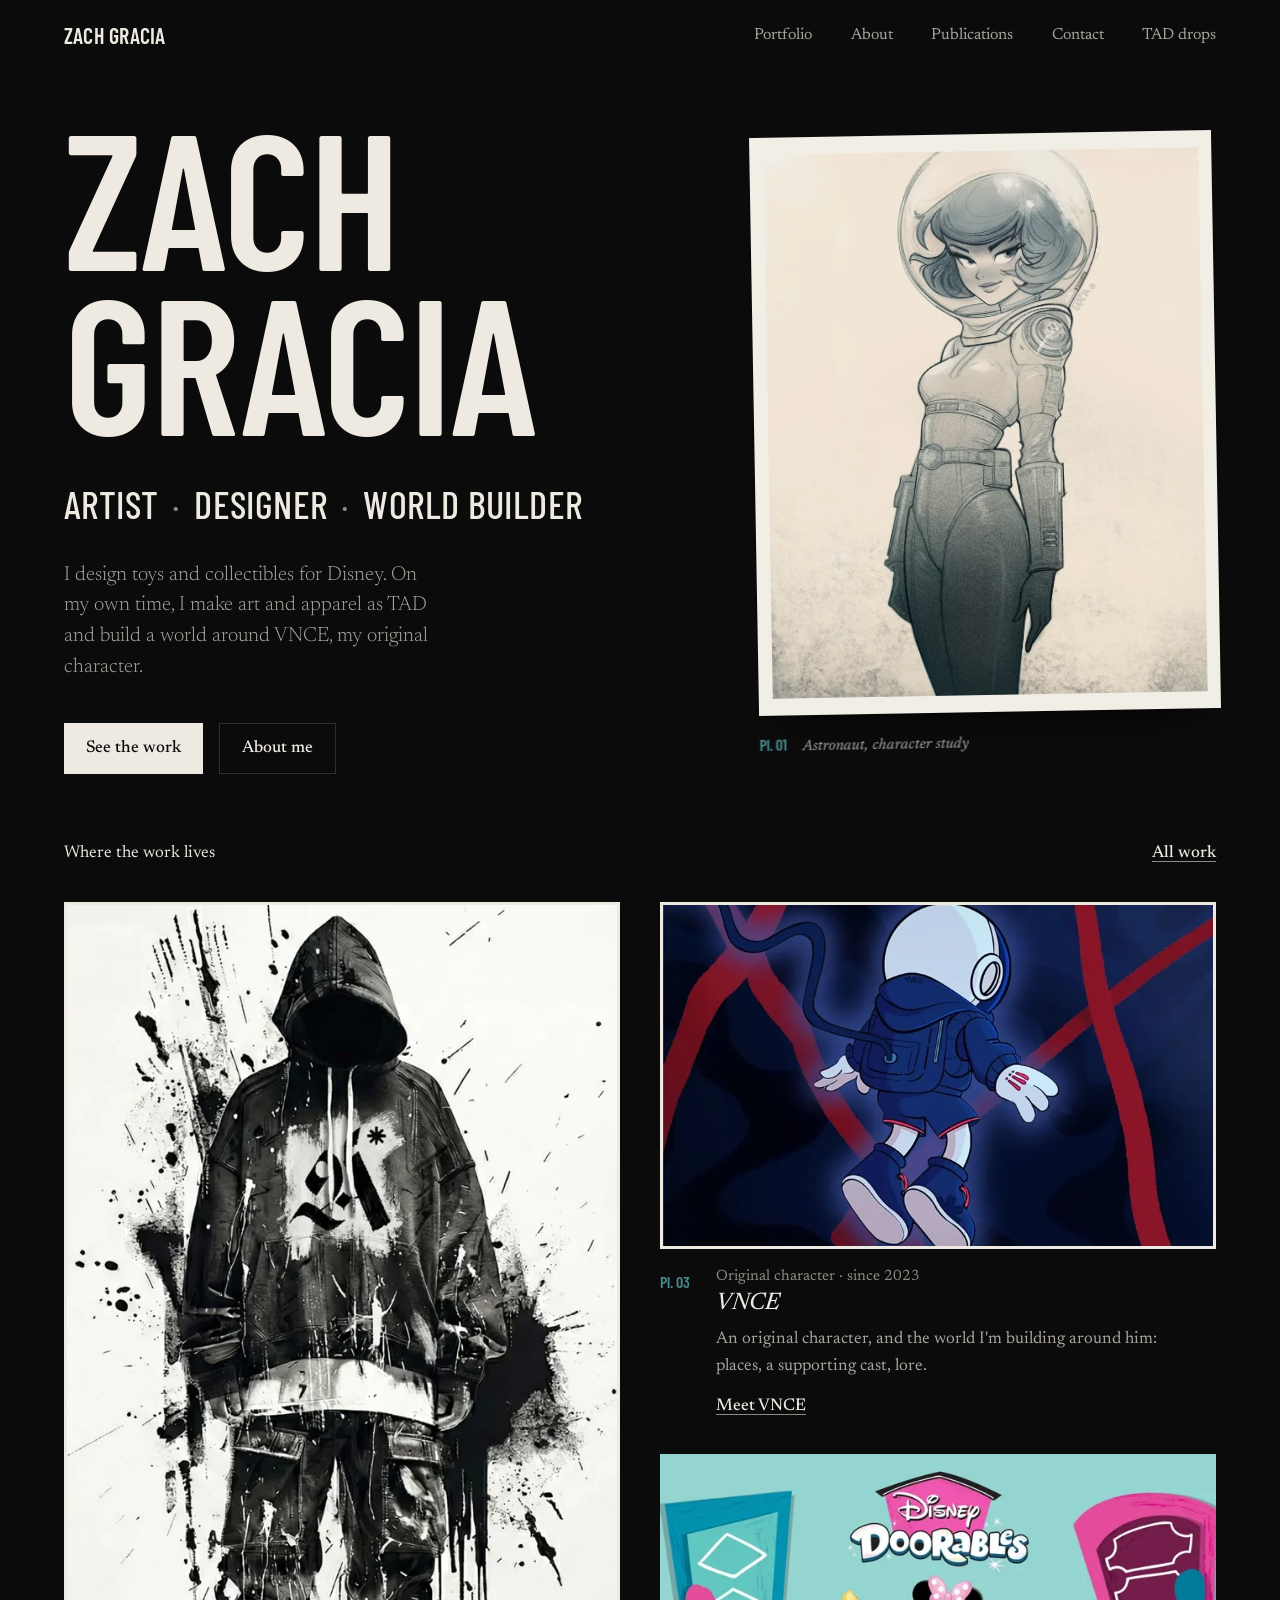
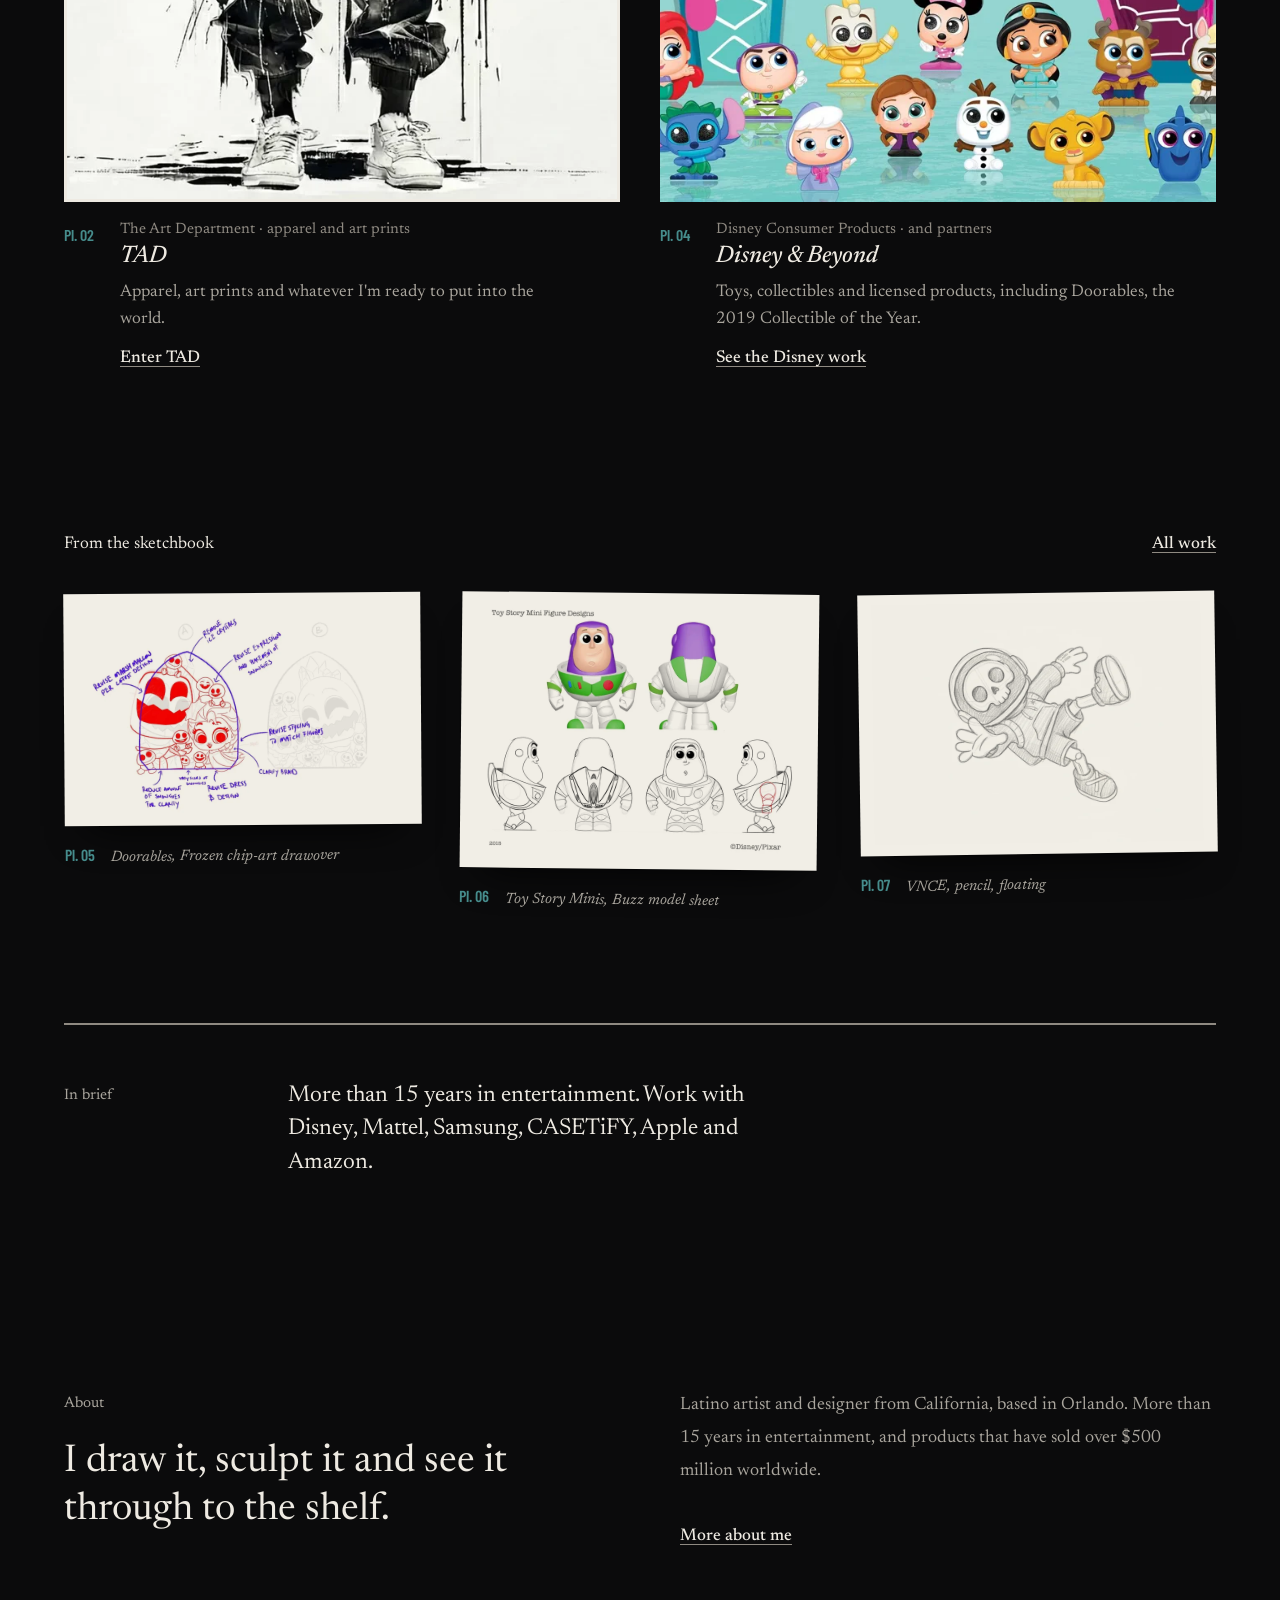
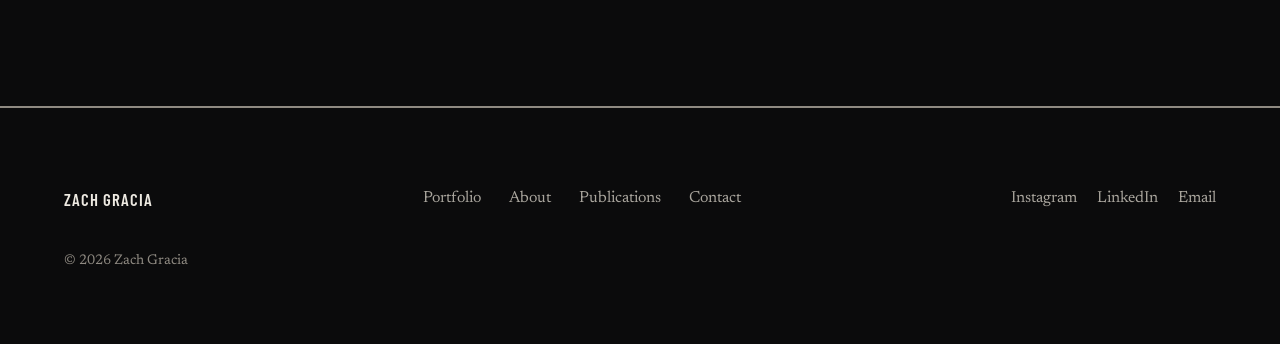
==== index.html @ fa84ffd8 "Preview: link-preview image and tags on every page; 800px image variants Co-Authored-By: Claude Opus" ====
<!DOCTYPE html>
<html lang="en">
<head>
  <meta charset="UTF-8">
  <meta name="viewport" content="width=device-width, initial-scale=1.0">
  <title>Zach Gracia — Artist, Designer, World Builder</title>
  <meta name="description" content="Zach Gracia is an artist, designer and world builder: creator of TAD and VNCE, and a creative leader in Disney consumer products.">
  <meta property="og:type" content="website">
  <meta property="og:title" content="Zach Gracia — Artist, Designer, World Builder">
  <meta property="og:description" content="Zach Gracia is an artist, designer and world builder: creator of TAD and VNCE, and a creative leader in Disney consumer products.">
  <meta property="og:image" content="images/og/og-home.jpg">
  <meta name="twitter:card" content="summary_large_image">
  <link rel="icon" href="favicon.svg" type="image/svg+xml">
  <link rel="stylesheet" href="css/styles.css">
  <link rel="stylesheet" href="css/catalogue.css">
</head>
<body>

  <a class="skip-link" href="#main">Skip to content</a>

  <nav class="nav" id="nav">
    <div class="nav-inner">
      <a href="index.html" class="nav-logo">Zach Gracia</a>
      <div class="nav-links">
        <a href="portfolio.html" class="nav-link">Portfolio</a>
        <a href="about.html" class="nav-link">About</a>
        <a href="publications.html" class="nav-link">Publications</a>
        <a href="contact.html" class="nav-link">Contact</a>
        <a href="cart.html" class="nav-cart">TAD drops</a>
      </div>
      <button class="nav-hamburger" aria-label="Open menu" aria-expanded="false" aria-controls="mobile-menu">
        <span></span><span></span><span></span>
      </button>
    </div>
  </nav>

  <div class="nav-mobile-overlay" id="mobile-menu">
    <a href="portfolio.html" class="nav-mobile-link">Portfolio</a>
    <a href="about.html" class="nav-mobile-link">About</a>
    <a href="publications.html" class="nav-mobile-link">Publications</a>
    <a href="contact.html" class="nav-mobile-link">Contact</a>
    <a href="cart.html" class="nav-mobile-link">Shop</a>
  </div>

  <main id="main">

  <!-- HERO -->
  <section class="hero">
    <div class="hero-bg-text" aria-hidden="true">ZG</div>
    <div class="hero-accent-line" aria-hidden="true"></div>
    <div class="hero-content">
      <div class="hero-text">
        <h1 class="hero-title">ZACH<br>GRACIA</h1>
      <div class="hero-roles">
        <span class="hero-role">Artist</span>
        <span class="hero-role-sep" aria-hidden="true">·</span>
        <span class="hero-role">Designer</span>
        <span class="hero-role-sep" aria-hidden="true">·</span>
        <span class="hero-role">World Builder</span>
      </div>
      <p class="hero-statement">
        I design toys and collectibles for Disney. On my own time, I make art and apparel as TAD and build a world around VNCE, my original character.
      </p>
      <div class="hero-actions">
        <a href="portfolio.html" class="btn-primary">See the work</a>
        <a href="about.html" class="btn-secondary">About me</a>
      </div>
      </div>
      <figure class="hero-plate">
        <div class="ph has-img mount-paper">
          <img src="images/work/female-astronaut-character-bubble-helmet-1118.webp" srcset="images/work/female-astronaut-character-bubble-helmet-1118-800w.webp 800w, images/work/female-astronaut-character-bubble-helmet-1118.webp 1118w" sizes="(max-width: 768px) 100vw, 50vw" alt="Painted character study of a woman astronaut in a bubble helmet" width="1118" height="1600" loading="eager" fetchpriority="high">
          <span class="ph-label">Astronaut, character study</span>
        </div>
      </figure>
    </div>
    <div class="hero-scroll" aria-hidden="true">
      <div class="hero-scroll-line"></div>
      <span class="hero-scroll-label">Scroll</span>
    </div>
  </section>

  <!-- FEATURED WORK -->
  <section class="featured-work">
    <div class="featured-work-header">
      <span class="label">Where the work lives</span>
      <a href="portfolio.html" class="btn-ghost">All work</a>
    </div>
    <div class="featured-work-grid">

      <a href="projects/tad.html" class="featured-card">
        <div class="featured-card-image">
          <div class="ph ph-3-4 has-img mount-keyline">
            <img src="images/work/tad-jpg-1000.webp" srcset="images/work/tad-jpg-1000-800w.webp 800w, images/work/tad-jpg-1000.webp 1000w" sizes="(max-width: 768px) 100vw, 50vw" alt="TAD brand image: a hooded figure in ink splatter" width="1000" height="1333" loading="lazy">
            <span class="ph-label">TAD, brand image</span>
          </div>
        </div>
        <div class="featured-card-overlay"></div>
        <div class="featured-card-content">
          <p class="featured-card-brand">The Art Department · apparel and art prints</p>
          <h2 class="featured-card-title">TAD</h2>
          <p class="featured-card-desc">Apparel, art prints and whatever I'm ready to put into the world.</p>
          <span class="featured-card-cta">Enter TAD</span>
        </div>
      </a>

      <a href="projects/vnce.html" class="featured-card">
        <div class="featured-card-image">
          <div class="ph ph-16-9 has-img mount-keyline">
            <img src="images/work/vnce-jpg-1000.webp" srcset="images/work/vnce-jpg-1000-800w.webp 800w, images/work/vnce-jpg-1000.webp 1000w" sizes="(max-width: 768px) 100vw, 50vw" alt="VNCE, the original character" width="1000" height="1333" loading="lazy">
            <span class="ph-label">VNCE</span>
          </div>
        </div>
        <div class="featured-card-overlay"></div>
        <div class="featured-card-content">
          <p class="featured-card-brand">Original character · since 2023</p>
          <h2 class="featured-card-title">VNCE</h2>
          <p class="featured-card-desc">An original character, and the world I'm building around him: places, a supporting cast, lore.</p>
          <span class="featured-card-cta">Meet VNCE</span>
        </div>
      </a>

      <a href="projects/disney.html" class="featured-card">
        <div class="featured-card-image">
          <div class="ph ph-16-9 has-img mount-bare">
            <img src="images/work/disney-doorables-lineup-front-signature-doors-1600.webp" srcset="images/work/disney-doorables-lineup-front-signature-doors-1600-800w.webp 800w, images/work/disney-doorables-lineup-front-signature-doors-1600.webp 1600w" sizes="(max-width: 768px) 100vw, 50vw" alt="Disney Doorables figures lined up in front of their signature doors" width="1600" height="856" loading="lazy">
            <span class="ph-label">Doorables</span>
          </div>
        </div>
        <div class="featured-card-overlay"></div>
        <div class="featured-card-content">
          <p class="featured-card-brand">Disney Consumer Products · and partners</p>
          <h2 class="featured-card-title">Disney & Beyond</h2>
          <p class="featured-card-desc">Toys, collectibles and licensed products, including Doorables, the 2019 Collectible of the Year.</p>
          <span class="featured-card-cta">See the Disney work</span>
        </div>
      </a>

    </div>
  </section>

  <!-- FROM THE SKETCHBOOK -->
  <section class="sketchbook">
    <div class="featured-work-header">
      <span class="label">From the sketchbook</span>
      <a href="portfolio.html" class="btn-ghost">All work</a>
    </div>
    <div class="sketchbook-row">
      <a href="projects/disney.html#doorables" class="sketch-link">
        <div class="ph has-img mount-paper" style="aspect-ratio: 1600 / 1039; --r: 1600 / 1039"><img src="images/work/doorables-frozen-chip-art-drawover-red-blue-1600.webp" srcset="images/work/doorables-frozen-chip-art-drawover-red-blue-1600-800w.webp 800w, images/work/doorables-frozen-chip-art-drawover-red-blue-1600.webp 1600w" sizes="(max-width: 768px) 100vw, 50vw" alt="Frozen Doorables chip art with red and blue revision drawovers" width="1600" height="1039" loading="lazy"><span class="ph-label">Doorables, Frozen chip-art drawover</span></div>
      </a>
      <a href="projects/disney.html#toy-story-minis" class="sketch-link">
        <div class="ph has-img mount-paper" style="aspect-ratio: 1600 / 1236; --r: 1600 / 1236"><img src="images/work/toy-story-minis-buzz-lightyear-model-sheet-1600.webp" srcset="images/work/toy-story-minis-buzz-lightyear-model-sheet-1600-800w.webp 800w, images/work/toy-story-minis-buzz-lightyear-model-sheet-1600.webp 1600w" sizes="(max-width: 768px) 100vw, 50vw" alt="Toy Story Minis Buzz Lightyear model sheet" width="1600" height="1236" loading="lazy"><span class="ph-label">Toy Story Minis, Buzz model sheet</span></div>
      </a>
      <a href="projects/vnce.html" class="sketch-link">
        <div class="ph has-img mount-paper" style="aspect-ratio: 1184 / 864; --r: 1184 / 864"><img src="images/work/vnce-pencil-floating.webp" srcset="images/work/vnce-pencil-floating-800w.webp 800w, images/work/vnce-pencil-floating.webp 1184w" sizes="(max-width: 768px) 100vw, 50vw" alt="Pencil drawing of VNCE floating" width="1184" height="864" loading="lazy"><span class="ph-label">VNCE, pencil, floating</span></div>
      </a>
    </div>
  </section>

  <!-- INDEX -->
  <dl class="index-line">
    <dt>In brief</dt>
    <dd>More than 15 years in entertainment. Work with Disney, Mattel, Samsung, CASETiFY, Apple and Amazon.</dd>
  </dl>

  <!-- ABOUT TEASER -->
  <section class="about-teaser">
    <div class="about-teaser-inner">
      <div>
        <span class="label">About</span>
        <h2 class="about-teaser-quote">
          I draw it, sculpt it and see it through to the shelf.
        </h2>
      </div>
      <div>
        <p class="about-teaser-body">
          Latino artist and designer from California, based in Orlando. More than 15 years in entertainment, and products that have sold over $500 million worldwide.
        </p>
        <a href="about.html" class="btn-ghost">More about me</a>
      </div>
    </div>
  </section>

  </main>

  <!-- FOOTER -->
  <footer class="footer">
    <div class="footer-inner">
      <a href="index.html" class="footer-logo">Zach Gracia</a>
      <nav class="footer-links">
        <a href="portfolio.html" class="footer-link">Portfolio</a>
        <a href="about.html" class="footer-link">About</a>
        <a href="publications.html" class="footer-link">Publications</a>
        <a href="contact.html" class="footer-link">Contact</a>
      </nav>
      <div class="footer-social">
        <a href="https://www.instagram.com/zach_gracia/" class="footer-link" target="_blank" rel="noopener">Instagram<span class="visually-hidden"> (opens in a new tab)</span></a>
        <a href="https://www.linkedin.com/in/zacharygracia" class="footer-link" target="_blank" rel="noopener">LinkedIn<span class="visually-hidden"> (opens in a new tab)</span></a>
        <a href="mailto:gracia.zachary@gmail.com" class="footer-link">Email</a>
      </div>
    </div>
    <p class="footer-copy">© 2026 Zach Gracia</p>
  </footer>

  <script src="js/main.js"></script>
</body>
</html>
---- css/styles.css ----
@import url('https://fonts.googleapis.com/css2?family=Barlow+Condensed:wght@400;600;700;800;900&family=Inter:wght@300;400;500&family=Space+Grotesk:wght@400;500;600&display=swap');

/* ========================
   DESIGN TOKENS
   ======================== */
:root {
  --bg: #080808;
  --bg-surface: #111111;
  --bg-elevated: #1a1a1a;

  --text-primary: #f0f0f0;
  --text-secondary: #888888;
  --text-muted: #828282;   /* was #444444 (1.8–2.1:1). Now ≥4.5:1 on bg, surface and elevated */

  --accent: #468C8C;
  --accent-light: #52a5a5;
  --accent-dim: rgba(70, 140, 140, 0.12);
  --accent-border: rgba(70, 140, 140, 0.28);

  --border: rgba(255, 255, 255, 0.07);
  --border-light: rgba(255, 255, 255, 0.13);
  --border-control: #666666; /* form field edges: ≥3:1 against bg and surface (WCAG 1.4.11) */

  --font-display: 'Barlow Condensed', sans-serif;
  --font-ui: 'Space Grotesk', sans-serif;
  --font-body: 'Inter', sans-serif;

  --nav-height: 72px;
  --transition-fast: 0.15s ease;
  --transition: 0.3s cubic-bezier(0.4, 0, 0.2, 1);
  --transition-slow: 0.6s cubic-bezier(0.4, 0, 0.2, 1);

  --gutter: clamp(20px, 5vw, 80px);
  --max-width: 1400px;
}

/* ========================
   RESET
   ======================== */
*, *::before, *::after { box-sizing: border-box; margin: 0; padding: 0; }
html { scroll-behavior: smooth; }
body {
  background-color: var(--bg);
  color: var(--text-primary);
  font-family: var(--font-body);
  font-weight: 300;
  line-height: 1.6;
  overflow-x: hidden;
  -webkit-font-smoothing: antialiased;
  -moz-osx-font-smoothing: grayscale;
}

/* Subtle grain overlay */
body::after {
  content: '';
  position: fixed;
  inset: 0;
  opacity: 0.028;
  pointer-events: none;
  z-index: 9998;
  background-image: url("data:image/svg+xml,%3Csvg xmlns='http://www.w3.org/2000/svg' width='300' height='300'%3E%3Cfilter id='n'%3E%3CfeTurbulence type='fractalNoise' baseFrequency='0.75' numOctaves='4' stitchTiles='stitch'/%3E%3C/filter%3E%3Crect width='300' height='300' filter='url(%23n)'/%3E%3C/svg%3E");
}

img { display: block; max-width: 100%; height: auto; }
a { color: inherit; text-decoration: none; }
ul { list-style: none; }
button { cursor: pointer; border: none; background: none; font: inherit; color: inherit; }

/* ========================
   ACCESSIBILITY
   ======================== */
:focus-visible {
  outline: 2px solid var(--accent);
  outline-offset: 3px;
}
.visually-hidden {
  position: absolute !important;
  width: 1px; height: 1px;
  padding: 0; margin: -1px;
  overflow: hidden;
  clip: rect(0 0 0 0);
  white-space: nowrap;
  border: 0;
}
.skip-link {
  position: fixed;
  top: 12px; left: 12px;
  z-index: 10000;
  padding: 10px 16px;
  background: var(--text-primary);
  color: var(--bg);
  font-family: var(--font-ui);
  font-size: 0.78rem;
  font-weight: 600;
  transform: translateY(-200%);
}
.skip-link:focus { transform: none; }
::placeholder { color: var(--text-secondary); opacity: 1; }

@media (prefers-reduced-motion: reduce) {
  *, *::before, *::after {
    animation-duration: 0.01ms !important;
    animation-iteration-count: 1 !important;
    transition-duration: 0.01ms !important;
    scroll-behavior: auto !important;
  }
}

/* ========================
   TYPOGRAPHY
   ======================== */
.label {
  font-family: var(--font-ui);
  font-size: 0.68rem;
  font-weight: 500;
  letter-spacing: 0.18em;
  text-transform: uppercase;
  color: var(--accent);
}

/* ========================
   LAYOUT
   ======================== */
.container {
  width: 100%;
  max-width: var(--max-width);
  margin: 0 auto;
  padding: 0 var(--gutter);
}

/* ========================
   NAVIGATION
   ======================== */
.nav {
  position: fixed;
  top: 0;
  left: 0;
  right: 0;
  height: var(--nav-height);
  z-index: 100;
  transition: background var(--transition), border-color var(--transition);
}

.nav.scrolled {
  background: rgba(8, 8, 8, 0.96);
  backdrop-filter: blur(20px);
  -webkit-backdrop-filter: blur(20px);
  border-bottom: 1px solid var(--border);
}

.nav-inner {
  display: flex;
  align-items: center;
  justify-content: space-between;
  height: 100%;
  padding: 0 var(--gutter);
  max-width: var(--max-width);
  margin: 0 auto;
}

.nav-logo {
  font-family: var(--font-display);
  font-weight: 900;
  font-size: 1.2rem;
  letter-spacing: 0.06em;
  text-transform: uppercase;
  color: var(--accent);
  transition: opacity var(--transition-fast);
}
.nav-logo:hover { opacity: 0.75; }

.nav-links {
  display: flex;
  align-items: center;
  gap: clamp(20px, 3vw, 44px);
}

.nav-link {
  font-family: var(--font-ui);
  font-size: 0.75rem;
  font-weight: 500;
  letter-spacing: 0.1em;
  text-transform: uppercase;
  color: var(--text-secondary);
  transition: color var(--transition-fast);
  position: relative;
  padding-bottom: 2px;
}
.nav-link::after {
  content: '';
  position: absolute;
  bottom: -3px;
  left: 0; right: 0;
  height: 1px;
  background: var(--accent);
  transform: scaleX(0);
  transform-origin: left;
  transition: transform var(--transition);
}
.nav-link:hover, .nav-link.active { color: var(--text-primary); }
.nav-link:hover::after, .nav-link.active::after { transform: scaleX(1); }

.nav-cart {
  font-family: var(--font-ui);
  font-size: 0.72rem;
  font-weight: 600;
  letter-spacing: 0.1em;
  text-transform: uppercase;
  color: var(--accent);
  border: 1px solid var(--accent-border);
  padding: 7px 16px;
  transition: all var(--transition-fast);
}
.nav-cart:hover { background: var(--accent-dim); color: var(--accent-light); }

.nav-hamburger {
  display: none;
  flex-direction: column;
  gap: 5px;
  padding: 6px;
  background: none;
}
.nav-hamburger span {
  display: block;
  width: 22px;
  height: 1px;
  background: var(--text-primary);
  transition: all var(--transition);
}
.nav-hamburger.open span:nth-child(1) { transform: translateY(6px) rotate(45deg); }
.nav-hamburger.open span:nth-child(2) { opacity: 0; }
.nav-hamburger.open span:nth-child(3) { transform: translateY(-6px) rotate(-45deg); }

/* Mobile overlay */
.nav-mobile-overlay {
  position: fixed;
  inset: 0;
  background: var(--bg);
  z-index: 99;
  display: flex;
  flex-direction: column;
  align-items: center;
  justify-content: center;
  gap: 16px;
  opacity: 0;
  visibility: hidden;
  pointer-events: none;
  transition: opacity var(--transition), visibility 0s linear 0.3s;
}
.nav-mobile-overlay.open { opacity: 1; visibility: visible; pointer-events: all; transition: opacity var(--transition); }
.nav-mobile-link {
  font-family: var(--font-display);
  font-weight: 800;
  font-size: clamp(40px, 9vw, 72px);
  text-transform: uppercase;
  color: var(--text-secondary);
  transition: color var(--transition-fast);
  line-height: 1.1;
}
.nav-mobile-link:hover { color: var(--accent); }

/* ========================
   BUTTONS
   ======================== */
.btn-primary {
  display: inline-flex;
  align-items: center;
  gap: 8px;
  padding: 14px 28px;
  background: var(--accent);
  color: #080808;
  font-family: var(--font-ui);
  font-size: 0.78rem;
  font-weight: 600;
  letter-spacing: 0.1em;
  text-transform: uppercase;
  transition: all var(--transition);
}
.btn-primary:hover { background: var(--accent-light); transform: translateY(-1px); }

.btn-secondary {
  display: inline-flex;
  align-items: center;
  gap: 8px;
  padding: 13px 28px;
  border: 1px solid var(--border-light);
  color: var(--text-secondary);
  font-family: var(--font-ui);
  font-size: 0.78rem;
  font-weight: 500;
  letter-spacing: 0.1em;
  text-transform: uppercase;
  transition: all var(--transition);
}
.btn-secondary:hover { border-color: var(--accent-border); color: var(--accent); }

.btn-ghost {
  display: inline-flex;
  align-items: center;
  gap: 8px;
  color: var(--accent);
  font-family: var(--font-ui);
  font-size: 0.78rem;
  font-weight: 500;
  letter-spacing: 0.1em;
  text-transform: uppercase;
  transition: gap var(--transition-fast);
}
.btn-ghost:hover { gap: 14px; }

/* ========================
   PLACEHOLDER IMAGES
   ======================== */
.ph {
  width: 100%;
  background: var(--bg-elevated);
  border: 1px solid var(--border);
  position: relative;
  display: flex;
  align-items: center;
  justify-content: center;
  overflow: hidden;
}
.ph::before {
  content: '';
  position: absolute;
  inset: 0;
  background-image:
    linear-gradient(var(--border) 1px, transparent 1px),
    linear-gradient(90deg, var(--border) 1px, transparent 1px);
  background-size: 36px 36px;
}
.ph-label {
  position: relative;
  z-index: 1;
  font-family: var(--font-ui);
  font-size: 0.65rem;
  font-weight: 500;
  letter-spacing: 0.14em;
  text-transform: uppercase;
  color: var(--text-muted);
  text-align: center;
  padding: 20px;
}
.ph-label::before { content: '[ ' / ''; }
.ph-label::after  { content: ' ]' / ''; }

.ph-16-9  { aspect-ratio: 16/9; }
.ph-4-3   { aspect-ratio: 4/3; }
.ph-3-4   { aspect-ratio: 3/4; }
.ph-1-1   { aspect-ratio: 1/1; }
.ph-21-9  { aspect-ratio: 21/9; }
.ph-2-3   { aspect-ratio: 2/3; }

/* ========================
   HERO
   ======================== */
.hero {
  min-height: 100vh;
  display: flex;
  flex-direction: column;
  justify-content: flex-end;
  padding: var(--gutter);
  padding-top: calc(var(--nav-height) + 40px);
  position: relative;
  overflow: hidden;
}

.hero-bg-text {
  position: absolute;
  top: 50%;
  left: 50%;
  transform: translate(-50%, -46%);
  font-family: var(--font-display);
  font-weight: 900;
  font-size: clamp(120px, 30vw, 400px);
  line-height: 1;
  text-transform: uppercase;
  color: rgba(255, 255, 255, 0.018);
  letter-spacing: -0.02em;
  white-space: nowrap;
  pointer-events: none;
  user-select: none;
}

.hero-accent-line {
  position: absolute;
  top: 0;
  left: var(--gutter);
  width: 1px;
  height: 100%;
  background: linear-gradient(to bottom, transparent, var(--accent-border) 40%, transparent);
  pointer-events: none;
}

.hero-content {
  position: relative;
  z-index: 1;
  max-width: var(--max-width);
  margin: 0 auto;
  width: 100%;
  padding-bottom: clamp(60px, 10vh, 100px);
}

.hero-eyebrow {
  font-family: var(--font-ui);
  font-size: 0.68rem;
  font-weight: 500;
  letter-spacing: 0.2em;
  text-transform: uppercase;
  color: var(--accent);
  margin-bottom: 20px;
  opacity: 0;
  animation: fadeUp 0.8s ease forwards;
  animation-delay: 0.1s;
}

.hero-title {
  font-family: var(--font-display);
  font-weight: 900;
  font-size: clamp(88px, 19vw, 230px);
  line-height: 0.88;
  letter-spacing: -0.02em;
  text-transform: uppercase;
  color: var(--text-primary);
  margin-bottom: 32px;
  opacity: 0;
  animation: fadeUp 0.8s ease forwards;
  animation-delay: 0.2s;
}

.hero-divider {
  height: 1px;
  width: 0;
  background: var(--accent);
  margin-bottom: 28px;
  animation: expandLine 0.8s ease forwards;
  animation-delay: 0.38s;
}

.hero-roles {
  display: flex;
  align-items: center;
  gap: 14px;
  margin-bottom: 24px;
  flex-wrap: wrap;
  opacity: 0;
  animation: fadeUp 0.8s ease forwards;
  animation-delay: 0.35s;
}
.hero-role {
  font-family: var(--font-ui);
  font-size: clamp(11px, 1.1vw, 14px);
  font-weight: 500;
  letter-spacing: 0.1em;
  text-transform: uppercase;
  color: var(--text-secondary);
}
.hero-role-sep { color: var(--accent); opacity: 0.4; font-size: 0.8rem; }

.hero-statement {
  max-width: 500px;
  font-size: clamp(14px, 1.2vw, 17px);
  font-weight: 300;
  line-height: 1.75;
  color: var(--text-secondary);
  margin-bottom: 44px;
  opacity: 0;
  animation: fadeUp 0.8s ease forwards;
  animation-delay: 0.45s;
}

.hero-actions {
  display: flex;
  align-items: center;
  gap: 16px;
  flex-wrap: wrap;
  opacity: 0;
  animation: fadeUp 0.8s ease forwards;
  animation-delay: 0.55s;
}

.hero-scroll {
  position: absolute;
  bottom: 40px;
  right: var(--gutter);
  display: flex;
  flex-direction: column;
  align-items: center;
  gap: 10px;
  opacity: 0;
  animation: fadeIn 1s ease forwards;
  animation-delay: 1.2s;
}
.hero-scroll-line {
  width: 1px;
  height: 56px;
  background: linear-gradient(to bottom, transparent, var(--accent));
}
.hero-scroll-label {
  font-family: var(--font-ui);
  font-size: 0.58rem;
  letter-spacing: 0.22em;
  text-transform: uppercase;
  color: var(--text-muted);
  writing-mode: vertical-rl;
}

/* ========================
   FEATURED WORK
   ======================== */
.featured-work {
  padding: 0 0 clamp(80px, 12vw, 160px) 0;
}
.featured-work-header {
  padding: 0 var(--gutter) 48px;
  max-width: var(--max-width);
  margin: 0 auto;
  display: flex;
  align-items: center;
  justify-content: space-between;
}
.featured-work-grid {
  display: grid;
  grid-template-columns: 1fr 1fr;
  grid-template-rows: auto auto;
  gap: 3px;
  padding: 0 var(--gutter);
  max-width: var(--max-width);
  margin: 0 auto;
}
.featured-card {
  position: relative;
  overflow: hidden;
  background: var(--bg-surface);
  cursor: pointer;
  display: block;
}
.featured-card:first-child { grid-row: span 2; }
/* image, overlay and text share one grid cell, so the card grows if the text needs more room (WCAG 1.4.12) */
.featured-card { display: grid; }
.featured-card > * { grid-area: 1 / 1; }
.featured-card-content { align-self: end; }
.featured-card-image, .featured-card-image .ph { height: 100%; }

.featured-card-image {
  width: 100%;
  overflow: hidden;
  position: relative;
}
.featured-card:first-child .featured-card-image { height: 100%; }
.featured-card:first-child .featured-card-image .ph { height: 100%; aspect-ratio: unset; min-height: 480px; }
.featured-card:not(:first-child) .ph { aspect-ratio: 16/9; }

.featured-card-image .ph {
  transition: transform var(--transition-slow);
}
.featured-card:hover .featured-card-image .ph { transform: scale(1.04); }

.featured-card-overlay {
  position: absolute;
  inset: 0;
  background: linear-gradient(to top, rgba(8,8,8,0.92) 0%, rgba(8,8,8,0.2) 50%, transparent 100%);
  transition: opacity var(--transition);
}
.featured-card:hover .featured-card-overlay { opacity: 0.85; }

.featured-card-content {
  position: relative;
  padding: 32px;
  transform: translateY(6px);
  transition: transform var(--transition);
}
.featured-card:hover .featured-card-content { transform: translateY(0); }

.featured-card-brand {
  font-family: var(--font-ui);
  font-size: 0.62rem;
  font-weight: 600;
  letter-spacing: 0.2em;
  text-transform: uppercase;
  color: var(--accent);
  margin-bottom: 8px;
}
.featured-card-title {
  font-family: var(--font-display);
  font-weight: 800;
  font-size: clamp(28px, 3.5vw, 48px);
  text-transform: uppercase;
  line-height: 1;
  margin-bottom: 12px;
}
.featured-card-desc {
  font-size: 0.82rem;
  color: var(--text-secondary);
  margin-bottom: 20px;
  line-height: 1.6;
  max-width: 340px;
  opacity: 0;
  transform: translateY(6px);
  transition: all var(--transition);
}
.featured-card:hover .featured-card-desc,
.featured-card:focus-visible .featured-card-desc { opacity: 1; transform: translateY(0); }
.featured-card-cta {
  font-family: var(--font-ui);
  font-size: 0.72rem;
  font-weight: 500;
  letter-spacing: 0.1em;
  text-transform: uppercase;
  color: var(--accent);
  display: flex;
  align-items: center;
  gap: 8px;
  transition: gap var(--transition-fast);
}
.featured-card:hover .featured-card-cta { gap: 14px; }

/* ========================
   STATS
   ======================== */
.stats {
  padding: clamp(48px, 7vw, 88px) var(--gutter);
  border-top: 1px solid var(--border);
  border-bottom: 1px solid var(--border);
}
.stats-inner {
  max-width: var(--max-width);
  margin: 0 auto;
  display: grid;
  grid-template-columns: repeat(4, 1fr);
  gap: 40px;
}
.stat-item { text-align: center; }
.stat-value {
  font-family: var(--font-display);
  font-weight: 900;
  font-size: clamp(36px, 5vw, 64px);
  line-height: 1;
  color: var(--text-primary);
  margin-bottom: 8px;
}
.stat-value span { color: var(--accent); }
.stat-label {
  font-family: var(--font-ui);
  font-size: 0.68rem;
  font-weight: 500;
  letter-spacing: 0.12em;
  text-transform: uppercase;
  color: var(--text-muted);
}

/* ========================
   ABOUT TEASER
   ======================== */
.about-teaser {
  padding: clamp(80px, 12vw, 160px) var(--gutter);
}
.about-teaser-inner {
  max-width: var(--max-width);
  margin: 0 auto;
  display: grid;
  grid-template-columns: 1fr 1fr;
  gap: 80px;
  align-items: center;
}
.about-teaser-quote {
  font-family: var(--font-display);
  font-weight: 700;
  font-size: clamp(28px, 4vw, 52px);
  line-height: 1.15;
  text-transform: uppercase;
  color: var(--text-primary);
  margin-top: 20px;
}
.about-teaser-quote em { font-style: normal; color: var(--accent); }
.about-teaser-body {
  font-size: clamp(14px, 1.2vw, 16px);
  line-height: 1.85;
  color: var(--text-secondary);
  margin-bottom: 32px;
}

/* ========================
   FOOTER
   ======================== */
.footer {
  padding: clamp(40px, 6vw, 72px) var(--gutter);
  border-top: 1px solid var(--border);
}
.footer-inner {
  max-width: var(--max-width);
  margin: 0 auto;
  display: flex;
  align-items: center;
  justify-content: space-between;
  flex-wrap: wrap;
  gap: 20px;
  margin-bottom: 32px;
}
.footer-logo {
  font-family: var(--font-display);
  font-weight: 900;
  font-size: 1.05rem;
  letter-spacing: 0.06em;
  text-transform: uppercase;
  color: var(--accent);
}
.footer-links { display: flex; gap: 28px; flex-wrap: wrap; }
.footer-link {
  font-family: var(--font-ui);
  font-size: 0.72rem;
  letter-spacing: 0.1em;
  text-transform: uppercase;
  color: var(--text-muted);
  transition: color var(--transition-fast);
}
.footer-link:hover { color: var(--text-secondary); }
.footer-social { display: flex; gap: 20px; }
.footer-social a {
  font-family: var(--font-ui);
  font-size: 0.72rem;
  letter-spacing: 0.1em;
  text-transform: uppercase;
  color: var(--text-muted);
  transition: color var(--transition-fast);
}
.footer-social a:hover { color: var(--accent); }
.footer-copy {
  font-size: 0.7rem;
  color: var(--text-muted);
  max-width: var(--max-width);
  margin: 0 auto;
}

/* ========================
   PORTFOLIO PAGE
   ======================== */
.page-header {
  padding: calc(var(--nav-height) + 72px) var(--gutter) 56px;
}
.page-header-inner {
  max-width: var(--max-width);
  margin: 0 auto;
}
.page-header-title {
  font-family: var(--font-display);
  font-weight: 900;
  font-size: clamp(72px, 15vw, 180px);
  line-height: 0.88;
  text-transform: uppercase;
  color: var(--text-primary);
  margin-bottom: 40px;
}

.filter-tabs {
  display: flex;
  gap: 0;
  border: 1px solid var(--border);
  width: fit-content;
}
.filter-tab {
  padding: 10px 24px;
  font-family: var(--font-ui);
  font-size: 0.7rem;
  font-weight: 500;
  letter-spacing: 0.12em;
  text-transform: uppercase;
  color: var(--text-muted);
  border-right: 1px solid var(--border);
  transition: all var(--transition-fast);
}
.filter-tab:last-child { border-right: none; }
.filter-tab.active, .filter-tab:hover { background: var(--accent-dim); color: var(--accent); }

.portfolio-grid {
  padding: 0 var(--gutter) clamp(80px, 12vw, 160px);
  max-width: var(--max-width);
  margin: 0 auto;
  display: grid;
  grid-template-columns: repeat(3, 1fr);
  gap: 3px;
}
.project-card {
  position: relative;
  overflow: hidden;
  background: var(--bg-surface);
  cursor: pointer;
  display: block;
  transition: opacity var(--transition-fast);
}
.project-card.hidden { display: none; }
.project-card.span-2 { grid-column: span 2; }

.project-card-image {
  width: 100%;
  overflow: hidden;
}
.project-card-image .ph { transition: transform var(--transition-slow); }
.project-card:hover .project-card-image .ph { transform: scale(1.04); }

.project-card-info {
  padding: 18px 22px;
  display: flex;
  align-items: center;
  justify-content: space-between;
  border-top: 1px solid var(--border);
}
.project-card-meta { flex: 1; }
.project-card-brand {
  font-family: var(--font-ui);
  font-size: 0.6rem;
  font-weight: 600;
  letter-spacing: 0.2em;
  text-transform: uppercase;
  color: var(--accent);
  margin-bottom: 4px;
}
.project-card-title {
  font-family: var(--font-ui);
  font-size: clamp(13px, 1.4vw, 17px);
  font-weight: 500;
  color: var(--text-primary);
}
.project-card-arrow {
  color: var(--accent);
  font-size: 1.1rem;
  opacity: 0;
  transition: all var(--transition);
}
.project-card:hover .project-card-arrow,
.project-card:focus-visible .project-card-arrow { opacity: 1; transform: translateX(4px); }

/* ========================
   PROJECT / CASE STUDY PAGES
   ======================== */
.project-hero {
  min-height: 82vh;
  display: flex;
  align-items: flex-end;
  padding: var(--gutter);
  padding-top: calc(var(--nav-height) + 40px);
  position: relative;
  overflow: hidden;
}
.project-hero-content {
  position: relative;
  z-index: 1;
  max-width: var(--max-width);
  margin: 0 auto;
  width: 100%;
  padding-bottom: 72px;
}
.project-hero-label {
  font-family: var(--font-ui);
  font-size: 0.68rem;
  font-weight: 600;
  letter-spacing: 0.2em;
  text-transform: uppercase;
  color: var(--accent);
  margin-bottom: 20px;
}
.project-hero-title {
  font-family: var(--font-display);
  font-weight: 900;
  font-size: clamp(72px, 15vw, 180px);
  line-height: 0.88;
  text-transform: uppercase;
  margin-bottom: 20px;
}
.project-hero-tagline {
  font-family: var(--font-display);
  font-weight: 600;
  font-size: clamp(18px, 2.5vw, 30px);
  letter-spacing: 0.04em;
  text-transform: uppercase;
  color: var(--text-secondary);
}

.project-intro {
  padding: clamp(56px, 7vw, 96px) var(--gutter);
  border-bottom: 1px solid var(--border);
}
.project-intro-inner {
  max-width: var(--max-width);
  margin: 0 auto;
  display: grid;
  grid-template-columns: 2fr 1fr;
  gap: 80px;
  align-items: start;
}
.project-intro-text {
  font-size: clamp(15px, 1.3vw, 18px);
  line-height: 1.85;
  color: var(--text-secondary);
}
.project-intro-text p { margin-bottom: 20px; }
.project-intro-text p:last-child { margin-bottom: 0; }

.project-meta { display: flex; flex-direction: column; gap: 24px; }
.project-meta-item {}
.project-meta-label {
  font-family: var(--font-ui);
  font-size: 0.62rem;
  font-weight: 600;
  letter-spacing: 0.18em;
  text-transform: uppercase;
  color: var(--accent);
  margin-bottom: 6px;
}
.project-meta-value {
  font-family: var(--font-ui);
  font-size: 0.85rem;
  color: var(--text-secondary);
}

.project-body {
  padding: clamp(56px, 7vw, 96px) var(--gutter);
}
.project-body-inner { max-width: var(--max-width); margin: 0 auto; }

.project-section { margin-bottom: clamp(72px, 10vw, 130px); }
.project-section-label {
  font-family: var(--font-ui);
  font-size: 0.65rem;
  font-weight: 600;
  letter-spacing: 0.2em;
  text-transform: uppercase;
  color: var(--accent);
  margin-bottom: 20px;
}
.project-section-title {
  font-family: var(--font-display);
  font-weight: 800;
  font-size: clamp(32px, 5vw, 64px);
  text-transform: uppercase;
  line-height: 1;
  margin-bottom: 32px;
}
.project-section-body {
  font-size: clamp(14px, 1.2vw, 16px);
  line-height: 1.85;
  color: var(--text-secondary);
  max-width: 680px;
  margin-bottom: 40px;
}

.gallery-full { width: 100%; margin-bottom: 3px; }
.gallery-2col { display: grid; grid-template-columns: 1fr 1fr; gap: 3px; margin-bottom: 3px; }
.gallery-3col { display: grid; grid-template-columns: repeat(3, 1fr); gap: 3px; }
.gallery-asymm { display: grid; grid-template-columns: 2fr 1fr; gap: 3px; }

/* ========================
   ABOUT PAGE
   ======================== */
.about-hero {
  padding: calc(var(--nav-height) + 72px) var(--gutter) 56px;
  border-bottom: 1px solid var(--border);
}
.about-hero-inner {
  max-width: var(--max-width);
  margin: 0 auto;
  display: grid;
  grid-template-columns: 1fr 1fr;
  gap: 80px;
  align-items: end;
}
.about-hero-title {
  font-family: var(--font-display);
  font-weight: 900;
  font-size: clamp(88px, 18vw, 200px);
  line-height: 0.86;
  text-transform: uppercase;
}
.about-hero-role {
  font-family: var(--font-display);
  font-weight: 600;
  font-size: clamp(20px, 2.5vw, 30px);
  text-transform: uppercase;
  color: var(--accent);
  margin-bottom: 20px;
}
.about-hero-intro {
  font-size: clamp(15px, 1.2vw, 17px);
  line-height: 1.85;
  color: var(--text-secondary);
}

.about-bio {
  padding: clamp(56px, 8vw, 100px) var(--gutter);
  border-bottom: 1px solid var(--border);
}
.about-bio-inner {
  max-width: var(--max-width);
  margin: 0 auto;
  display: grid;
  grid-template-columns: 1.2fr 1fr;
  gap: 80px;
}
.about-bio-text p {
  font-size: clamp(15px, 1.2vw, 17px);
  line-height: 1.9;
  color: var(--text-secondary);
  margin-bottom: 22px;
}
.about-bio-text p:last-child { margin-bottom: 0; }
.about-bio-text strong { color: var(--text-primary); font-weight: 400; }

.about-credentials { display: flex; flex-direction: column; gap: 36px; }
.credential-group-label {
  font-family: var(--font-ui);
  font-size: 0.62rem;
  font-weight: 600;
  letter-spacing: 0.2em;
  text-transform: uppercase;
  color: var(--accent);
  margin-bottom: 12px;
}
.credential-item {
  font-family: var(--font-ui);
  font-size: 0.82rem;
  color: var(--text-secondary);
  padding: 12px 0;
  border-bottom: 1px solid var(--border);
}
.credential-item strong {
  color: var(--text-primary);
  display: block;
  margin-bottom: 2px;
  font-weight: 500;
}

.achievements {
  padding: clamp(56px, 8vw, 100px) var(--gutter);
}
.achievements-inner { max-width: var(--max-width); margin: 0 auto; }
.achievements-title {
  font-family: var(--font-display);
  font-weight: 800;
  font-size: clamp(40px, 7vw, 96px);
  text-transform: uppercase;
  line-height: 1;
  margin-bottom: 56px;
}

.achievement-list { display: flex; flex-direction: column; }
.achievement-item {
  display: grid;
  grid-template-columns: 72px 1fr auto;
  gap: 28px;
  align-items: baseline;
  padding: 18px 0;
  border-bottom: 1px solid var(--border);
  transition: border-color var(--transition-fast);
}
.achievement-item:hover { border-color: var(--accent-border); }
.achievement-year {
  font-family: var(--font-display);
  font-weight: 700;
  font-size: 0.88rem;
  color: var(--accent);
  letter-spacing: 0.04em;
}
.achievement-title {
  font-family: var(--font-ui);
  font-size: 0.88rem;
  font-weight: 400;
  color: var(--text-primary);
}
.achievement-venue {
  font-family: var(--font-ui);
  font-size: 0.75rem;
  color: var(--text-muted);
  text-align: right;
  white-space: nowrap;
}

/* ========================
   CONTACT PAGE
   ======================== */
.contact-section {
  min-height: 100vh;
  display: flex;
  align-items: center;
  padding: calc(var(--nav-height) + 60px) var(--gutter) 80px;
}
.contact-inner {
  max-width: var(--max-width);
  margin: 0 auto;
  width: 100%;
  display: grid;
  grid-template-columns: 1fr 1fr;
  gap: 100px;
  align-items: start;
}
.contact-title {
  font-family: var(--font-display);
  font-weight: 900;
  font-size: clamp(72px, 13vw, 150px);
  line-height: 0.88;
  text-transform: uppercase;
  margin-bottom: 36px;
}
.contact-email {
  font-family: var(--font-display);
  font-weight: 700;
  font-size: clamp(16px, 2vw, 24px);
  text-transform: uppercase;
  color: var(--accent);
  letter-spacing: 0.03em;
  display: block;
  margin-bottom: 36px;
  transition: color var(--transition-fast);
}
.contact-email:hover { color: var(--accent-light); }
.contact-desc {
  font-size: clamp(14px, 1.2vw, 16px);
  line-height: 1.8;
  color: var(--text-secondary);
  margin-bottom: 40px;
}
.contact-social { display: flex; gap: 12px; flex-wrap: wrap; }
.contact-social-link {
  font-family: var(--font-ui);
  font-size: 0.72rem;
  font-weight: 500;
  letter-spacing: 0.12em;
  text-transform: uppercase;
  color: var(--text-muted);
  padding: 11px 20px;
  border: 1px solid var(--border);
  transition: all var(--transition-fast);
}
.contact-social-link:hover { border-color: var(--accent-border); color: var(--accent); }

.contact-form { display: flex; flex-direction: column; gap: 18px; }
.form-group { display: flex; flex-direction: column; gap: 8px; }
.form-label {
  font-family: var(--font-ui);
  font-size: 0.62rem;
  font-weight: 600;
  letter-spacing: 0.2em;
  text-transform: uppercase;
  color: var(--text-muted);
}
.form-input, .form-textarea {
  background: var(--bg-surface);
  border: 1px solid var(--border-control);
  color: var(--text-primary);
  font-family: var(--font-body);
  font-size: 0.88rem;
  font-weight: 300;
  padding: 13px 15px;
  transition: border-color var(--transition-fast);
  resize: none;
  width: 100%;
}
.form-input:focus, .form-textarea:focus { border-color: var(--accent); }
.form-textarea { height: 130px; }

/* ========================
   PUBLICATIONS PAGE
   ======================== */
.publications-grid {
  padding: 0 var(--gutter) clamp(80px, 12vw, 160px);
  max-width: var(--max-width);
  margin: 0 auto;
  display: grid;
  grid-template-columns: repeat(3, 1fr);
  gap: 3px;
}
.pub-card {
  background: var(--bg-surface);
  padding: 36px 30px;
  border: 1px solid var(--border);
  display: flex;
  flex-direction: column;
  gap: 14px;
  transition: border-color var(--transition);
}
.pub-card:hover { border-color: var(--accent-border); }
.pub-card-type {
  font-family: var(--font-ui);
  font-size: 0.6rem;
  font-weight: 600;
  letter-spacing: 0.2em;
  text-transform: uppercase;
  color: var(--accent);
}
.pub-card-title {
  font-family: var(--font-ui);
  font-weight: 600;
  font-size: clamp(15px, 1.4vw, 19px);
  line-height: 1.3;
  color: var(--text-primary);
}
.pub-card-desc {
  font-size: 0.83rem;
  line-height: 1.7;
  color: var(--text-muted);
  flex: 1;
}
.pub-card-meta {
  font-family: var(--font-ui);
  font-size: 0.68rem;
  color: var(--text-muted);
  padding-top: 14px;
  border-top: 1px solid var(--border);
}

/* Newsletter signup (publications) */
.newsletter-cta {
  border: 1px solid var(--border);
  padding: clamp(40px, 6vw, 72px);
  display: grid;
  grid-template-columns: 1fr 1fr;
  gap: 60px;
  align-items: center;
}
.newsletter-form { display: flex; gap: 0; }
.newsletter-input {
  flex: 1;
  min-width: 0;
  background: var(--bg-surface);
  border: 1px solid var(--border-control);
  border-right: none;
  color: var(--text-primary);
  font-family: var(--font-body);
  font-size: 0.85rem;
  padding: 13px 16px;
}
.newsletter-input:focus { border-color: var(--accent); }

/* ========================
   CART / SHOP PAGE
   ======================== */
.cart-hero {
  min-height: 55vh;
  display: flex;
  align-items: center;
  justify-content: center;
  padding: calc(var(--nav-height) + 60px) var(--gutter) 80px;
  text-align: center;
  position: relative;
  border-bottom: 1px solid var(--border);
}
.cart-hero-bg {
  position: absolute;
  inset: 0;
  background: radial-gradient(ellipse at 50% 60%, rgba(70,140,140,0.07) 0%, transparent 65%);
  pointer-events: none;
}
.cart-hero-content { position: relative; z-index: 1; }
.cart-hero-eyebrow {
  font-family: var(--font-ui);
  font-size: 0.68rem;
  font-weight: 600;
  letter-spacing: 0.2em;
  text-transform: uppercase;
  color: var(--accent);
  margin-bottom: 20px;
}
.cart-hero-title {
  font-family: var(--font-display);
  font-weight: 900;
  font-size: clamp(72px, 16vw, 180px);
  line-height: 0.88;
  text-transform: uppercase;
  margin-bottom: 20px;
}
.cart-hero-sub {
  font-family: var(--font-display);
  font-weight: 600;
  font-size: clamp(18px, 2.5vw, 28px);
  text-transform: uppercase;
  color: var(--text-secondary);
  margin-bottom: 48px;
}
.cart-notify {
  display: flex;
  gap: 0;
  max-width: 420px;
  margin: 0 auto;
}
.cart-notify-input {
  flex: 1;
  background: var(--bg-surface);
  border: 1px solid var(--border-control);
  border-right: none;
  color: var(--text-primary);
  font-family: var(--font-body);
  font-size: 0.85rem;
  padding: 13px 16px;
}
.cart-notify-input:focus { border-color: var(--accent); }
.cart-notify-btn {
  padding: 13px 22px;
  background: var(--accent);
  color: #080808;
  font-family: var(--font-ui);
  font-size: 0.72rem;
  font-weight: 600;
  letter-spacing: 0.1em;
  text-transform: uppercase;
  transition: background var(--transition-fast);
}
.cart-notify-btn:hover { background: var(--accent-light); }

.drops-section { padding: clamp(64px, 8vw, 100px) var(--gutter) clamp(80px, 12vw, 160px); }
.drops-inner { max-width: var(--max-width); margin: 0 auto; }
.drops-header { margin-bottom: 40px; }
.drops-title {
  font-family: var(--font-display);
  font-weight: 800;
  font-size: clamp(36px, 5vw, 64px);
  text-transform: uppercase;
  margin-top: 12px;
}
.drops-grid { display: grid; grid-template-columns: repeat(3, 1fr); gap: 3px; }
.drop-card { background: var(--bg-surface); }
.drop-card-image { position: relative; overflow: hidden; }
.drop-card-image .ph { transition: transform var(--transition-slow); }
.drop-card:hover .drop-card-image .ph { transform: scale(1.04); }
.drop-badge {
  position: absolute;
  top: 14px; left: 14px;
  padding: 4px 12px;
  font-family: var(--font-ui);
  font-size: 0.58rem;
  font-weight: 600;
  letter-spacing: 0.15em;
  text-transform: uppercase;
  z-index: 1;
}
.drop-badge.sold-out { background: rgba(255,255,255,0.08); color: var(--text-secondary); }
.drop-badge.coming-soon { background: var(--accent-dim); color: var(--accent); border: 1px solid var(--accent-border); }
.drop-card-info { padding: 22px; }
.drop-card-title {
  font-family: var(--font-ui);
  font-weight: 600;
  font-size: 0.95rem;
  margin-bottom: 8px;
  color: var(--text-primary);
}
.drop-card-price {
  font-family: var(--font-display);
  font-weight: 700;
  font-size: 1.05rem;
  color: var(--accent);
}
.drop-card-price.tbd {
  color: var(--text-muted);
  font-size: 0.72rem;
  font-family: var(--font-ui);
  font-weight: 400;
  letter-spacing: 0.1em;
  text-transform: uppercase;
}

/* ========================
   VNCE PAGE SPECIFICS
   ======================== */
.vnce-hero {
  min-height: 90vh;
  display: flex;
  align-items: flex-end;
  padding: var(--gutter);
  padding-top: calc(var(--nav-height) + 40px);
  position: relative;
  overflow: hidden;
}
.vnce-hero-glow {
  position: absolute;
  inset: 0;
  background: radial-gradient(ellipse at 65% 45%, rgba(70,140,140,0.1) 0%, transparent 55%);
  pointer-events: none;
}
.vnce-hero-content {
  position: relative;
  z-index: 1;
  max-width: var(--max-width);
  margin: 0 auto;
  width: 100%;
  padding-bottom: 72px;
  display: grid;
  grid-template-columns: 1fr 1fr;
  gap: 60px;
  align-items: end;
}
.vnce-character-placeholder {
  display: flex;
  justify-content: center;
  align-items: flex-end;
}

/* ========================
   ANIMATIONS
   ======================== */
@keyframes fadeUp {
  from { opacity: 0; transform: translateY(22px); }
  to   { opacity: 1; transform: translateY(0); }
}
@keyframes fadeIn {
  from { opacity: 0; }
  to   { opacity: 1; }
}
@keyframes expandLine {
  from { width: 0; }
  to   { width: clamp(40px, 8%, 80px); }
}

/* ========================
   RESPONSIVE
   ======================== */
@media (max-width: 1024px) {
  .stats-inner { grid-template-columns: repeat(2, 1fr); }
  .about-teaser-inner,
  .about-bio-inner,
  .about-hero-inner,
  .contact-inner,
  .newsletter-cta,
  .project-intro-inner,
  .vnce-hero-content { grid-template-columns: 1fr; gap: 48px; }
  .portfolio-grid { grid-template-columns: repeat(2, 1fr); }
  .featured-work-grid { grid-template-columns: 1fr; }
  .featured-card:first-child { grid-row: span 1; }
  .featured-card:first-child .featured-card-image .ph { aspect-ratio: 16/9; height: auto; min-height: unset; }
  .publications-grid, .drops-grid { grid-template-columns: repeat(2, 1fr); }
}

@media (max-width: 768px) {
  .nav-links { display: none; }
  .nav-hamburger { display: flex; }
  .portfolio-grid { grid-template-columns: 1fr; }
  .project-card.span-2 { grid-column: span 1; }
  .achievement-item { grid-template-columns: 60px 1fr; gap: 16px; }
  .achievement-venue { display: none; }
  .publications-grid, .drops-grid { grid-template-columns: 1fr; }
  .gallery-2col, .gallery-3col, .gallery-asymm { grid-template-columns: 1fr; }
  .stats-inner { grid-template-columns: repeat(2, 1fr); gap: 28px; }
  .cart-notify { flex-direction: column; max-width: 100%; }
  .cart-notify-input, .cart-notify-btn { width: 100%; }
  .cart-notify-input, .newsletter-input { border-right: 1px solid var(--border-control); }
  .newsletter-form { flex-direction: column; }
}

@media (max-width: 480px) {
  /* long single-word titles must fit a 320px screen (WCAG 1.4.10) */
  .page-header-title--long { font-size: clamp(40px, 16.5vw, 72px); }
  .hero-actions { flex-direction: column; align-items: flex-start; }
  .filter-tabs { flex-wrap: wrap; border: none; gap: 2px; }
  .filter-tab { border: 1px solid var(--border); }
  .contact-social { flex-direction: column; }
}
---- css/catalogue.css ----
/* ==========================================================
   CATALOGUE DIRECTION (preview)
   The site as an exhibition catalogue: quiet ink ground, literary
   serif text, condensed display type for names and world titles
   only, and every piece of work shown as a numbered plate with a
   heavy keyline and a wall label beneath it.
   Loaded after styles.css. Folded into it once approved.
   ========================================================== */
@import url('https://fonts.googleapis.com/css2?family=Barlow+Condensed:wght@500;600&family=Newsreader:ital,opsz,wght@0,6..72,400;0,6..72,500;1,6..72,400&display=swap');

:root {
  /* ink ramp: neutral black with a trace of warmth, paper-white type */
  --bg: #0b0b0c;
  --bg-surface: #121214;
  --bg-elevated: #18181b;
  --text-primary: #eeeae2;   /* 16.4:1 on bg */
  --text-secondary: #a9a59d; /* 8.0:1 on bg */
  --text-muted: #8f8a82;     /* 5.7:1 on bg, 5.2:1 on raised */
  --keyline: #8f8a82;        /* plate outline, 5.7:1 */
  --border: rgba(238, 234, 226, 0.09);
  --border-light: rgba(238, 234, 226, 0.16);
  --border-control: #6b6862;

  /* brand teal stays, used for plate numbers, the current page and focus only */
  --accent: #468C8C;

  --font-display: 'Barlow Condensed', sans-serif;
  --font-ui: 'Newsreader', Georgia, serif;
  --font-body: 'Newsreader', Georgia, serif;

  --ease: cubic-bezier(0.22, 1, 0.36, 1);
  --transition-fast: 150ms var(--ease);
  --transition: 240ms var(--ease);
  --transition-slow: 400ms var(--ease);
}

body {
  font-family: var(--font-body);
  font-size: 18px;
  font-weight: 400;
  line-height: 1.6;
  counter-reset: plate;
}
body::after { display: none; }               /* grain off */
strong { font-weight: 500; }

/* ---------- decoration removed ---------- */
.hero-bg-text, .hero-accent-line, .hero-scroll, .hero-divider,
.tad-hero-bg, .vnce-hero-glow, .cart-hero-bg, .sub-project-number,
.project-hero > div[style*="radial-gradient"] { display: none !important; }

/* ---------- labels: sentence case, no tracking ---------- */
.label, .hero-eyebrow, .featured-card-brand, .project-card-brand,
.project-hero-label, .project-meta-label, .project-section-label,
.credential-group-label, .form-label, .pub-card-type, .cart-hero-eyebrow,
.vnce-stat-cell-label, .stat-label, .filter-tab, .drop-badge,
.tad-back, .vnce-back, .disney-back {
  font-family: var(--font-ui);
  font-size: 15px;
  font-weight: 400;
  letter-spacing: 0;
  text-transform: none;
  color: var(--text-secondary);
}

/* ---------- navigation ---------- */
.nav.scrolled { background: rgba(11, 11, 12, 0.97); backdrop-filter: none; -webkit-backdrop-filter: none; }
.nav-logo {
  font-family: var(--font-display);
  font-weight: 600;
  font-size: 22px;
  letter-spacing: 0.01em;
  color: var(--text-primary);
}
.nav-link, .nav-cart {
  font-family: var(--font-ui);
  font-size: 16px;
  font-weight: 400;
  letter-spacing: 0;
  text-transform: none;
  color: var(--text-secondary);
  border: 0;
  padding: 8px 0;
}
.nav-link::after { height: 2px; bottom: 2px; }
.nav-cart:hover { background: none; color: var(--text-primary); }
.nav-mobile-link { font-weight: 600; color: var(--text-primary); }

/* ---------- buttons and links ---------- */
.btn-primary, .cart-notify-btn {
  background: var(--text-primary);
  color: var(--bg);
  font-family: var(--font-ui);
  font-size: 17px;
  font-weight: 500;
  letter-spacing: 0;
  text-transform: none;
  padding: 12px 22px;
  min-height: 48px;
}
.btn-primary:hover, .cart-notify-btn:hover { background: #ffffff; transform: none; }
.btn-secondary {
  font-family: var(--font-ui);
  font-size: 17px;
  letter-spacing: 0;
  text-transform: none;
  color: var(--text-primary);
  border-color: var(--border-light);
  min-height: 48px;
  padding: 11px 22px;
}
.btn-ghost, .featured-card-cta {
  font-family: var(--font-ui);
  font-size: 17px;
  letter-spacing: 0;
  text-transform: none;
  color: var(--text-primary);
  text-decoration: underline;
  text-decoration-color: var(--keyline);
  text-underline-offset: 4px;
  min-height: 32px;
}
.btn-ghost:hover { gap: 8px; text-decoration-color: var(--text-primary); }

/* ---------- the plate: signature detail ----------
   Every piece of work sits in a heavy keyline frame, numbered
   in teal, with its wall label set beneath the frame.        */
.ph {
  background: var(--bg-elevated);
  border: 2px solid var(--keyline);
  overflow: visible;
  counter-increment: plate;
  margin-bottom: 52px;
}
.ph::before { display: none; }
.ph-label {
  position: absolute;
  top: 100%;
  left: 0;
  right: 0;
  padding: 12px 0 0;
  text-align: left;
  font-family: var(--font-ui);
  font-size: 15px;
  font-weight: 400;
  font-style: italic;
  letter-spacing: 0;
  text-transform: none;
  color: var(--text-secondary);
  line-height: 1.4;
}
.ph-label::before {
  content: 'Pl. ' counter(plate, decimal-leading-zero) '\2003' / '';
  font-family: var(--font-display);
  font-style: normal;
  font-weight: 600;
  font-size: 16px;
  color: var(--accent);
}
.ph-label::after { content: none; }
.gallery-2col, .gallery-3col, .gallery-asymm { column-gap: 24px; margin-bottom: 0; }
.gallery-2col { grid-template-columns: minmax(0, 1fr) minmax(0, 1fr); }
.gallery-3col { grid-template-columns: repeat(3, minmax(0, 1fr)); }
.gallery-asymm { grid-template-columns: minmax(0, 2fr) minmax(0, 1fr); }
.gallery-full { margin-bottom: 0 !important; }
.gallery-asymm > div[style] { gap: 0 !important; }

/* no zoom on hover */
.featured-card:hover .featured-card-image .ph,
.project-card:hover .project-card-image .ph,
.drop-card:hover .drop-card-image .ph { transform: none; }

/* ---------- one left edge for every section ---------- */
.nav-inner, .featured-work-header, .featured-work-grid, .portfolio-grid,
.publications-grid, .index-line { max-width: calc(var(--max-width) + 2 * var(--gutter)); }

/* page-specific inline styles that still force the old label look */
html body .vnce-back, html body .tad-back, html body .disney-back,
html body .vnce-stat-cell-label {
  font-family: var(--font-ui); font-size: 15px; letter-spacing: 0;
  text-transform: none; color: var(--text-secondary); font-weight: 400;
}

/* ---------- hero ---------- */
.hero { min-height: 92vh; justify-content: center; }
.hero-content {
  padding-bottom: 0;
  display: grid;
  grid-template-columns: minmax(0, 1.15fr) minmax(0, 0.85fr);
  gap: 64px;
  align-items: center;
}
.hero-plate .ph { aspect-ratio: 4 / 5; margin-bottom: 0; }
.hero-plate .ph-label { position: static; padding: 12px 0 0; }
.hero-plate { margin: 0 0 40px; }
.hero-eyebrow { margin-bottom: 24px; }
.hero-title {
  font-weight: 600;
  font-size: clamp(84px, 15vw, 216px);
  line-height: 0.86;
  letter-spacing: -0.01em;
  margin-bottom: 32px;
}
.hero-roles { gap: 0; margin-bottom: 24px; }
.hero-role {
  font-family: var(--font-display);
  font-size: clamp(26px, 3vw, 40px);
  font-weight: 500;
  letter-spacing: 0.01em;
  color: var(--text-primary);
}
.hero-role-sep { color: var(--text-muted); opacity: 1; font-size: clamp(26px, 3vw, 40px); margin: 0 14px; font-family: var(--font-display); }
.hero-statement { font-size: clamp(19px, 1.6vw, 22px); line-height: 1.5; max-width: 34ch; color: var(--text-secondary); margin-bottom: 40px; }
.hero-eyebrow, .hero-title, .hero-roles, .hero-statement, .hero-actions { animation-duration: 0.5s; }

/* ---------- home: three worlds as plates ---------- */
.featured-work-header { padding-bottom: 32px; align-items: baseline; }
.featured-work-header .label { font-size: 17px; color: var(--text-primary); }
.featured-work-grid { gap: 32px 40px; }
.featured-card { background: none; overflow: visible; display: flex; flex-direction: column; }
.featured-card > * { grid-area: auto; }
.featured-card-overlay { display: none; }
.featured-work-grid { grid-template-rows: auto auto; }
.featured-card { min-width: 0; }
.featured-card-image, .featured-card-image .ph { height: auto; overflow: visible; }
.featured-card:not(:first-child) .ph { aspect-ratio: 16 / 10; }
.featured-card:first-child .featured-card-image { flex: 1; display: flex; }
.featured-card:first-child .featured-card-image .ph { min-height: 520px; height: auto; flex: 1; aspect-ratio: auto; }
.featured-card .ph { margin-bottom: 0; }
.featured-card .ph-label { position: static; padding: 0; text-align: center; color: var(--text-muted); }
.featured-card .ph-label::before { content: none; }
.featured-card-content {
  position: relative;
  transform: none;
  padding: 14px 0 0 56px;
  align-self: stretch;
}
.featured-card-content::before {
  content: 'Pl. ' counter(plate, decimal-leading-zero);
  position: absolute;
  left: 0;
  top: 20px;
  font-family: var(--font-display);
  font-weight: 600;
  font-size: 16px;
  color: var(--accent);
}
.featured-card { counter-increment: plate; }
.featured-card .ph { counter-increment: none; }
.featured-card-title {
  font-family: var(--font-ui);
  font-size: 24px;
  font-weight: 500;
  font-style: italic;
  text-transform: none;
  line-height: 1.2;
  margin: 0;
}
.featured-card-brand { margin: 2px 0 0; color: var(--text-muted); }
.featured-card-desc {
  opacity: 1;
  transform: none;
  font-size: 17px;
  color: var(--text-secondary);
  max-width: 46ch;
  margin: 8px 0 10px;
}
.featured-card-cta { display: inline-flex; }

/* ---------- home: index line replaces the stats strip ---------- */
.index-line {
  margin: 0 auto;
  padding: 56px var(--gutter);
  background-image: linear-gradient(var(--keyline), var(--keyline));
  background-size: calc(100% - 2 * var(--gutter)) 2px;
  background-position: top center;
  background-repeat: no-repeat;
  display: grid;
  grid-template-columns: minmax(120px, 200px) 1fr;
  gap: 24px;
  font-size: clamp(20px, 1.8vw, 26px);
  line-height: 1.45;
}
.index-line dt { font-size: 15px; color: var(--text-secondary); padding-top: 6px; }
.index-line dd { margin: 0; max-width: 40ch; }

/* ---------- about teaser ---------- */
.about-teaser-quote {
  font-family: var(--font-ui);
  font-weight: 400;
  text-transform: none;
  font-size: clamp(28px, 3vw, 40px);
  line-height: 1.25;
}
.about-teaser-quote em { color: var(--text-primary); font-style: italic; }
.about-teaser-body { font-size: 18px; color: var(--text-secondary); }
.about-teaser-inner { align-items: start; }

/* ---------- page and project titles ---------- */
.page-header-title, .project-hero-title, .about-hero-title, .contact-title, .cart-hero-title {
  font-weight: 600;
  letter-spacing: -0.01em;
}
.project-hero-tagline, .cart-hero-sub {
  font-family: var(--font-ui);
  font-weight: 400;
  font-style: italic;
  font-size: clamp(22px, 2.4vw, 30px);
  text-transform: none;
  letter-spacing: 0;
  color: var(--text-secondary);
  line-height: 1.3;
}
.project-section-title, .achievements-title, .drops-title {
  font-family: var(--font-ui);
  font-weight: 400;
  text-transform: none;
  font-size: clamp(32px, 3.6vw, 48px);
  line-height: 1.15;
  margin-bottom: 20px;
}
.project-section-label { margin-bottom: 8px; color: var(--text-muted); }
.project-section-body, .project-intro-text, .about-bio-text p, .about-hero-intro, .contact-desc {
  font-size: 18px;
  line-height: 1.65;
  color: var(--text-secondary);
}
.project-section-body { max-width: 62ch; }
.project-intro { border-bottom: 2px solid var(--keyline); }
.project-meta-label { font-size: 14px; color: var(--text-muted); margin-bottom: 2px; }
.project-meta-value { font-family: var(--font-ui); font-size: 17px; color: var(--text-primary); }
.about-hero-role {
  font-family: var(--font-display);
  font-weight: 500;
  font-size: clamp(26px, 3vw, 40px);
  text-transform: none;
  color: var(--text-primary);
}
.about-bio-text strong { color: var(--text-primary); font-weight: 400; }
.credential-item { font-family: var(--font-ui); font-size: 16px; }
.credential-item strong { font-weight: 500; }

/* exhibitions become the catalogue index */
.achievements { border-top: 2px solid var(--keyline); }
.achievement-year { font-family: var(--font-display); font-weight: 600; font-size: 18px; color: var(--text-primary); }
.achievement-title { font-family: var(--font-ui); font-size: 18px; }
.achievement-venue { font-family: var(--font-ui); font-size: 16px; color: var(--text-secondary); font-style: italic; }

/* VNCE spec table, catalogue style */
.vnce-stat-row { border: 0; border-top: 2px solid var(--keyline); border-bottom: 1px solid var(--border); }
.vnce-stat-cell { padding: 20px 24px 20px 0; border-right: 0; }
.vnce-stat-cell-value { font-family: var(--font-ui); font-size: 17px; }

/* project-to-project nav */
.project-body + div[style*="justify-content"] { border-top: 2px solid var(--keyline) !important; }

/* footer */
.footer { border-top: 2px solid var(--keyline); }
.footer-logo { font-weight: 600; color: var(--text-primary); }
.footer-link, .footer-social a {
  font-family: var(--font-ui);
  font-size: 16px;
  letter-spacing: 0;
  text-transform: none;
  color: var(--text-secondary);
  padding: 6px 0;
}
.footer-copy { font-size: 14px; color: var(--text-muted); }

@media (max-width: 1024px) {
  .featured-work-grid { grid-template-rows: none; }
  .featured-card:first-child .featured-card-image .ph { min-height: 0; aspect-ratio: 4 / 3; }
  .hero-content { grid-template-columns: 1fr; gap: 40px; }
  .hero-plate { max-width: 420px; }
}
@media (max-width: 768px) {
  body { font-size: 17px; }
  .index-line { grid-template-columns: 1fr; gap: 8px; padding: 40px var(--gutter); }
  .achievement-item { grid-template-columns: 56px 1fr; }
  .achievement-venue { display: block; grid-column: 2; text-align: left; white-space: normal; margin-top: -12px; }
  .hero-role-sep { margin: 0 8px; }
  .gallery-2col, .gallery-3col, .gallery-asymm { grid-template-columns: minmax(0, 1fr); row-gap: 0; }
}

/* full-width plates keep the page gutter so their wall label lines up */
main > .gallery-full {
  padding: 0 var(--gutter);
  max-width: calc(var(--max-width) + 2 * var(--gutter));
  margin: 0 auto !important;
}

/* ---------- real artwork inside plates ---------- */
.ph.has-img { background: var(--bg); }
.ph.has-img > img {
  position: absolute;
  inset: 0;
  width: 100%;
  height: 100%;
  object-fit: cover;
  display: block;
}
.featured-card .ph.has-img .ph-label,
.project-card .ph.has-img .ph-label { display: none; }
.hero-plate .ph-label { position: absolute; top: 100%; padding: 12px 0 0; }

/* TAD statement on the shop page */
.tad-statement {
  border-top: 2px solid var(--keyline);
  padding-top: 56px;
  display: grid;
  grid-template-columns: 1fr 1fr;
  gap: 64px;
}
@media (max-width: 768px) { .tad-statement { grid-template-columns: 1fr; gap: 24px; } }

/* uncropped plates never get taller than most of the screen */
.ph.has-img[style*="--r"] {
  max-width: min(100%, calc(78vh * var(--r)));
  margin-left: auto;
  margin-right: auto;
}
.gallery-2col > .ph.has-img, .gallery-3col > .ph.has-img, .gallery-asymm .ph.has-img { margin-left: 0; }

/* ---------- Work page: cards become plates too ---------- */
.portfolio-grid { gap: 48px 32px; }
.project-card { background: none; overflow: visible; counter-increment: plate; }
.project-card .ph { margin-bottom: 0; counter-increment: none; }
.project-card .ph-label { display: none; }
.project-card-info {
  position: relative;
  border-top: 0;
  padding: 14px 0 0 56px;
  align-items: flex-start;
}
.project-card-info::before {
  content: 'Pl. ' counter(plate, decimal-leading-zero);
  position: absolute;
  left: 0;
  top: 20px;
  font-family: var(--font-display);
  font-weight: 600;
  font-size: 16px;
  color: var(--accent);
}
.project-card-brand { margin-bottom: 2px; color: var(--text-muted); }
.project-card-title { font-family: var(--font-ui); font-size: 22px; font-weight: 400; font-style: italic; }
.project-card-arrow { display: none; }
.ph.has-img > img[src*="tad-jpg"] { object-position: 50% 18%; }

/* filters: plain text toggles, the current one underlined */
.filter-tabs { border: 0; gap: 24px; }
.filter-tab {
  border: 0 !important;
  padding: 8px 0;
  font-size: 17px;
  color: var(--text-secondary);
  background: none !important;
  text-decoration: underline;
  text-decoration-color: transparent;
  text-underline-offset: 6px;
  text-decoration-thickness: 2px;
}
.filter-tab:hover { color: var(--text-primary); }
.filter-tab.active { color: var(--text-primary); text-decoration-color: var(--accent); }

/* ---------- shop cards ---------- */
.drop-card { background: none; }
.drop-card .ph { margin-bottom: 0; }
.drop-card .ph-label { display: none; }
.drop-card-info { padding: 14px 0 0; }
.drop-card-title { font-family: var(--font-ui); font-size: 22px; font-weight: 400; font-style: italic; margin-bottom: 2px; }
.drop-card-price.tbd {
  font-family: var(--font-ui);
  font-size: 15px;
  letter-spacing: 0;
  text-transform: none;
  color: var(--text-secondary);
}
.drops-grid { gap: 32px; grid-template-columns: repeat(3, minmax(0, 1fr)); }

/* ---------- Publications: entries read like a catalogue's bibliography ---------- */
.pub-intro {
  padding: 0 var(--gutter) 56px;
  max-width: calc(var(--max-width) + 2 * var(--gutter));
  margin: 0 auto;
}
.pub-intro p { font-size: clamp(19px, 1.6vw, 22px); line-height: 1.5; color: var(--text-secondary); max-width: 40ch; }
.publications-grid {
  grid-template-columns: repeat(2, minmax(0, 1fr));
  gap: 0 48px;
  background-image: linear-gradient(var(--keyline), var(--keyline));
  background-size: calc(100% - 2 * var(--gutter)) 2px;
  background-position: top center;
  background-repeat: no-repeat;
}
.pub-card {
  background: none;
  border: 0;
  border-bottom: 1px solid var(--border);
  padding: 32px 0;
  gap: 8px;
}
.pub-card:hover { border-color: var(--border); }
.pub-card-type { color: var(--text-muted); }
.pub-card-title { font-family: var(--font-ui); font-weight: 400; font-style: italic; font-size: clamp(22px, 2vw, 26px); line-height: 1.25; }
.pub-card-desc { font-size: 17px; line-height: 1.6; color: var(--text-secondary); }
.pub-card-meta { font-family: var(--font-ui); font-size: 15px; color: var(--text-muted); border-top: 0; padding-top: 4px; }

/* newsletter: a quiet line, not a banner */
.newsletter-wrap {
  padding: 64px var(--gutter) clamp(80px, 12vw, 160px);
  max-width: calc(var(--max-width) + 2 * var(--gutter));
  margin: 0 auto;
}
.newsletter-cta { border: 0; border-top: 2px solid var(--keyline); padding: 48px 0 0; gap: 48px; align-items: end; }
.newsletter-title { font-family: var(--font-ui); font-weight: 400; font-size: clamp(32px, 3.6vw, 48px); line-height: 1.15; margin-bottom: 12px; }
.newsletter-desc { font-size: 18px; line-height: 1.6; color: var(--text-secondary); max-width: 40ch; }
.newsletter-btn {
  background: var(--text-primary);
  color: var(--bg);
  font-family: var(--font-ui);
  font-size: 17px;
  font-weight: 500;
  padding: 12px 22px;
  min-height: 48px;
  white-space: nowrap;
  transition: background var(--transition-fast);
}
.newsletter-btn:hover { background: #ffffff; }
.newsletter-input { font-family: var(--font-ui); font-size: 17px; min-height: 48px; }

/* ---------- Contact: plain, direct ---------- */
.contact-title { font-size: clamp(72px, 11vw, 140px); }
.contact-email {
  font-family: var(--font-ui);
  font-weight: 400;
  font-size: clamp(22px, 2.2vw, 28px);
  text-transform: none;
  letter-spacing: 0;
  color: var(--text-primary);
  text-decoration: underline;
  text-decoration-color: var(--keyline);
  text-underline-offset: 6px;
}
.contact-email:hover { color: var(--text-primary); text-decoration-color: var(--text-primary); }
.contact-desc { max-width: 40ch; }
.contact-social { gap: 24px; }
.contact-social-link {
  font-family: var(--font-ui);
  font-size: 17px;
  letter-spacing: 0;
  text-transform: none;
  color: var(--text-primary);
  border: 0;
  padding: 6px 0;
  text-decoration: underline;
  text-decoration-color: var(--keyline);
  text-underline-offset: 4px;
}
.contact-social-link:hover { color: var(--text-primary); text-decoration-color: var(--text-primary); }
.form-label { font-size: 15px; color: var(--text-secondary); }
.form-input, .form-textarea { font-family: var(--font-ui); font-size: 17px; background: var(--bg-surface); }

@media (max-width: 768px) {
  .publications-grid { grid-template-columns: minmax(0, 1fr); }
  .newsletter-cta { align-items: start; }
}
.contact-section { min-height: 0; align-items: flex-start; padding-top: calc(var(--nav-height) + 72px); }

/* ---------- visual depth on text pages: the work shows up here too ---------- */
.page-header--with-plate {
  display: grid;
  grid-template-columns: minmax(0, 1fr) minmax(0, 420px);
  gap: 48px;
  align-items: end;
  max-width: calc(var(--max-width) + 2 * var(--gutter));
  margin: 0 auto;
}
.page-header--with-plate .page-header-inner { margin: 0; }
.header-plate, .pub-plate, .contact-plate { margin: 0; }
.header-plate .ph { margin-bottom: 40px; }

.pub-card.has-plate {
  display: grid;
  grid-template-columns: 168px minmax(0, 1fr);
  column-gap: 28px;
  align-items: start;
}
.pub-plate .ph { margin-bottom: 0; }
.pub-plate .ph-label { display: none; }
.pub-text { display: flex; flex-direction: column; gap: 8px; }

.contact-head {
  display: grid;
  grid-template-columns: minmax(0, 1fr) 200px;
  gap: 32px;
  align-items: end;
  margin-bottom: 24px;
}
.contact-head .contact-title { margin-bottom: 0; }
.contact-plate .ph { margin-bottom: 40px; }

@media (max-width: 1024px) {
  .page-header--with-plate { grid-template-columns: 1fr; }
  .header-plate { max-width: 420px; padding: 0 var(--gutter); }
}
@media (max-width: 768px) {
  .pub-card.has-plate { grid-template-columns: 112px minmax(0, 1fr); column-gap: 20px; }
  .contact-head { grid-template-columns: minmax(0, 1fr) 120px; gap: 20px; }
  .contact-plate .ph-label { display: none; }
  .contact-plate .ph { margin-bottom: 0; }
}
.page-header--with-plate { grid-template-columns: minmax(0, 1fr) minmax(0, 340px); gap: 64px; }
.page-header--with-plate .page-header-title { font-size: clamp(64px, 10vw, 150px); }
.pub-plate .ph.has-img > img[src*="snow-white"] { object-position: 50% 20%; }
.pub-plate .ph.has-img > img[src*="vnce-pencil"] { object-fit: contain; background: #fff; }

/* ==========================================================
   MOUNTS: the frame follows the medium
   paper    sketches and line work sit on a sheet of paper
   bare     product photography sits straight on the ground
   keyline  finished art keeps a heavy outline
   ========================================================== */
.ph.mount-paper {
  background: #f1eee6;
  border: 0;
  box-shadow: 0 24px 40px -24px rgba(0, 0, 0, 0.9), 0 1px 2px rgba(0, 0, 0, 0.35);
  transform: rotate(-0.4deg);
}
.ph.mount-paper > img { inset: 4%; width: 92%; height: 92%; object-fit: contain; mix-blend-mode: multiply; }
.gallery-2col > .ph.mount-paper:nth-child(even), .gallery-3col > .ph.mount-paper:nth-child(even) { transform: rotate(0.5deg); }
.ph.mount-bare { border: 0; background: none; }
.ph.mount-keyline { border: 3px solid var(--text-primary); }
/* thumbnails on Home and Work: paper sheets crop less, product shots fill */
.featured-card .ph.mount-paper > img, .project-card .ph.mount-paper > img { inset: 6%; width: 88%; height: 88%; }
@media (prefers-reduced-motion: reduce) { .ph.mount-paper { transform: none !important; } }

/* ---------- Contact: the animation sheet ---------- */
.contact-inner--sheet {
  grid-template-columns: minmax(0, 0.9fr) minmax(0, 1.1fr);
  grid-template-areas: "text sheet" "form form";
  gap: 56px 64px;
  align-items: start;
}
.contact-inner--sheet > div:first-child { grid-area: text; position: relative; z-index: 2; }
.contact-sheet { grid-area: sheet; margin: 0 0 0 -120px; padding-top: 40px; position: relative; z-index: 1; }
.contact-sheet animation-sheets { display: block; width: 100%; }
.contact-inner--sheet .contact-form {
  grid-area: form;
  display: grid;
  grid-template-columns: 1fr 1fr;
  gap: 20px 24px;
  max-width: 880px;
  border-top: 2px solid var(--keyline);
  padding-top: 40px;
}
.contact-inner--sheet .contact-form > .form-group:nth-of-type(n+3),
.contact-inner--sheet .contact-form > button { grid-column: 1 / -1; }
/* the title crosses onto the paper and inverts where it does */
.contact-inner--sheet .contact-title {
  font-size: clamp(96px, 13vw, 200px);
  line-height: 0.84;
  mix-blend-mode: difference;
  margin-right: -160px;
}
.sheet-label { margin-top: 20px; font-size: 15px; color: var(--text-secondary); }
.sheet-label .pl { font-family: var(--font-display); font-weight: 600; font-size: 16px; color: var(--accent); margin-right: 14px; }
.contact-head { display: block; margin-bottom: 28px; }
@media (max-width: 1024px) {
  .contact-inner--sheet { grid-template-columns: 1fr; grid-template-areas: "text" "sheet" "form"; }
  .contact-sheet { margin: 0; padding-top: 0; max-width: 560px; }
  .contact-inner--sheet .contact-title { margin-right: 0; mix-blend-mode: normal; }
}
@media (max-width: 600px) {
  .contact-inner--sheet .contact-form { grid-template-columns: 1fr; }
}

/* ---------- Publications: one plate that turns as you read ---------- */
.page-header--with-plate { grid-template-columns: minmax(0, 0.8fr) minmax(0, 1.2fr); gap: 0; align-items: end; }
.page-header--with-plate .page-header-inner { position: relative; z-index: 2; }
.page-header--with-plate .page-header-title {
  font-size: clamp(80px, 11vw, 168px);
  mix-blend-mode: difference;
  margin-right: -40%;
  margin-bottom: 72px;
}
.pub-stage { position: relative; z-index: 1; }
.pub-stage .ph { margin-bottom: 44px; }
.pub-stage .ph > img { object-fit: contain; transition: opacity 160ms var(--ease); }
.pub-stage.is-turning .ph > img, .pub-stage.is-turning .ph-label { opacity: 0; }
.pub-stage .ph-label { transition: opacity 160ms var(--ease); }
.pub-card { cursor: default; outline-offset: 8px; transition: background-color 150ms var(--ease); padding-left: 16px; padding-right: 16px; margin: 0 -16px; }
.pub-card:hover, .pub-card:focus-visible { background: var(--bg-surface); }
.pub-card.has-plate { display: flex; }
.pub-inline { display: none; }
@media (max-width: 1024px) {
  .page-header--with-plate { grid-template-columns: 1fr; }
  .page-header--with-plate .page-header-title { margin-right: 0; margin-bottom: 24px; mix-blend-mode: normal; }
  .pub-stage { max-width: 520px; padding: 0 var(--gutter); }
}
@media (max-width: 768px) {
  .pub-stage { display: none; }
  .pub-inline { display: block; width: 96px; height: 96px; object-fit: cover; background: #f1eee6; margin-bottom: 8px; }
}
@media (prefers-reduced-motion: reduce) {
  .pub-stage .ph > img, .pub-stage .ph-label { transition: none; }
}

/* Publications v2: sticky stage beside a single-column list */
.pub-layout {
  max-width: calc(var(--max-width) + 2 * var(--gutter));
  margin: 0 auto;
  padding: 0 var(--gutter) 24px;
  display: grid;
  grid-template-columns: minmax(0, 1fr) minmax(0, 0.9fr);
  gap: 64px;
  align-items: start;
}
.pub-layout .publications-grid {
  grid-template-columns: minmax(0, 1fr);
  padding: 0;
  max-width: none;
  margin: 0;
  background-size: 100% 2px;
}
.pub-layout .pub-stage {
  position: sticky;
  top: calc(var(--nav-height) + 24px);
  margin: 0;
  max-width: none;
  padding: 0;
  display: block;
}
.pub-layout .pub-stage .ph { margin-bottom: 44px; }
@media (max-width: 1024px) {
  .pub-layout { grid-template-columns: minmax(0, 1fr); }
  .pub-layout .pub-stage { display: none; }
  .pub-inline { display: block; width: 112px; height: 112px; object-fit: cover; background: #f1eee6; margin-bottom: 8px; }
}

/* case studies: stacked plates and slim "images to come" slots */
.stack { display: flex; flex-direction: column; }
.gallery-full.waiting .ph { aspect-ratio: 21 / 5; }
.gallery-full.waiting .ph-label { position: static; text-align: center; padding: 0; color: var(--text-muted); }
.gallery-full.waiting .ph-label::before { content: none; }
.gallery-full.waiting .ph { counter-increment: none; margin-bottom: 0; border-style: dashed; border-width: 1px; }

/* ==========================================================
   TYPE MOMENTS: the title and the work share one layer.
   The title crosses onto the plate and inverts where it does.
   ========================================================== */
.vnce-hero--cross .vnce-hero-content { grid-template-columns: minmax(0, 1fr) minmax(0, 1fr); gap: 0; align-items: center; }
.vnce-hero--cross .vnce-hero-content > div:first-child { position: relative; z-index: 2; }
.vnce-hero--cross .project-hero-title {
  font-size: clamp(140px, 19vw, 300px);
  line-height: 0.82;
  mix-blend-mode: difference;
  margin-right: -45%;
  margin-bottom: 24px;
}
.vnce-hero--cross .vnce-character-placeholder { justify-content: flex-start; position: relative; z-index: 1; }
.vnce-hero--cross .vnce-character-placeholder .ph { max-width: 500px !important; }
.vnce-hero--cross .ph { margin-bottom: 40px; }

/* VNCE: the plate is laid over the end of the title, like a print pinned over a poster */
.vnce-hero--cross .project-hero-title { margin-right: 0; mix-blend-mode: normal; }
.vnce-hero--cross .vnce-hero-content > div:first-child { z-index: 1; }
.vnce-hero--cross .vnce-character-placeholder { margin-left: -32.5vw; z-index: 3; }
.vnce-hero--cross .project-hero-tagline { max-width: 13ch; }

.hero--cross .hero-content { grid-template-columns: minmax(0, 1.1fr) minmax(0, 0.9fr); gap: 0; }
.hero--cross .hero-content > .hero-text { position: relative; z-index: 2; }
.hero--cross .hero-title, .hero--cross .hero-roles { mix-blend-mode: difference; }
.hero--cross .hero-title { font-size: clamp(96px, 15.5vw, 250px); }
.hero--cross .hero-plate { position: relative; z-index: 1; width: 100%; max-width: 560px; justify-self: end; left: -18vw; }

@media (max-width: 1024px) {
  .vnce-hero--cross .vnce-hero-content { grid-template-columns: 1fr; gap: 32px; }
  .vnce-hero--cross .project-hero-title, .hero--cross .hero-title, .hero--cross .hero-roles { margin-right: 0; mix-blend-mode: normal; }
  .vnce-hero--cross .vnce-character-placeholder, .hero--cross .hero-plate { margin-left: 0; left: 0; }
  .hero--cross .hero-plate { justify-self: start; }
  .hero--cross .hero-content { grid-template-columns: 1fr; gap: 40px; }
  .vnce-hero--cross .project-hero-title { font-size: clamp(96px, 26vw, 180px); }
}

/* Home: from the sketchbook, three process pieces on paper */
.sketchbook { padding: 0 0 clamp(64px, 8vw, 112px); }
.sketchbook-row {
  max-width: calc(var(--max-width) + 2 * var(--gutter));
  margin: 0 auto;
  padding: 0 var(--gutter);
  display: grid;
  grid-template-columns: repeat(3, minmax(0, 1fr));
  gap: 40px;
  align-items: start;
}
.sketch-link { display: block; }
.sketch-link .ph.mount-paper { transition: transform var(--transition); }
.sketch-link:hover .ph.mount-paper, .sketch-link:focus-visible .ph.mount-paper { transform: rotate(0deg) translateY(-4px); }
.sketch-link:nth-child(2) .ph.mount-paper { transform: rotate(0.6deg); }
.sketch-link:nth-child(3) .ph.mount-paper { transform: rotate(-0.8deg); }
@media (max-width: 768px) { .sketchbook-row { grid-template-columns: minmax(0, 1fr); gap: 8px; } }
.hero-plate .ph.mount-paper { transform: rotate(-1deg); }
.hero-plate .ph.mount-paper > img { inset: 3%; width: 94%; height: 94%; object-fit: cover; }

/* TAD logo wall: small square plates on a tight grid */
.logo-wall { gap: 24px; }
.logo-wall .ph { margin-bottom: 44px; }

/* captions under tilted paper sit clear of the sheet's lowered corner */
.ph.mount-paper .ph-label { padding-top: 18px; }
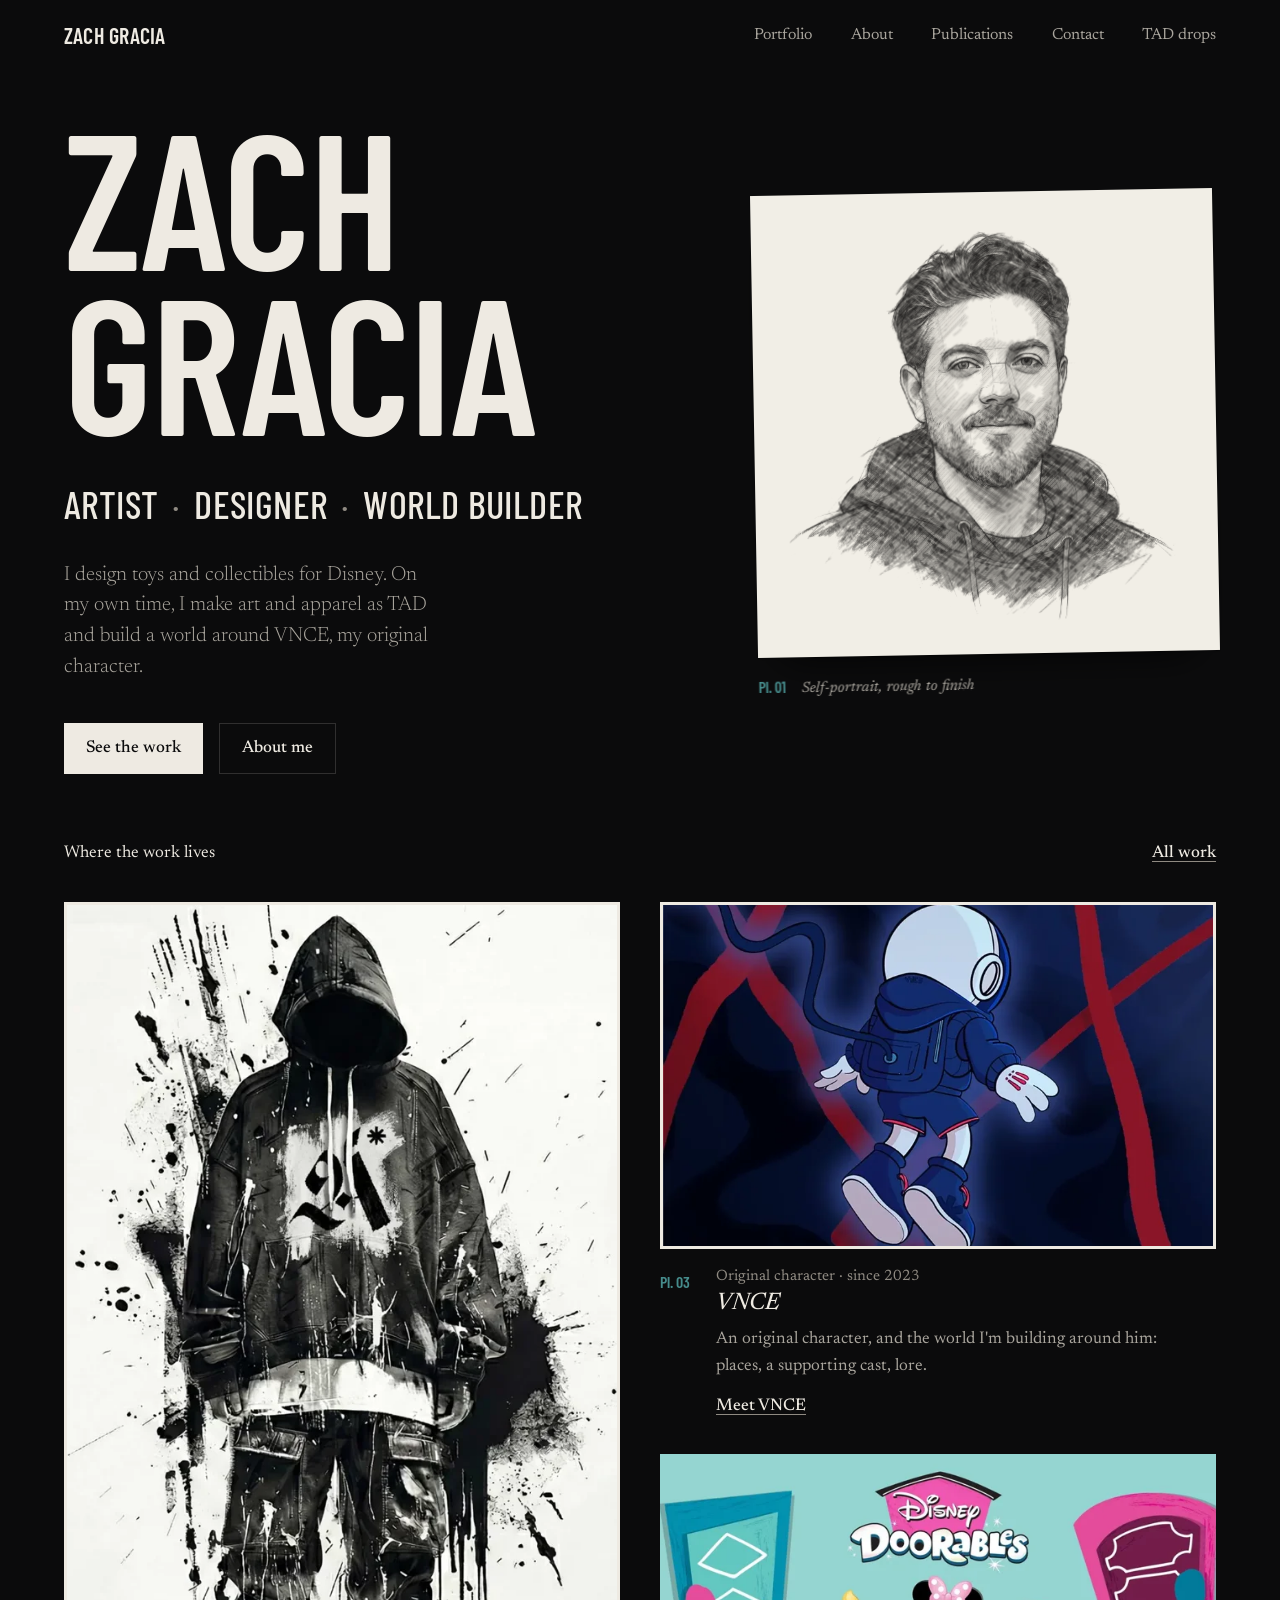
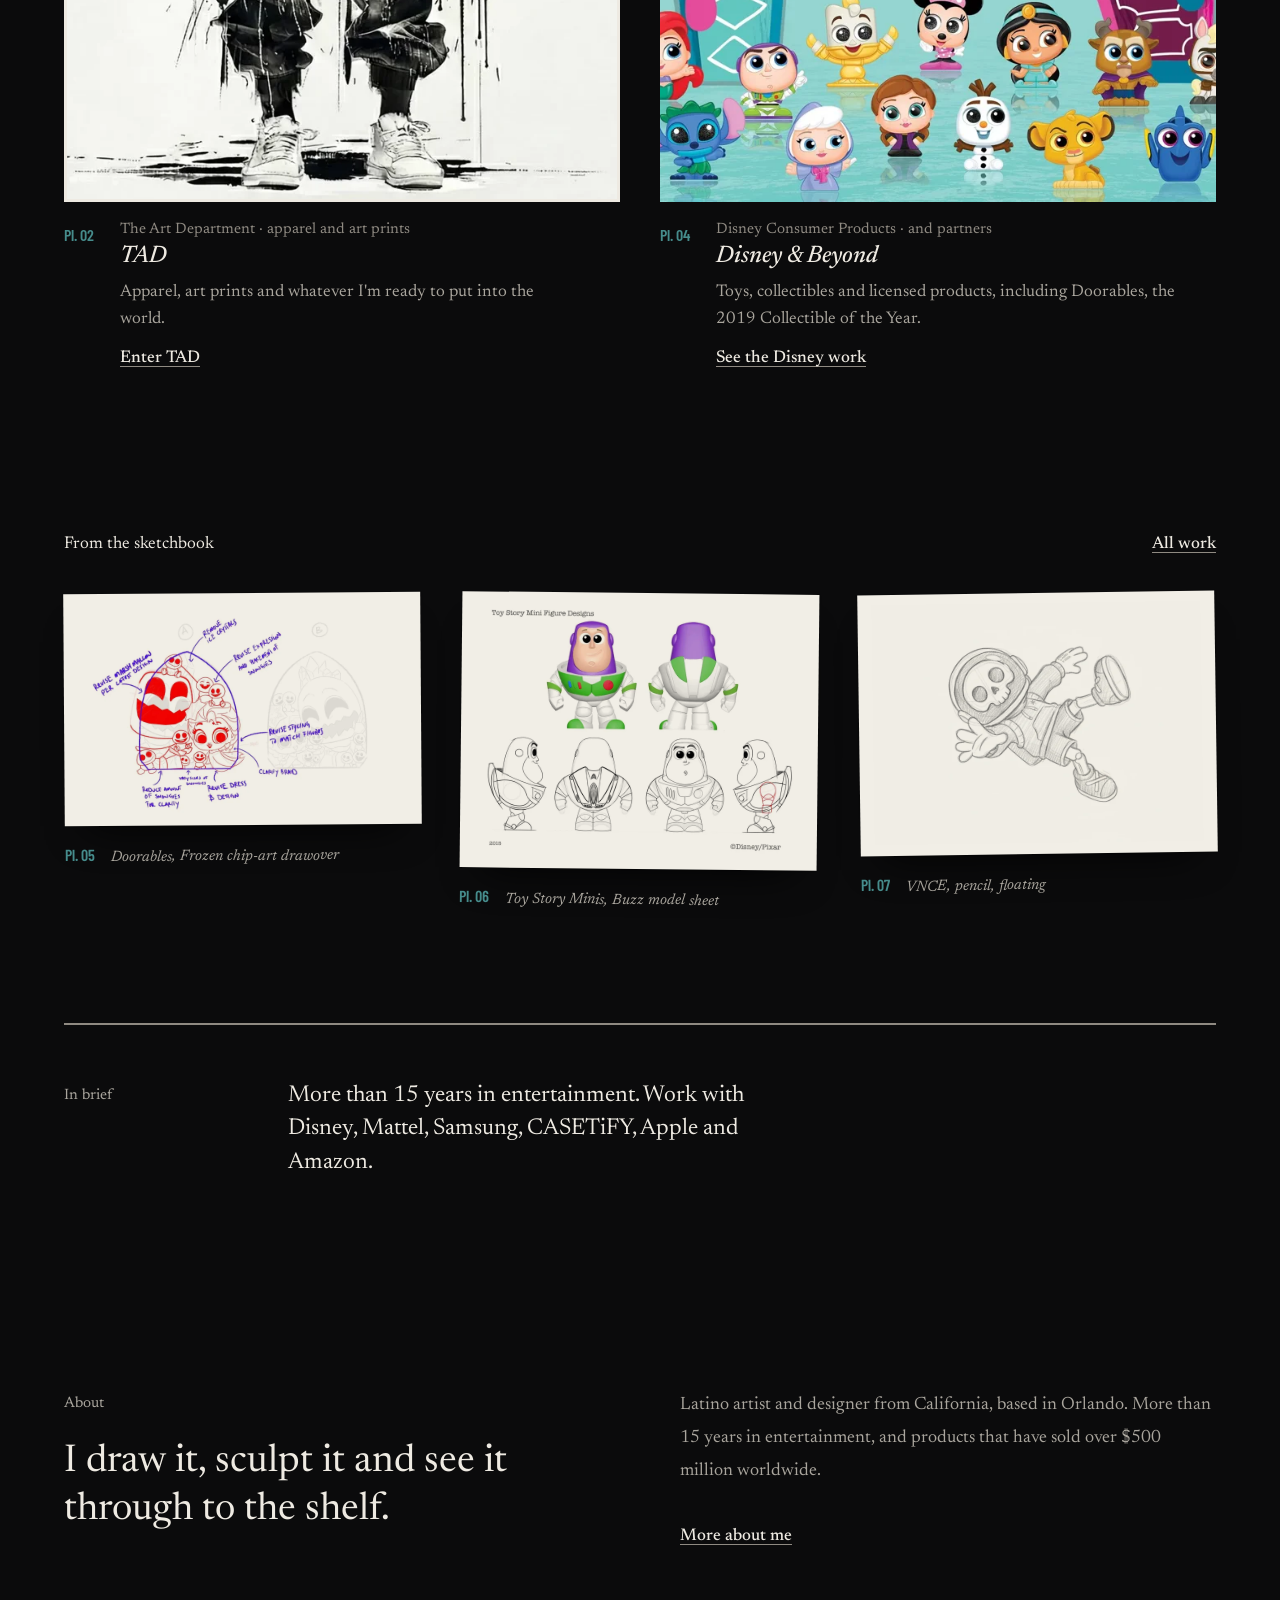
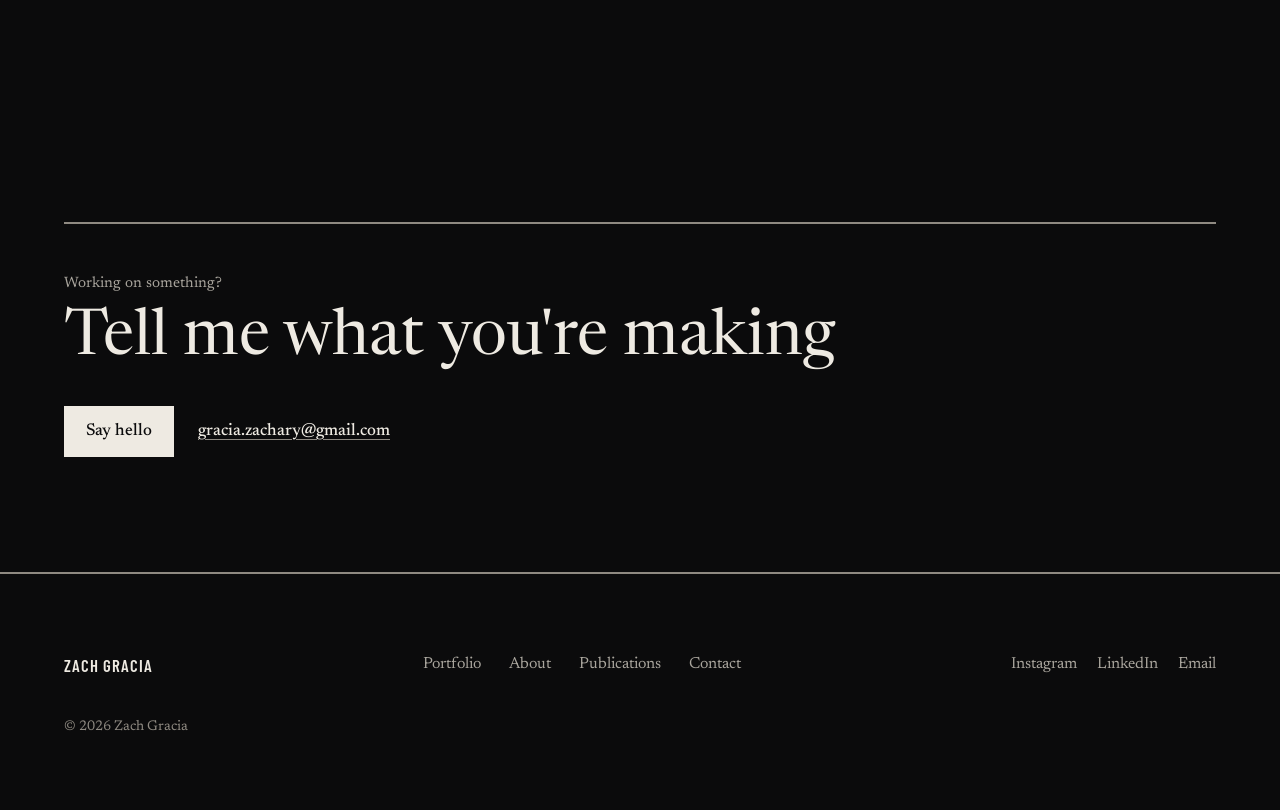
==== commit 52959191: "Preview: home hero draws Zach's self-portrait; entrance, reveals, contact band; shop as Next drop + " ====
--- a/index.html
+++ b/index.html
@@ -13,8 +13,9 @@
   <link rel="icon" href="favicon.svg" type="image/svg+xml">
   <link rel="stylesheet" href="css/styles.css">
   <link rel="stylesheet" href="css/catalogue.css">
+  <script src="portrait/sketch-portrait.js"></script>
 </head>
-<body>
+<body class="has-motion">
 
   <a class="skip-link" href="#main">Skip to content</a>
 
@@ -67,9 +68,10 @@
       </div>
       </div>
       <figure class="hero-plate">
-        <div class="ph has-img mount-paper">
-          <img src="images/work/female-astronaut-character-bubble-helmet-1118.webp" srcset="images/work/female-astronaut-character-bubble-helmet-1118-800w.webp 800w, images/work/female-astronaut-character-bubble-helmet-1118.webp 1118w" sizes="(max-width: 768px) 100vw, 50vw" alt="Painted character study of a woman astronaut in a bubble helmet" width="1118" height="1600" loading="eager" fetchpriority="high">
-          <span class="ph-label">Astronaut, character study</span>
+        <div class="ph has-img mount-paper hero-draw" style="aspect-ratio: 1 / 1">
+          <img class="hero-final" src="portrait/assets/zg-portrait.webp" srcset="portrait/assets/zg-portrait-800w.webp 800w, portrait/assets/zg-portrait.webp 2048w" sizes="(max-width: 1024px) 90vw, 560px" alt="Pencil self-portrait of Zach Gracia" width="2048" height="2048" loading="eager" fetchpriority="high">
+          <sketch-portrait class="hero-sketch" src="portrait/assets/zg-portrait-800w.webp" stages="portrait/assets/zg-stage1-thumbnail.webp,portrait/assets/zg-stage2-gestural.webp,portrait/assets/zg-stage3-line.webp" variant="disciplined" duration="4" trigger="load" hover="off" alt="" aria-hidden="true"></sketch-portrait>
+          <span class="ph-label">Self-portrait, rough to finish</span>
         </div>
       </figure>
     </div>
@@ -177,6 +179,18 @@
           Latino artist and designer from California, based in Orlando. More than 15 years in entertainment, and products that have sold over $500 million worldwide.
         </p>
         <a href="about.html" class="btn-ghost">More about me</a>
+      </div>
+    </div>
+  </section>
+
+  <!-- CONTACT BAND -->
+  <section class="close-band">
+    <div class="close-band-inner">
+      <p class="label">Working on something?</p>
+      <h2 class="close-band-title">Tell me what you're making</h2>
+      <div class="close-band-actions">
+        <a href="contact.html" class="btn-primary">Say hello</a>
+        <a href="mailto:gracia.zachary@gmail.com" class="btn-ghost">gracia.zachary@gmail.com</a>
       </div>
     </div>
   </section>
@@ -203,5 +217,6 @@
   </footer>
 
   <script src="js/main.js"></script>
+  <script src="js/motion.js"></script>
 </body>
 </html>
--- a/css/catalogue.css
+++ b/css/catalogue.css
@@ -809,3 +809,48 @@
 
 /* captions under tilted paper sit clear of the sheet's lowered corner */
 .ph.mount-paper .ph-label { padding-top: 18px; }
+
+/* Shop: next drop + archive */
+.cart-hero .cart-hero-sub { max-width: 34ch; margin-left: auto; margin-right: auto; font-size: clamp(19px, 1.8vw, 24px); }
+.drops-intro { margin-top: 12px; font-size: 18px; color: var(--text-secondary); max-width: 52ch; }
+.drops-grid--archive { grid-template-columns: repeat(2, minmax(0, 1fr)); gap: 40px 32px; }
+.drops-grid--archive .drop-card-price.tbd { color: var(--text-muted); }
+@media (max-width: 768px) { .drops-grid--archive { grid-template-columns: minmax(0, 1fr); } }
+
+/* ==========================================================
+   HOME MOTION (one curve, a few durations, nothing loops)
+   ========================================================== */
+/* hero entrance: name rises line by line, the sheet lands on the desk */
+.has-motion .hero-title, .has-motion .hero-roles, .has-motion .hero-statement, .has-motion .hero-actions {
+  animation: rise 640ms var(--ease) both;
+}
+.has-motion .hero-roles { animation-delay: 120ms; }
+.has-motion .hero-statement { animation-delay: 200ms; }
+.has-motion .hero-actions { animation-delay: 280ms; }
+.has-motion .hero-plate .ph.mount-paper { animation: land 900ms var(--ease) 150ms both; }
+@keyframes rise { from { opacity: 0; transform: translateY(14px); } to { opacity: 1; transform: none; } }
+@keyframes land { from { opacity: 0; transform: translateY(28px) rotate(3deg); } to { opacity: 1; transform: rotate(-1deg); } }
+
+/* the drawing and the finished art share one square sheet */
+.hero-draw .hero-final { opacity: 0; transition: opacity 700ms var(--ease); }
+.hero-draw .hero-sketch { position: absolute; inset: 4%; width: 92%; height: 92%; aspect-ratio: auto; transition: opacity 700ms var(--ease); }
+.hero-draw.drawn .hero-final { opacity: 1; }
+.hero-draw.drawn .hero-sketch { opacity: 0; pointer-events: none; }
+.hero-plate .ph.hero-draw > img.hero-final { inset: 4%; width: 92%; height: 92%; object-fit: contain; }
+.hero-plate { max-width: 560px; justify-self: end; width: 100%; }
+
+/* reveals */
+.reveal { opacity: 0; transform: translateY(12px); transition: opacity 500ms var(--ease), transform 500ms var(--ease); }
+.reveal.in { opacity: 1; transform: none; }
+
+/* closing contact band */
+.close-band { padding: clamp(64px, 9vw, 128px) var(--gutter); }
+.close-band-inner {
+  max-width: var(--max-width); margin: 0 auto;
+  border-top: 2px solid var(--keyline); padding-top: 48px;
+}
+.close-band-title { font-family: var(--font-ui); font-weight: 400; font-size: clamp(36px, 5vw, 64px); line-height: 1.1; margin: 8px 0 32px; }
+.close-band-actions { display: flex; gap: 24px; align-items: center; flex-wrap: wrap; }
+
+.motion-off .has-motion *, .motion-off .reveal { animation: none !important; opacity: 1 !important; transform: none !important; }
+@media (prefers-reduced-motion: reduce) { .reveal { opacity: 1; transform: none; } }
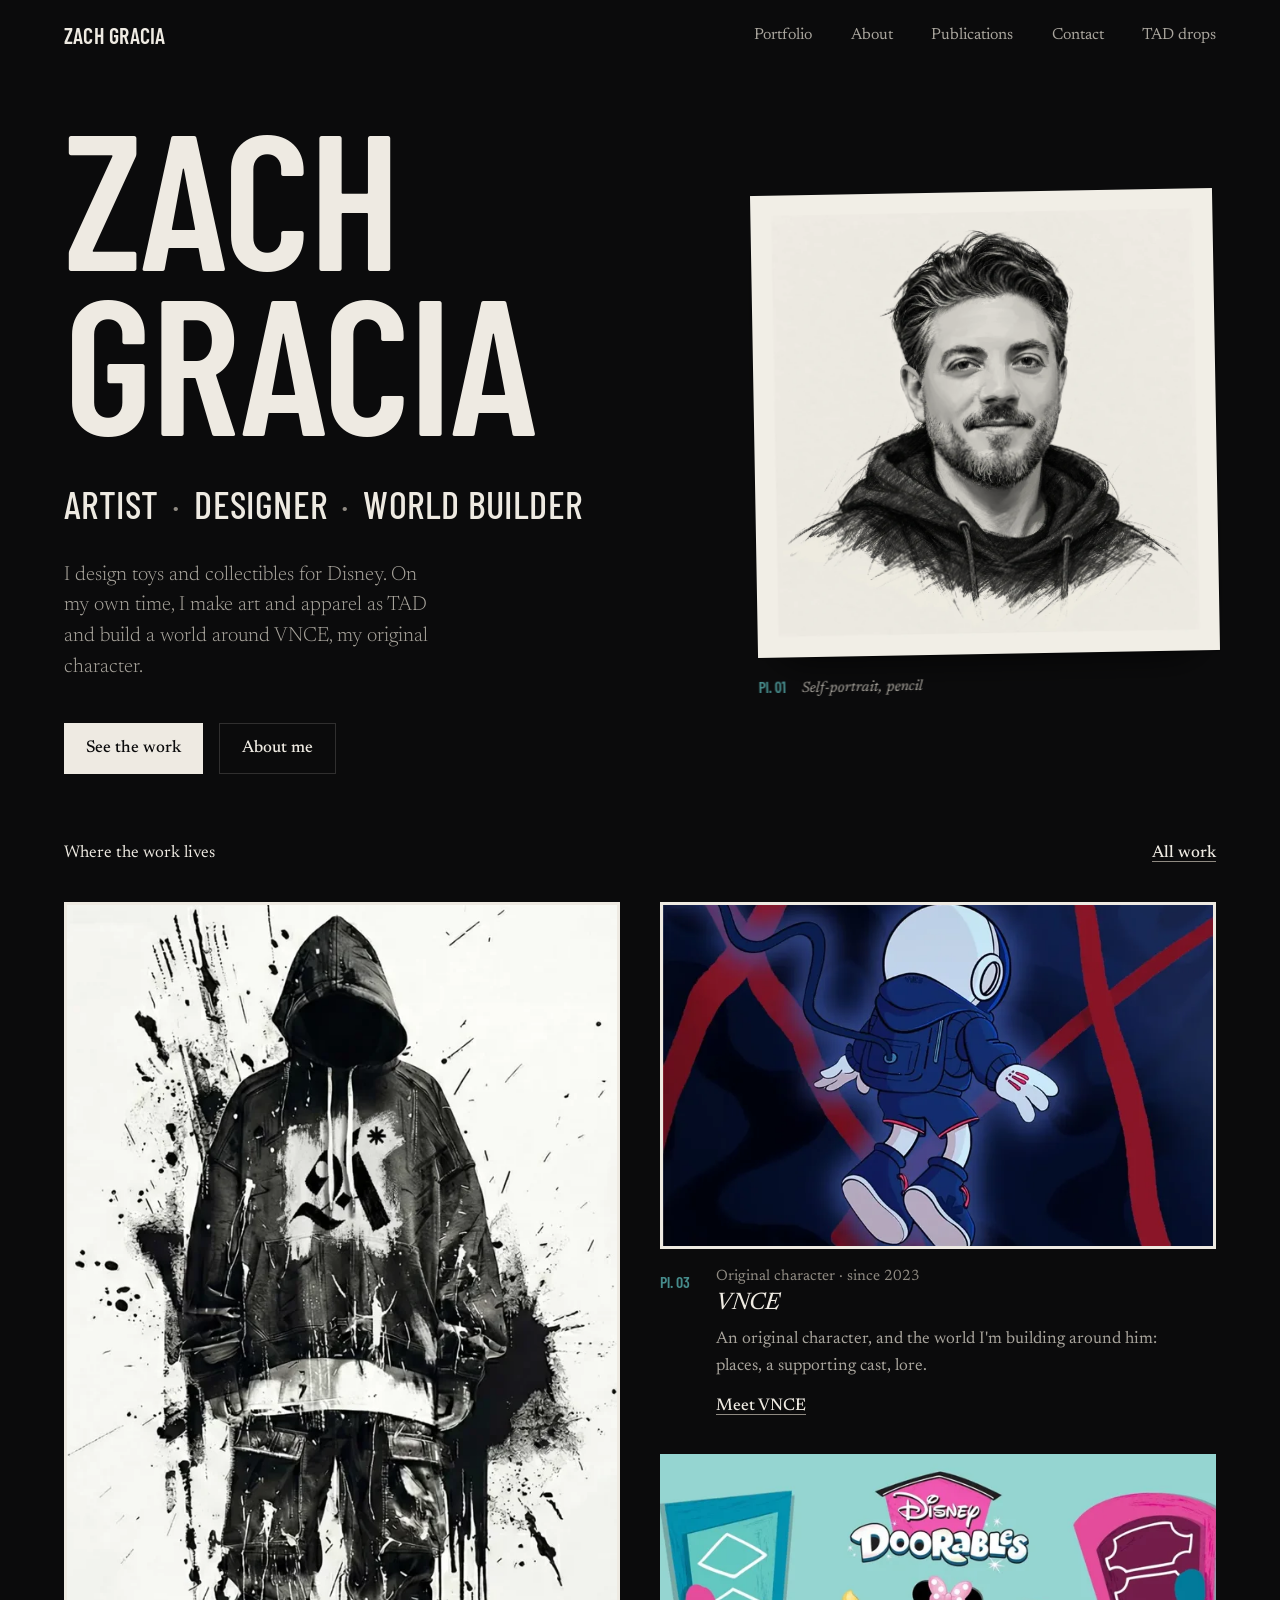
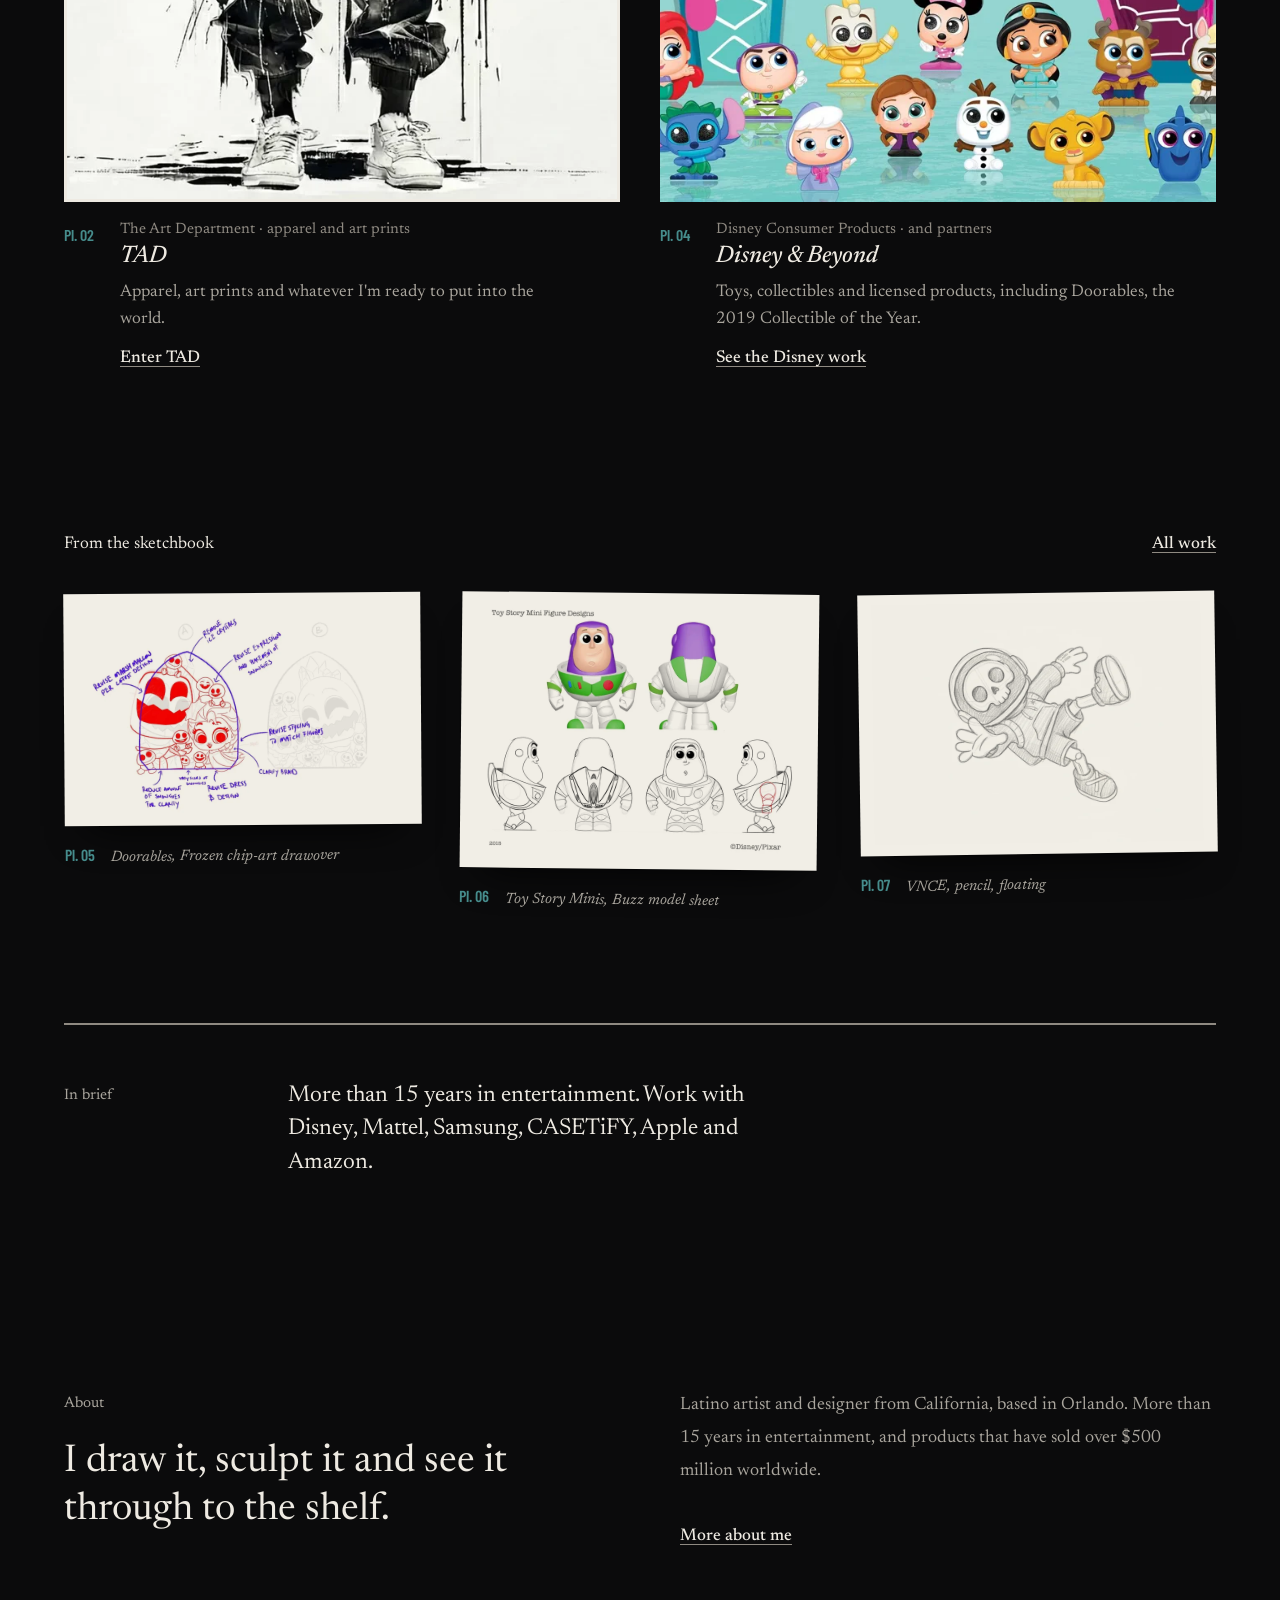
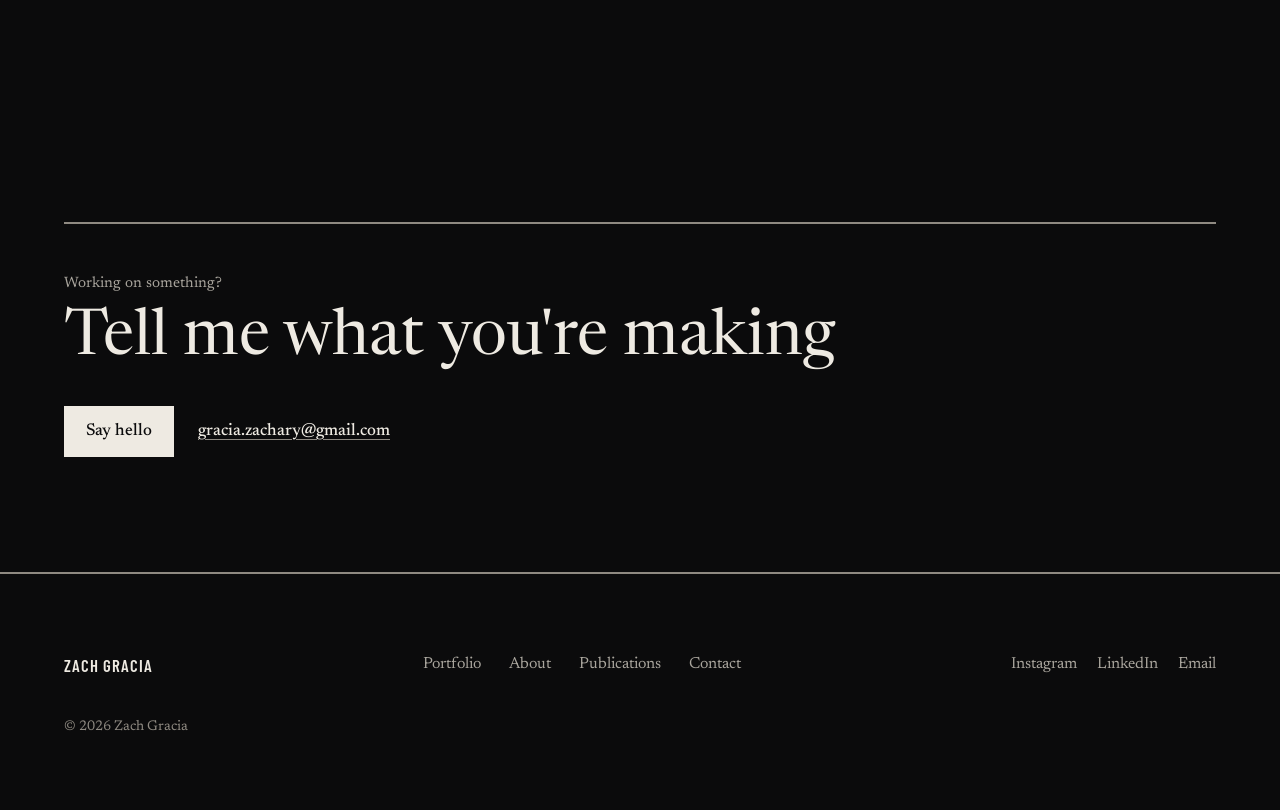
==== commit b366aaae: "Preview: home hero is a static self-portrait; no drawing animation Co-Authored-By: Claude Opus 5.5 <" ====
--- a/index.html
+++ b/index.html
@@ -13,7 +13,6 @@
   <link rel="icon" href="favicon.svg" type="image/svg+xml">
   <link rel="stylesheet" href="css/styles.css">
   <link rel="stylesheet" href="css/catalogue.css">
-  <script src="portrait/sketch-portrait.js"></script>
 </head>
 <body class="has-motion">
 
@@ -68,10 +67,9 @@
       </div>
       </div>
       <figure class="hero-plate">
-        <div class="ph has-img mount-paper hero-draw" style="aspect-ratio: 1 / 1">
-          <img class="hero-final" src="portrait/assets/zg-portrait.webp" srcset="portrait/assets/zg-portrait-800w.webp 800w, portrait/assets/zg-portrait.webp 2048w" sizes="(max-width: 1024px) 90vw, 560px" alt="Pencil self-portrait of Zach Gracia" width="2048" height="2048" loading="eager" fetchpriority="high">
-          <sketch-portrait class="hero-sketch" src="portrait/assets/zg-portrait-800w.webp" stages="portrait/assets/zg-stage1-thumbnail.webp,portrait/assets/zg-stage2-gestural.webp,portrait/assets/zg-stage3-line.webp" variant="disciplined" duration="4" trigger="load" hover="off" alt="" aria-hidden="true"></sketch-portrait>
-          <span class="ph-label">Self-portrait, rough to finish</span>
+        <div class="ph has-img mount-paper" style="aspect-ratio: 1 / 1">
+          <img src="portrait/assets/zg-portrait.webp" srcset="portrait/assets/zg-portrait-800w.webp 800w, portrait/assets/zg-portrait.webp 2048w" sizes="(max-width: 1024px) 90vw, 560px" alt="Pencil self-portrait of Zach Gracia" width="2048" height="2048" loading="eager" fetchpriority="high">
+          <span class="ph-label">Self-portrait, pencil</span>
         </div>
       </figure>
     </div>
--- a/css/catalogue.css
+++ b/css/catalogue.css
@@ -854,3 +854,7 @@
 
 .motion-off .has-motion *, .motion-off .reveal { animation: none !important; opacity: 1 !important; transform: none !important; }
 @media (prefers-reduced-motion: reduce) { .reveal { opacity: 1; transform: none; } }
+
+/* home hero: the portrait is a still, no entrance on the sheet */
+.has-motion .hero-plate .ph.mount-paper { animation: none; }
+.hero-plate .ph.mount-paper > img { inset: 4%; width: 92%; height: 92%; object-fit: contain; }
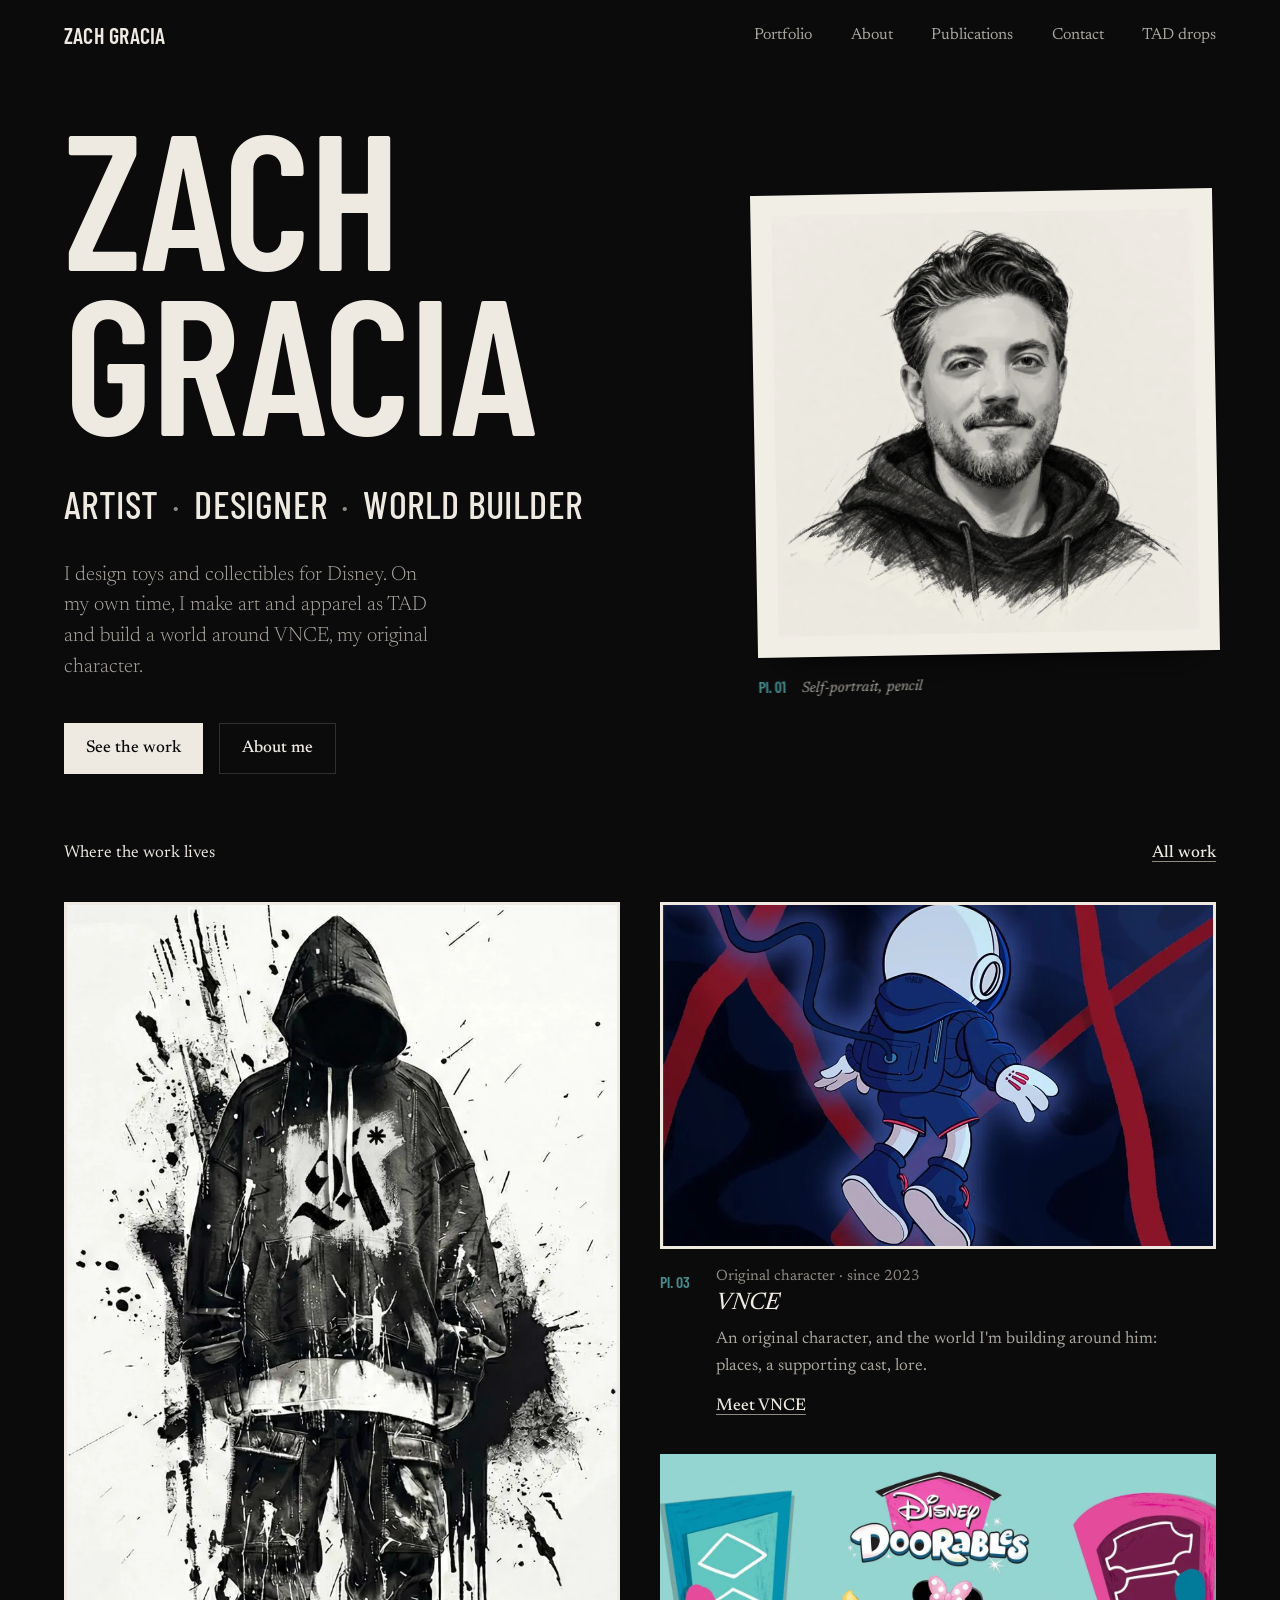
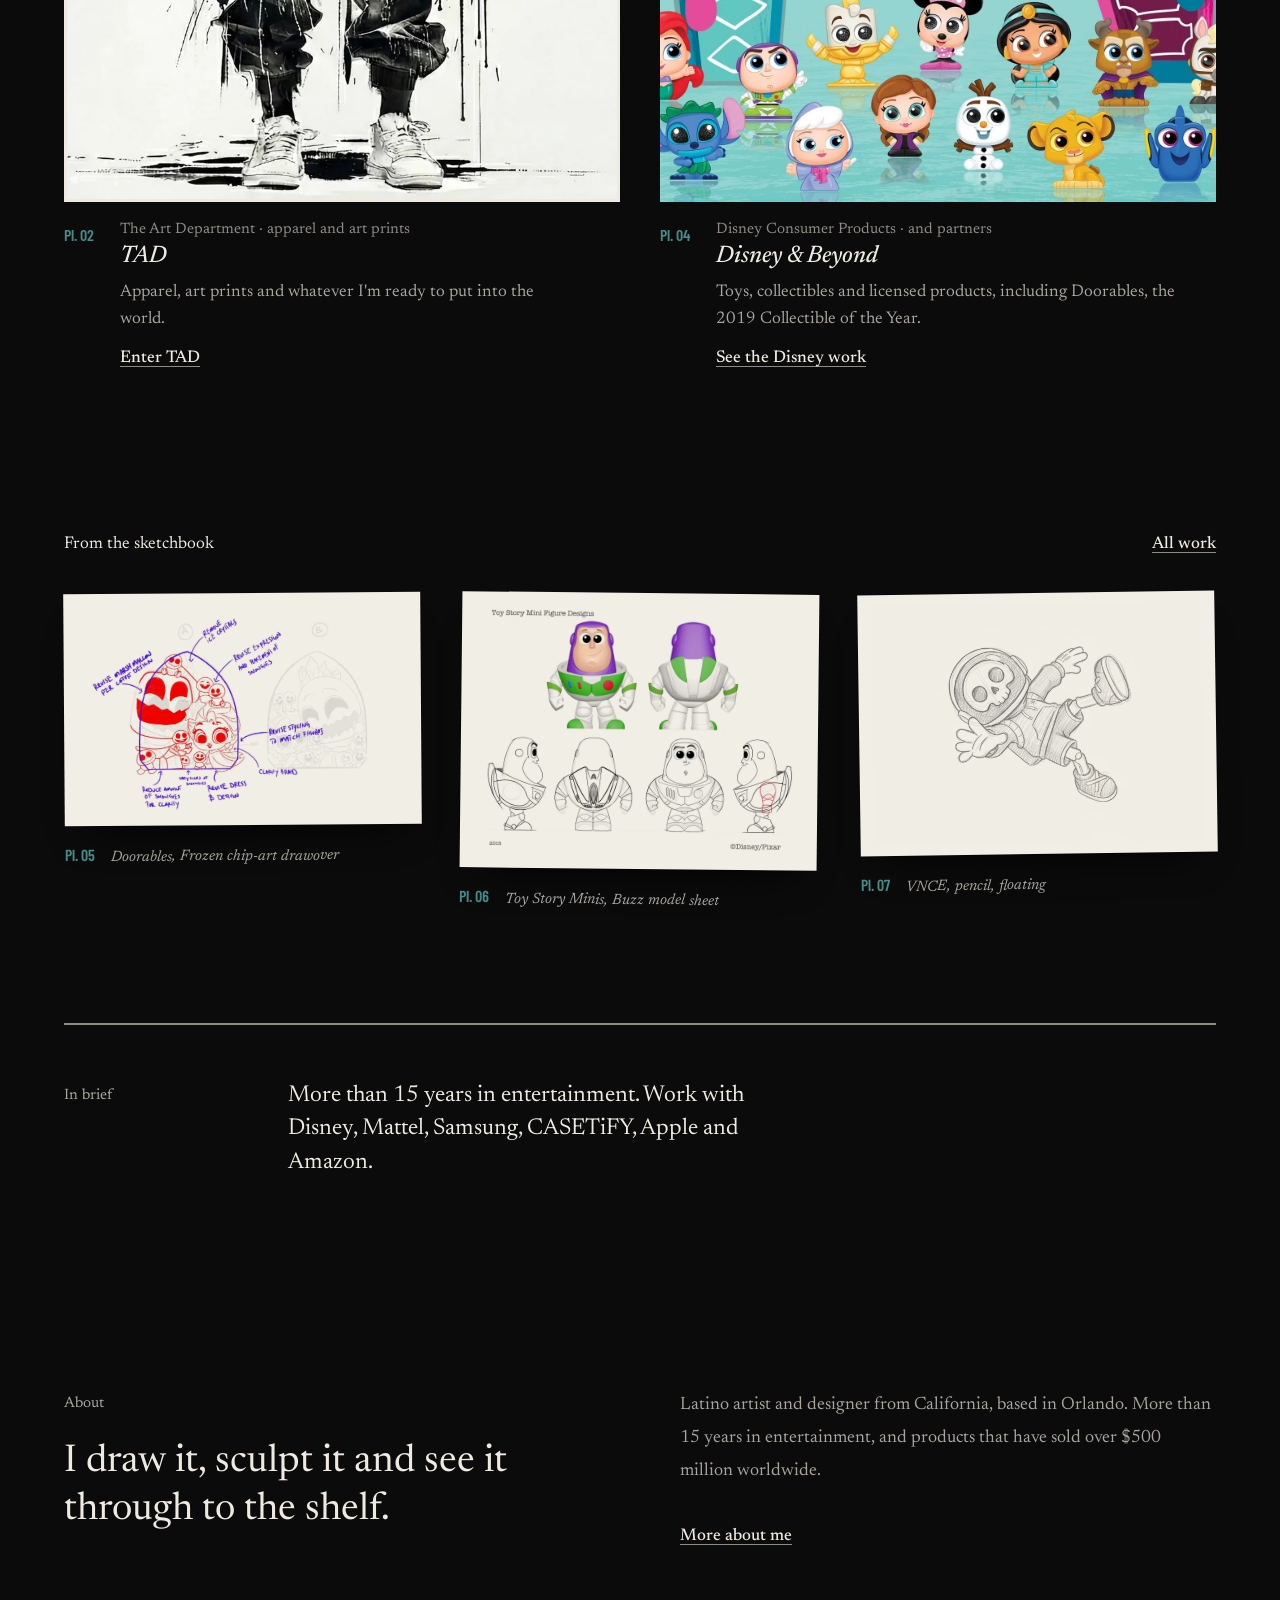
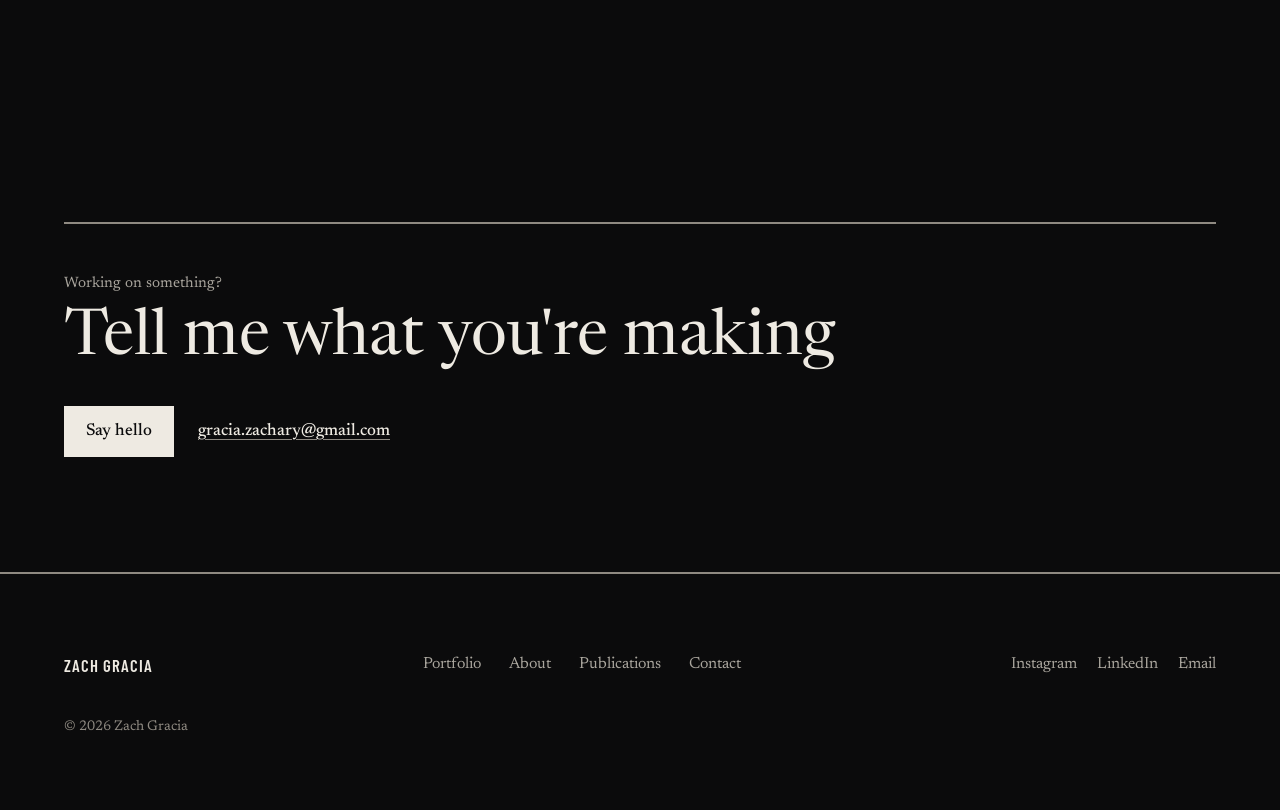
==== commit a1f0958d: "Preview: sharper images on 2x screens, 1500px TAD logos, hide Disney sections still waiting for file" ====
--- a/index.html
+++ b/index.html
@@ -90,7 +90,7 @@
       <a href="projects/tad.html" class="featured-card">
         <div class="featured-card-image">
           <div class="ph ph-3-4 has-img mount-keyline">
-            <img src="images/work/tad-jpg-1000.webp" srcset="images/work/tad-jpg-1000-800w.webp 800w, images/work/tad-jpg-1000.webp 1000w" sizes="(max-width: 768px) 100vw, 50vw" alt="TAD brand image: a hooded figure in ink splatter" width="1000" height="1333" loading="lazy">
+            <img src="images/work/tad-jpg-1000.webp" srcset="images/work/tad-jpg-1000-800w.webp 800w, images/work/tad-jpg-1000.webp 1000w" sizes="(max-width: 768px) 100vw, 1200px" alt="TAD brand image: a hooded figure in ink splatter" width="1000" height="1333" loading="lazy">
             <span class="ph-label">TAD, brand image</span>
           </div>
         </div>
@@ -106,7 +106,7 @@
       <a href="projects/vnce.html" class="featured-card">
         <div class="featured-card-image">
           <div class="ph ph-16-9 has-img mount-keyline">
-            <img src="images/work/vnce-jpg-1000.webp" srcset="images/work/vnce-jpg-1000-800w.webp 800w, images/work/vnce-jpg-1000.webp 1000w" sizes="(max-width: 768px) 100vw, 50vw" alt="VNCE, the original character" width="1000" height="1333" loading="lazy">
+            <img src="images/work/vnce-jpg-1000.webp" srcset="images/work/vnce-jpg-1000-800w.webp 800w, images/work/vnce-jpg-1000.webp 1000w" sizes="(max-width: 768px) 100vw, 1200px" alt="VNCE, the original character" width="1000" height="1333" loading="lazy">
             <span class="ph-label">VNCE</span>
           </div>
         </div>
@@ -122,7 +122,7 @@
       <a href="projects/disney.html" class="featured-card">
         <div class="featured-card-image">
           <div class="ph ph-16-9 has-img mount-bare">
-            <img src="images/work/disney-doorables-lineup-front-signature-doors-1600.webp" srcset="images/work/disney-doorables-lineup-front-signature-doors-1600-800w.webp 800w, images/work/disney-doorables-lineup-front-signature-doors-1600.webp 1600w" sizes="(max-width: 768px) 100vw, 50vw" alt="Disney Doorables figures lined up in front of their signature doors" width="1600" height="856" loading="lazy">
+            <img src="images/work/disney-doorables-lineup-front-signature-doors-1600.webp" srcset="images/work/disney-doorables-lineup-front-signature-doors-1600-800w.webp 800w, images/work/disney-doorables-lineup-front-signature-doors-1600.webp 1600w" sizes="(max-width: 768px) 100vw, 1200px" alt="Disney Doorables figures lined up in front of their signature doors" width="1600" height="856" loading="lazy">
             <span class="ph-label">Doorables</span>
           </div>
         </div>
@@ -146,13 +146,13 @@
     </div>
     <div class="sketchbook-row">
       <a href="projects/disney.html#doorables" class="sketch-link">
-        <div class="ph has-img mount-paper" style="aspect-ratio: 1600 / 1039; --r: 1600 / 1039"><img src="images/work/doorables-frozen-chip-art-drawover-red-blue-1600.webp" srcset="images/work/doorables-frozen-chip-art-drawover-red-blue-1600-800w.webp 800w, images/work/doorables-frozen-chip-art-drawover-red-blue-1600.webp 1600w" sizes="(max-width: 768px) 100vw, 50vw" alt="Frozen Doorables chip art with red and blue revision drawovers" width="1600" height="1039" loading="lazy"><span class="ph-label">Doorables, Frozen chip-art drawover</span></div>
+        <div class="ph has-img mount-paper" style="aspect-ratio: 1600 / 1039; --r: 1600 / 1039"><img src="images/work/doorables-frozen-chip-art-drawover-red-blue-1600.webp" srcset="images/work/doorables-frozen-chip-art-drawover-red-blue-1600-800w.webp 800w, images/work/doorables-frozen-chip-art-drawover-red-blue-1600.webp 1600w" sizes="(max-width: 768px) 100vw, 1200px" alt="Frozen Doorables chip art with red and blue revision drawovers" width="1600" height="1039" loading="lazy"><span class="ph-label">Doorables, Frozen chip-art drawover</span></div>
       </a>
       <a href="projects/disney.html#toy-story-minis" class="sketch-link">
-        <div class="ph has-img mount-paper" style="aspect-ratio: 1600 / 1236; --r: 1600 / 1236"><img src="images/work/toy-story-minis-buzz-lightyear-model-sheet-1600.webp" srcset="images/work/toy-story-minis-buzz-lightyear-model-sheet-1600-800w.webp 800w, images/work/toy-story-minis-buzz-lightyear-model-sheet-1600.webp 1600w" sizes="(max-width: 768px) 100vw, 50vw" alt="Toy Story Minis Buzz Lightyear model sheet" width="1600" height="1236" loading="lazy"><span class="ph-label">Toy Story Minis, Buzz model sheet</span></div>
+        <div class="ph has-img mount-paper" style="aspect-ratio: 1600 / 1236; --r: 1600 / 1236"><img src="images/work/toy-story-minis-buzz-lightyear-model-sheet-1600.webp" srcset="images/work/toy-story-minis-buzz-lightyear-model-sheet-1600-800w.webp 800w, images/work/toy-story-minis-buzz-lightyear-model-sheet-1600.webp 1600w" sizes="(max-width: 768px) 100vw, 1200px" alt="Toy Story Minis Buzz Lightyear model sheet" width="1600" height="1236" loading="lazy"><span class="ph-label">Toy Story Minis, Buzz model sheet</span></div>
       </a>
       <a href="projects/vnce.html" class="sketch-link">
-        <div class="ph has-img mount-paper" style="aspect-ratio: 1184 / 864; --r: 1184 / 864"><img src="images/work/vnce-pencil-floating.webp" srcset="images/work/vnce-pencil-floating-800w.webp 800w, images/work/vnce-pencil-floating.webp 1184w" sizes="(max-width: 768px) 100vw, 50vw" alt="Pencil drawing of VNCE floating" width="1184" height="864" loading="lazy"><span class="ph-label">VNCE, pencil, floating</span></div>
+        <div class="ph has-img mount-paper" style="aspect-ratio: 1184 / 864; --r: 1184 / 864"><img src="images/work/vnce-pencil-floating.webp" srcset="images/work/vnce-pencil-floating-800w.webp 800w, images/work/vnce-pencil-floating.webp 1184w" sizes="(max-width: 768px) 100vw, 1200px" alt="Pencil drawing of VNCE floating" width="1184" height="864" loading="lazy"><span class="ph-label">VNCE, pencil, floating</span></div>
       </a>
     </div>
   </section>
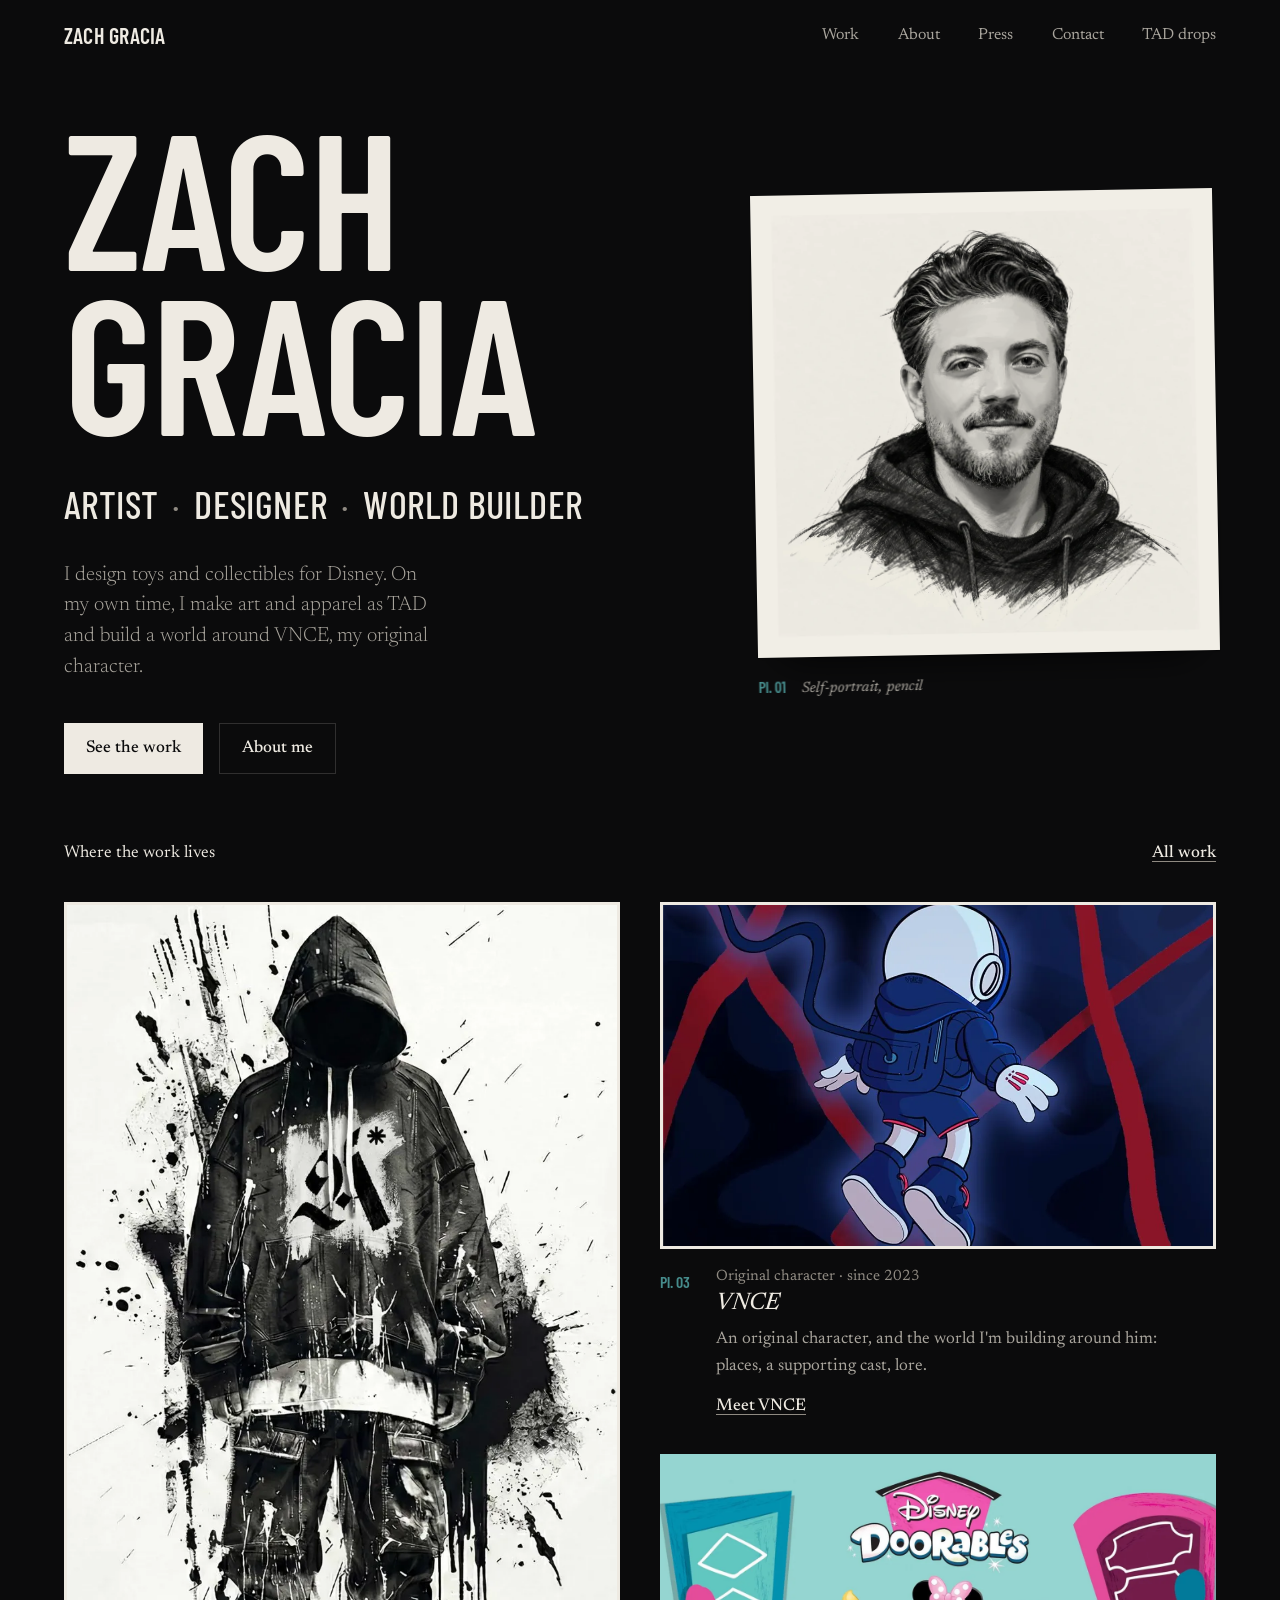
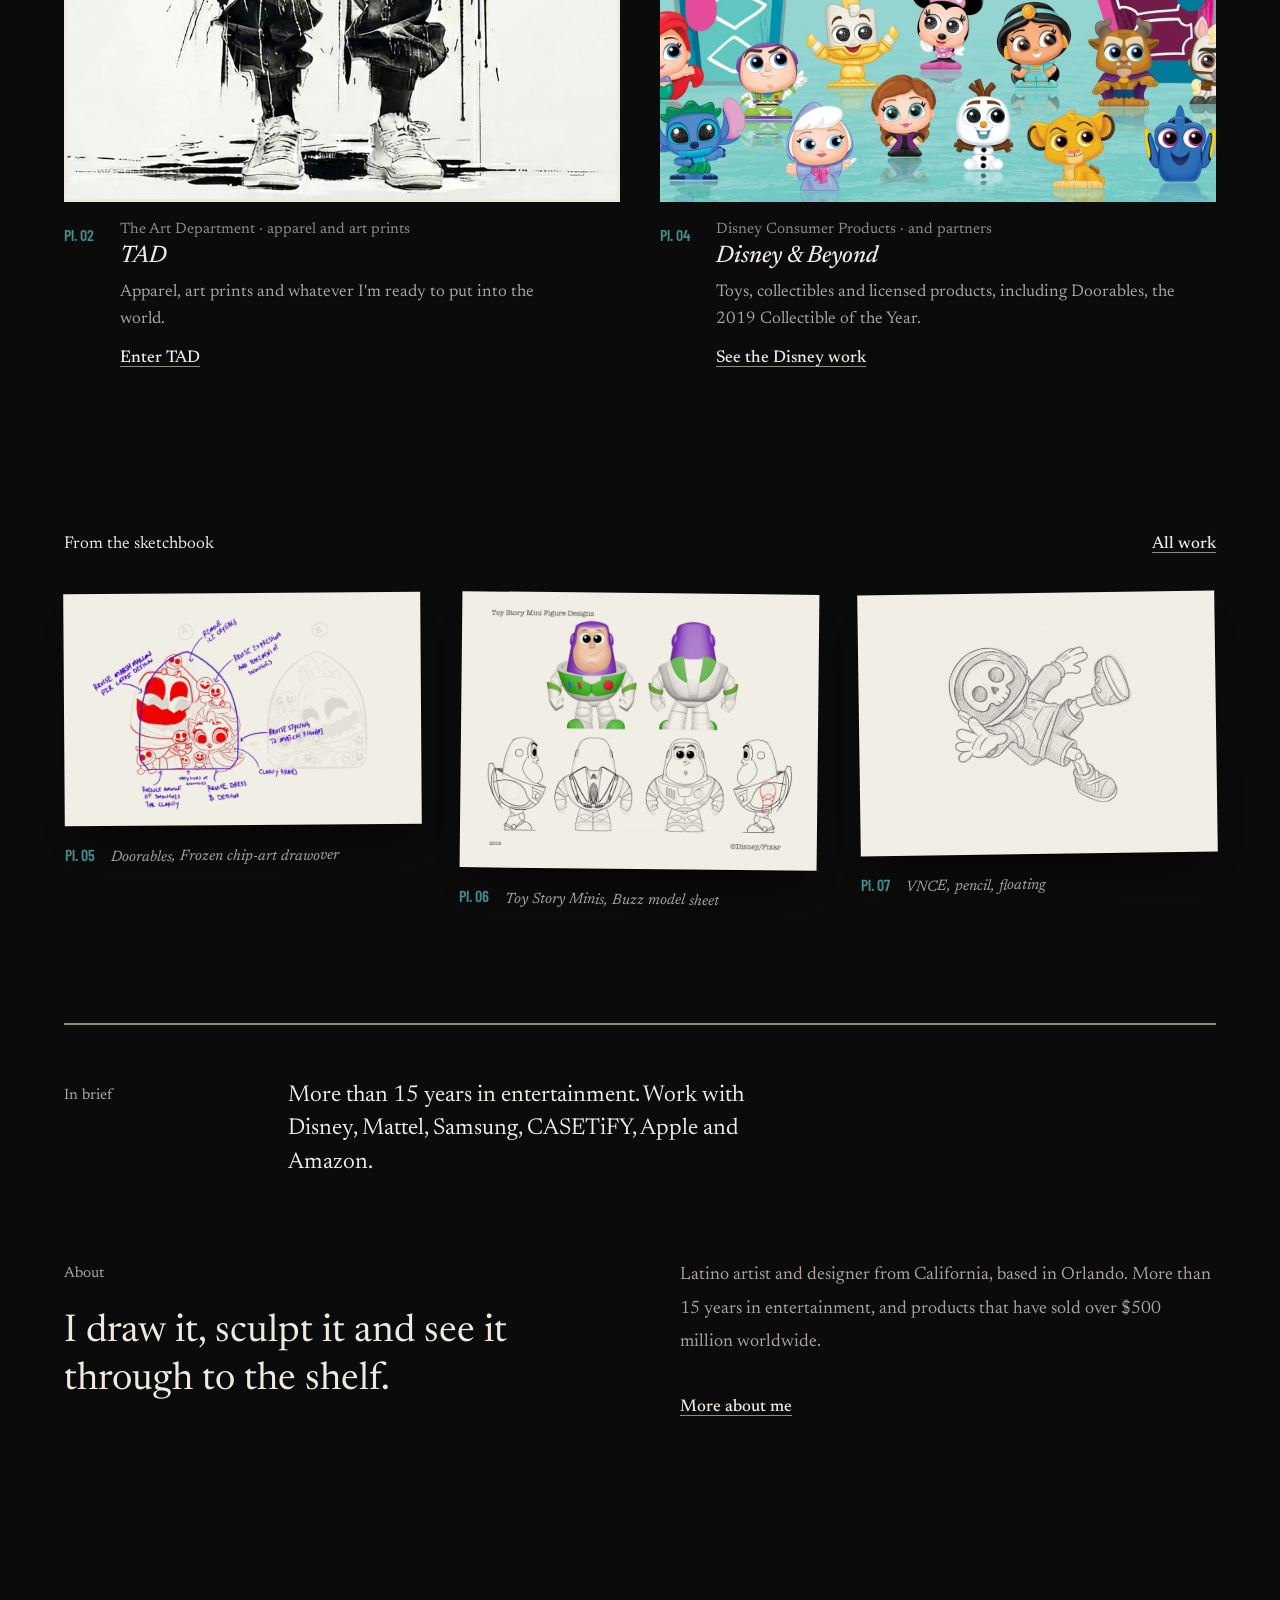
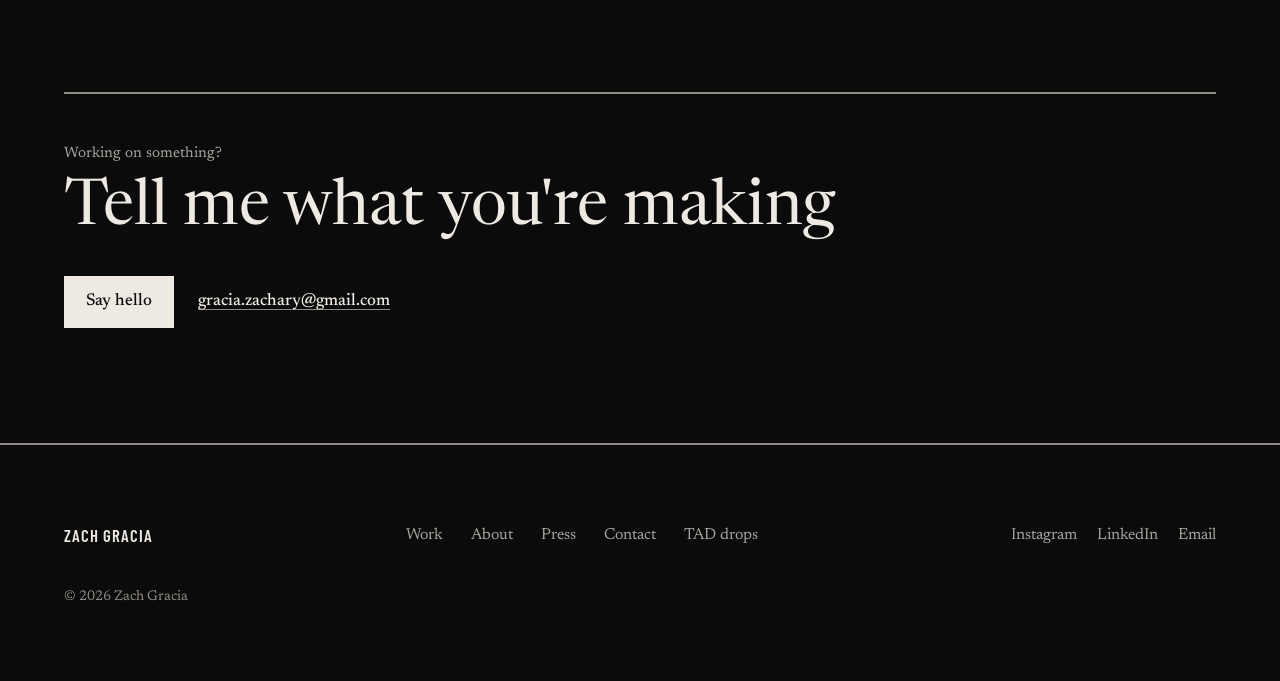
==== commit eb99742b: "Preview: Disney project index, Work/Press/TAD drops naming, VNCE ending, Home rhythm; Press keeps pu" ====
--- a/index.html
+++ b/index.html
@@ -22,9 +22,9 @@
     <div class="nav-inner">
       <a href="index.html" class="nav-logo">Zach Gracia</a>
       <div class="nav-links">
-        <a href="portfolio.html" class="nav-link">Portfolio</a>
+        <a href="portfolio.html" class="nav-link">Work</a>
         <a href="about.html" class="nav-link">About</a>
-        <a href="publications.html" class="nav-link">Publications</a>
+        <a href="publications.html" class="nav-link">Press</a>
         <a href="contact.html" class="nav-link">Contact</a>
         <a href="cart.html" class="nav-cart">TAD drops</a>
       </div>
@@ -35,11 +35,11 @@
   </nav>
 
   <div class="nav-mobile-overlay" id="mobile-menu">
-    <a href="portfolio.html" class="nav-mobile-link">Portfolio</a>
+    <a href="portfolio.html" class="nav-mobile-link">Work</a>
     <a href="about.html" class="nav-mobile-link">About</a>
-    <a href="publications.html" class="nav-mobile-link">Publications</a>
+    <a href="publications.html" class="nav-mobile-link">Press</a>
     <a href="contact.html" class="nav-mobile-link">Contact</a>
-    <a href="cart.html" class="nav-mobile-link">Shop</a>
+    <a href="cart.html" class="nav-mobile-link">TAD drops</a>
   </div>
 
   <main id="main">
@@ -200,10 +200,11 @@
     <div class="footer-inner">
       <a href="index.html" class="footer-logo">Zach Gracia</a>
       <nav class="footer-links">
-        <a href="portfolio.html" class="footer-link">Portfolio</a>
+        <a href="portfolio.html" class="footer-link">Work</a>
         <a href="about.html" class="footer-link">About</a>
-        <a href="publications.html" class="footer-link">Publications</a>
+        <a href="publications.html" class="footer-link">Press</a>
         <a href="contact.html" class="footer-link">Contact</a>
+        <a href="cart.html" class="footer-link">TAD drops</a>
       </nav>
       <div class="footer-social">
         <a href="https://www.instagram.com/zach_gracia/" class="footer-link" target="_blank" rel="noopener">Instagram<span class="visually-hidden"> (opens in a new tab)</span></a>
--- a/css/catalogue.css
+++ b/css/catalogue.css
@@ -858,3 +858,42 @@
 /* home hero: the portrait is a still, no entrance on the sheet */
 .has-motion .hero-plate .ph.mount-paper { animation: none; }
 .hero-plate .ph.mount-paper > img { inset: 4%; width: 92%; height: 92%; object-fit: contain; }
+
+/* ---------- Disney: project index ---------- */
+.project-index {
+  max-width: calc(var(--max-width) + 2 * var(--gutter));
+  margin: 0 auto;
+  padding: 48px var(--gutter) 8px;
+}
+.project-index ol { list-style: none; margin: 16px 0 0; padding: 0; border-top: 2px solid var(--keyline); }
+.project-index li { border-bottom: 1px solid var(--border); }
+.project-index a {
+  display: grid;
+  grid-template-columns: 48px minmax(0, 1fr) auto;
+  gap: 16px;
+  align-items: baseline;
+  padding: 14px 0;
+  min-height: 44px;
+  transition: background-color var(--transition-fast);
+}
+.project-index a:hover, .project-index a:focus-visible { background: var(--bg-surface); }
+.pidx-n { font-family: var(--font-display); font-weight: 600; font-size: 16px; color: var(--accent); }
+.pidx-t { font-family: var(--font-ui); font-size: 22px; font-style: italic; color: var(--text-primary); }
+.pidx-l { font-size: 15px; color: var(--text-muted); text-align: right; }
+.sub-project { scroll-margin-top: calc(var(--nav-height) + 24px); }
+@media (max-width: 768px) { .pidx-l { display: none; } .project-index a { grid-template-columns: 40px 1fr; } }
+
+/* ---------- case studies: a real "next" at the end ---------- */
+.project-body + div[style*="justify-content"] { align-items: flex-end !important; padding-top: 56px !important; padding-bottom: 72px !important; }
+.project-body + div[style*="justify-content"] .btn-ghost:last-child {
+  display: inline-flex; flex-direction: column; align-items: flex-end; gap: 6px;
+  font-family: var(--font-ui); font-size: clamp(28px, 3.4vw, 44px); line-height: 1.1; text-decoration: none;
+}
+.project-body + div[style*="justify-content"] .btn-ghost:last-child::before {
+  content: 'Next'; font-size: 15px; color: var(--text-muted); font-style: normal;
+}
+.project-body + div[style*="justify-content"] .btn-ghost:last-child:hover { color: var(--text-primary); }
+
+/* ---------- Home: tighter rhythm between "In brief" and About ---------- */
+.index-line + .about-teaser { padding-top: 40px; }
+.index-line { padding-bottom: 40px; }
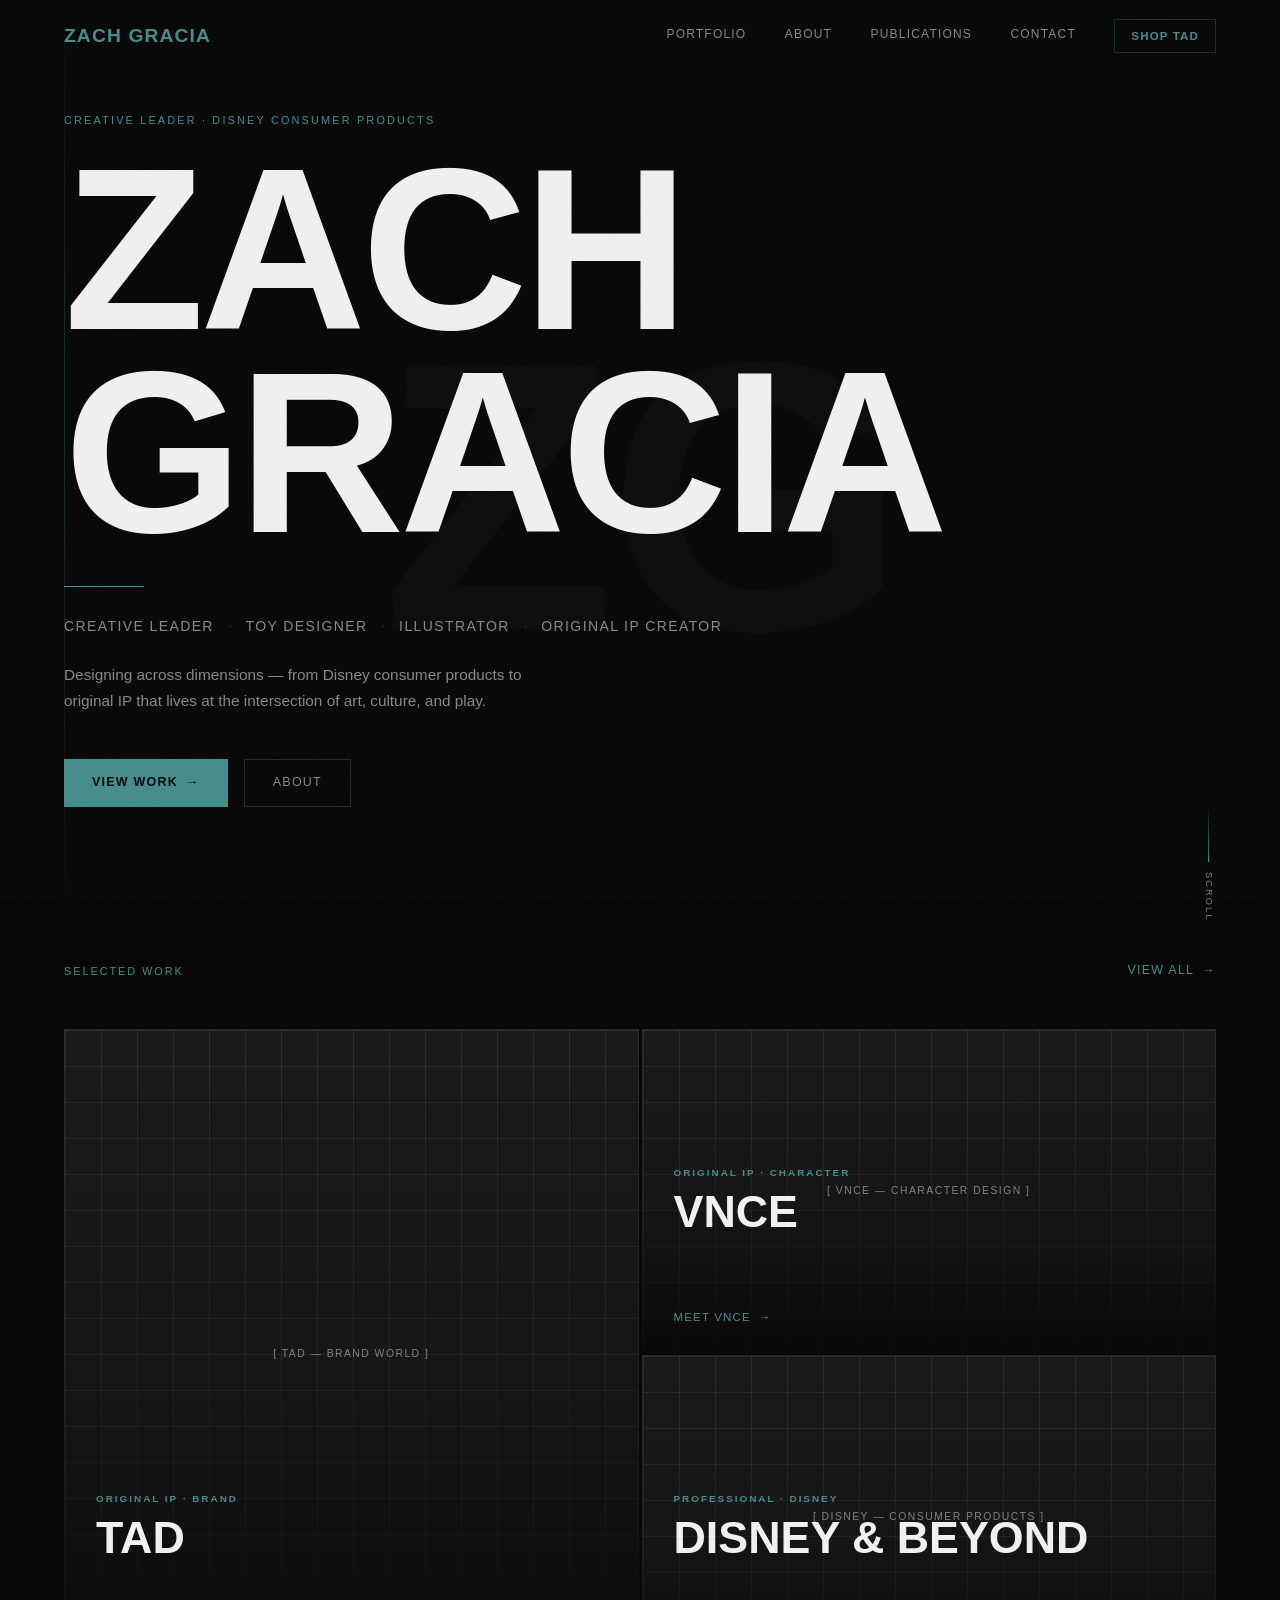
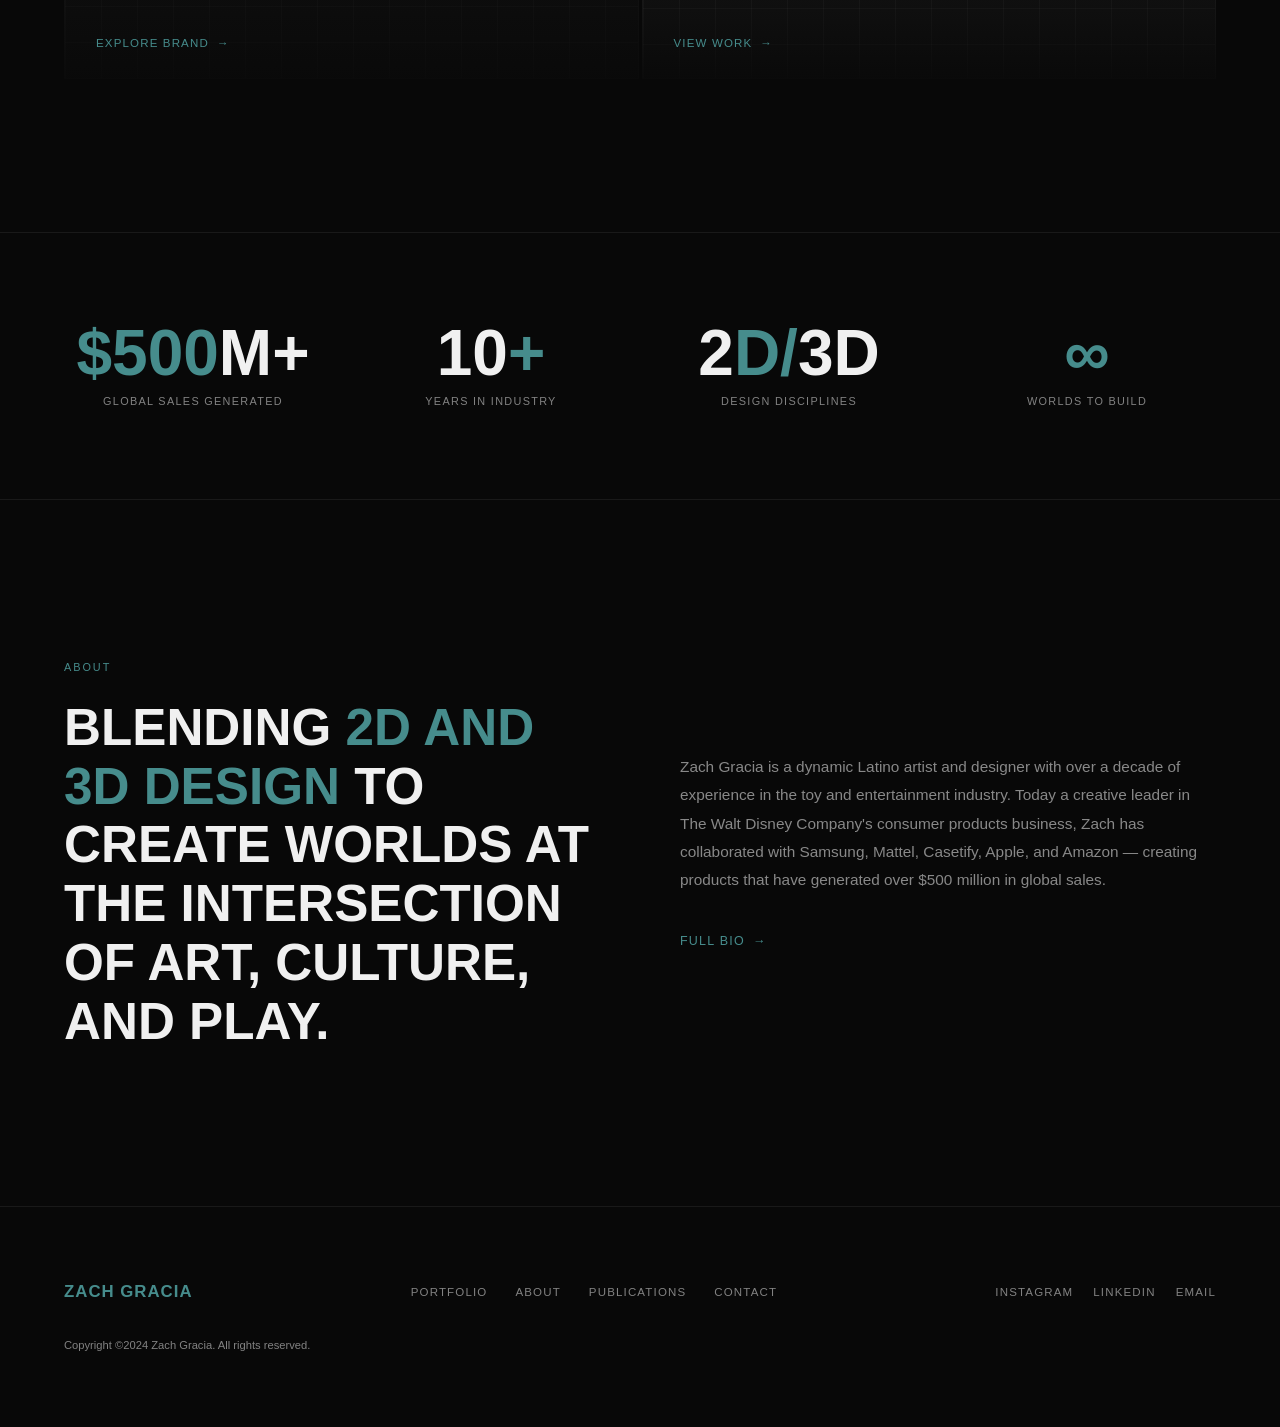
==== commit 2dad9068: "Merge 54593145edcdc48d3dc68d863344e46d05383e46 into ef6f4e36a7fd4344add04e83bd844ecc3d921456" ====
--- a/index.html
+++ b/index.html
@@ -4,17 +4,10 @@
   <meta charset="UTF-8">
   <meta name="viewport" content="width=device-width, initial-scale=1.0">
   <title>Zach Gracia — Artist, Designer, World Builder</title>
-  <meta name="description" content="Zach Gracia is an artist, designer and world builder: creator of TAD and VNCE, and a creative leader in Disney consumer products.">
-  <meta property="og:type" content="website">
-  <meta property="og:title" content="Zach Gracia — Artist, Designer, World Builder">
-  <meta property="og:description" content="Zach Gracia is an artist, designer and world builder: creator of TAD and VNCE, and a creative leader in Disney consumer products.">
-  <meta property="og:image" content="images/og/og-home.jpg">
-  <meta name="twitter:card" content="summary_large_image">
-  <link rel="icon" href="favicon.svg" type="image/svg+xml">
+  <meta name="description" content="Zach Gracia: artist, designer and world builder, and a creative leader in Disney consumer products.">
   <link rel="stylesheet" href="css/styles.css">
-  <link rel="stylesheet" href="css/catalogue.css">
 </head>
-<body class="has-motion">
+<body>
 
   <a class="skip-link" href="#main">Skip to content</a>
 
@@ -22,11 +15,11 @@
     <div class="nav-inner">
       <a href="index.html" class="nav-logo">Zach Gracia</a>
       <div class="nav-links">
-        <a href="portfolio.html" class="nav-link">Work</a>
+        <a href="portfolio.html" class="nav-link">Portfolio</a>
         <a href="about.html" class="nav-link">About</a>
-        <a href="publications.html" class="nav-link">Press</a>
+        <a href="publications.html" class="nav-link">Publications</a>
         <a href="contact.html" class="nav-link">Contact</a>
-        <a href="cart.html" class="nav-cart">TAD drops</a>
+        <a href="cart.html" class="nav-cart">Shop TAD</a>
       </div>
       <button class="nav-hamburger" aria-label="Open menu" aria-expanded="false" aria-controls="mobile-menu">
         <span></span><span></span><span></span>
@@ -35,11 +28,11 @@
   </nav>
 
   <div class="nav-mobile-overlay" id="mobile-menu">
-    <a href="portfolio.html" class="nav-mobile-link">Work</a>
+    <a href="portfolio.html" class="nav-mobile-link">Portfolio</a>
     <a href="about.html" class="nav-mobile-link">About</a>
-    <a href="publications.html" class="nav-mobile-link">Press</a>
+    <a href="publications.html" class="nav-mobile-link">Publications</a>
     <a href="contact.html" class="nav-mobile-link">Contact</a>
-    <a href="cart.html" class="nav-mobile-link">TAD drops</a>
+    <a href="cart.html" class="nav-mobile-link">Shop</a>
   </div>
 
   <main id="main">
@@ -49,29 +42,26 @@
     <div class="hero-bg-text" aria-hidden="true">ZG</div>
     <div class="hero-accent-line" aria-hidden="true"></div>
     <div class="hero-content">
-      <div class="hero-text">
-        <h1 class="hero-title">ZACH<br>GRACIA</h1>
+      <p class="hero-eyebrow">Creative leader · Disney consumer products</p>
+      <h1 class="hero-title">ZACH<br>GRACIA</h1>
+      <div class="hero-divider"></div>
       <div class="hero-roles">
-        <span class="hero-role">Artist</span>
-        <span class="hero-role-sep" aria-hidden="true">·</span>
-        <span class="hero-role">Designer</span>
-        <span class="hero-role-sep" aria-hidden="true">·</span>
-        <span class="hero-role">World Builder</span>
+        <span class="hero-role">Creative Leader</span>
+        <span class="hero-role-sep">·</span>
+        <span class="hero-role">Toy Designer</span>
+        <span class="hero-role-sep">·</span>
+        <span class="hero-role">Illustrator</span>
+        <span class="hero-role-sep">·</span>
+        <span class="hero-role">Original IP Creator</span>
       </div>
       <p class="hero-statement">
-        I design toys and collectibles for Disney. On my own time, I make art and apparel as TAD and build a world around VNCE, my original character.
+        Designing across dimensions — from Disney consumer products to original
+        IP that lives at the intersection of art, culture, and play.
       </p>
       <div class="hero-actions">
-        <a href="portfolio.html" class="btn-primary">See the work</a>
-        <a href="about.html" class="btn-secondary">About me</a>
+        <a href="portfolio.html" class="btn-primary">View Work <span aria-hidden="true">→</span></a>
+        <a href="about.html" class="btn-secondary">About</a>
       </div>
-      </div>
-      <figure class="hero-plate">
-        <div class="ph has-img mount-paper" style="aspect-ratio: 1 / 1">
-          <img src="portrait/assets/zg-portrait.webp" srcset="portrait/assets/zg-portrait-800w.webp 800w, portrait/assets/zg-portrait.webp 2048w" sizes="(max-width: 1024px) 90vw, 560px" alt="Pencil self-portrait of Zach Gracia" width="2048" height="2048" loading="eager" fetchpriority="high">
-          <span class="ph-label">Self-portrait, pencil</span>
-        </div>
-      </figure>
     </div>
     <div class="hero-scroll" aria-hidden="true">
       <div class="hero-scroll-line"></div>
@@ -82,86 +72,80 @@
   <!-- FEATURED WORK -->
   <section class="featured-work">
     <div class="featured-work-header">
-      <span class="label">Where the work lives</span>
-      <a href="portfolio.html" class="btn-ghost">All work</a>
+      <span class="label">Selected Work</span>
+      <a href="portfolio.html" class="btn-ghost">View All <span aria-hidden="true">→</span></a>
     </div>
     <div class="featured-work-grid">
 
       <a href="projects/tad.html" class="featured-card">
         <div class="featured-card-image">
-          <div class="ph ph-3-4 has-img mount-keyline">
-            <img src="images/work/tad-jpg-1000.webp" srcset="images/work/tad-jpg-1000-800w.webp 800w, images/work/tad-jpg-1000.webp 1000w" sizes="(max-width: 768px) 100vw, 1200px" alt="TAD brand image: a hooded figure in ink splatter" width="1000" height="1333" loading="lazy">
-            <span class="ph-label">TAD, brand image</span>
+          <div class="ph ph-3-4">
+            <span class="ph-label">TAD — Brand World</span>
           </div>
         </div>
         <div class="featured-card-overlay"></div>
         <div class="featured-card-content">
-          <p class="featured-card-brand">The Art Department · apparel and art prints</p>
+          <p class="featured-card-brand">Original IP · Brand</p>
           <h2 class="featured-card-title">TAD</h2>
-          <p class="featured-card-desc">Apparel, art prints and whatever I'm ready to put into the world.</p>
-          <span class="featured-card-cta">Enter TAD</span>
+          <p class="featured-card-desc">Create What You Can't Explain. An original designer toy brand at the edge of art, culture, and play.</p>
+          <span class="featured-card-cta">Explore Brand <span aria-hidden="true">→</span></span>
         </div>
       </a>
 
       <a href="projects/vnce.html" class="featured-card">
         <div class="featured-card-image">
-          <div class="ph ph-16-9 has-img mount-keyline">
-            <img src="images/work/vnce-jpg-1000.webp" srcset="images/work/vnce-jpg-1000-800w.webp 800w, images/work/vnce-jpg-1000.webp 1000w" sizes="(max-width: 768px) 100vw, 1200px" alt="VNCE, the original character" width="1000" height="1333" loading="lazy">
-            <span class="ph-label">VNCE</span>
+          <div class="ph ph-16-9">
+            <span class="ph-label">VNCE — Character Design</span>
           </div>
         </div>
         <div class="featured-card-overlay"></div>
         <div class="featured-card-content">
-          <p class="featured-card-brand">Original character · since 2023</p>
+          <p class="featured-card-brand">Original IP · Character</p>
           <h2 class="featured-card-title">VNCE</h2>
-          <p class="featured-card-desc">An original character, and the world I'm building around him: places, a supporting cast, lore.</p>
-          <span class="featured-card-cta">Meet VNCE</span>
+          <p class="featured-card-desc">Not just a portfolio piece — a world unto itself. Original character IP built to last.</p>
+          <span class="featured-card-cta">Meet VNCE <span aria-hidden="true">→</span></span>
         </div>
       </a>
 
       <a href="projects/disney.html" class="featured-card">
         <div class="featured-card-image">
-          <div class="ph ph-16-9 has-img mount-bare">
-            <img src="images/work/disney-doorables-lineup-front-signature-doors-1600.webp" srcset="images/work/disney-doorables-lineup-front-signature-doors-1600-800w.webp 800w, images/work/disney-doorables-lineup-front-signature-doors-1600.webp 1600w" sizes="(max-width: 768px) 100vw, 1200px" alt="Disney Doorables figures lined up in front of their signature doors" width="1600" height="856" loading="lazy">
-            <span class="ph-label">Doorables</span>
+          <div class="ph ph-16-9">
+            <span class="ph-label">Disney — Consumer Products</span>
           </div>
         </div>
         <div class="featured-card-overlay"></div>
         <div class="featured-card-content">
-          <p class="featured-card-brand">Disney Consumer Products · and partners</p>
+          <p class="featured-card-brand">Professional · Disney</p>
           <h2 class="featured-card-title">Disney & Beyond</h2>
-          <p class="featured-card-desc">Toys, collectibles and licensed products, including Doorables, the 2019 Collectible of the Year.</p>
-          <span class="featured-card-cta">See the Disney work</span>
+          <p class="featured-card-desc">Product design and creative direction for global entertainment brands generating over $500M in sales.</p>
+          <span class="featured-card-cta">View Work <span aria-hidden="true">→</span></span>
         </div>
       </a>
 
     </div>
   </section>
 
-  <!-- FROM THE SKETCHBOOK -->
-  <section class="sketchbook">
-    <div class="featured-work-header">
-      <span class="label">From the sketchbook</span>
-      <a href="portfolio.html" class="btn-ghost">All work</a>
+  <!-- STATS -->
+  <div class="stats">
+    <div class="stats-inner">
+      <div class="stat-item">
+        <p class="stat-value"><span>$500</span>M+</p>
+        <p class="stat-label">Global Sales Generated</p>
+      </div>
+      <div class="stat-item">
+        <p class="stat-value">10<span>+</span></p>
+        <p class="stat-label">Years in Industry</p>
+      </div>
+      <div class="stat-item">
+        <p class="stat-value">2<span>D/</span>3D</p>
+        <p class="stat-label">Design Disciplines</p>
+      </div>
+      <div class="stat-item">
+        <p class="stat-value"><span>∞</span></p>
+        <p class="stat-label">Worlds to Build</p>
+      </div>
     </div>
-    <div class="sketchbook-row">
-      <a href="projects/disney.html#doorables" class="sketch-link">
-        <div class="ph has-img mount-paper" style="aspect-ratio: 1600 / 1039; --r: 1600 / 1039"><img src="images/work/doorables-frozen-chip-art-drawover-red-blue-1600.webp" srcset="images/work/doorables-frozen-chip-art-drawover-red-blue-1600-800w.webp 800w, images/work/doorables-frozen-chip-art-drawover-red-blue-1600.webp 1600w" sizes="(max-width: 768px) 100vw, 1200px" alt="Frozen Doorables chip art with red and blue revision drawovers" width="1600" height="1039" loading="lazy"><span class="ph-label">Doorables, Frozen chip-art drawover</span></div>
-      </a>
-      <a href="projects/disney.html#toy-story-minis" class="sketch-link">
-        <div class="ph has-img mount-paper" style="aspect-ratio: 1600 / 1236; --r: 1600 / 1236"><img src="images/work/toy-story-minis-buzz-lightyear-model-sheet-1600.webp" srcset="images/work/toy-story-minis-buzz-lightyear-model-sheet-1600-800w.webp 800w, images/work/toy-story-minis-buzz-lightyear-model-sheet-1600.webp 1600w" sizes="(max-width: 768px) 100vw, 1200px" alt="Toy Story Minis Buzz Lightyear model sheet" width="1600" height="1236" loading="lazy"><span class="ph-label">Toy Story Minis, Buzz model sheet</span></div>
-      </a>
-      <a href="projects/vnce.html" class="sketch-link">
-        <div class="ph has-img mount-paper" style="aspect-ratio: 1184 / 864; --r: 1184 / 864"><img src="images/work/vnce-pencil-floating.webp" srcset="images/work/vnce-pencil-floating-800w.webp 800w, images/work/vnce-pencil-floating.webp 1184w" sizes="(max-width: 768px) 100vw, 1200px" alt="Pencil drawing of VNCE floating" width="1184" height="864" loading="lazy"><span class="ph-label">VNCE, pencil, floating</span></div>
-      </a>
-    </div>
-  </section>
-
-  <!-- INDEX -->
-  <dl class="index-line">
-    <dt>In brief</dt>
-    <dd>More than 15 years in entertainment. Work with Disney, Mattel, Samsung, CASETiFY, Apple and Amazon.</dd>
-  </dl>
+  </div>
 
   <!-- ABOUT TEASER -->
   <section class="about-teaser">
@@ -169,26 +153,14 @@
       <div>
         <span class="label">About</span>
         <h2 class="about-teaser-quote">
-          I draw it, sculpt it and see it through to the shelf.
+          Blending <em>2D and 3D design</em> to create worlds at the intersection of art, culture, and play.
         </h2>
       </div>
       <div>
         <p class="about-teaser-body">
-          Latino artist and designer from California, based in Orlando. More than 15 years in entertainment, and products that have sold over $500 million worldwide.
+          Zach Gracia is a dynamic Latino artist and designer with over a decade of experience in the toy and entertainment industry. Today a creative leader in The Walt Disney Company's consumer products business, Zach has collaborated with Samsung, Mattel, Casetify, Apple, and Amazon — creating products that have generated over $500 million in global sales.
         </p>
-        <a href="about.html" class="btn-ghost">More about me</a>
-      </div>
-    </div>
-  </section>
-
-  <!-- CONTACT BAND -->
-  <section class="close-band">
-    <div class="close-band-inner">
-      <p class="label">Working on something?</p>
-      <h2 class="close-band-title">Tell me what you're making</h2>
-      <div class="close-band-actions">
-        <a href="contact.html" class="btn-primary">Say hello</a>
-        <a href="mailto:gracia.zachary@gmail.com" class="btn-ghost">gracia.zachary@gmail.com</a>
+        <a href="about.html" class="btn-ghost">Full Bio <span aria-hidden="true">→</span></a>
       </div>
     </div>
   </section>
@@ -200,11 +172,10 @@
     <div class="footer-inner">
       <a href="index.html" class="footer-logo">Zach Gracia</a>
       <nav class="footer-links">
-        <a href="portfolio.html" class="footer-link">Work</a>
+        <a href="portfolio.html" class="footer-link">Portfolio</a>
         <a href="about.html" class="footer-link">About</a>
-        <a href="publications.html" class="footer-link">Press</a>
+        <a href="publications.html" class="footer-link">Publications</a>
         <a href="contact.html" class="footer-link">Contact</a>
-        <a href="cart.html" class="footer-link">TAD drops</a>
       </nav>
       <div class="footer-social">
         <a href="https://www.instagram.com/zach_gracia/" class="footer-link" target="_blank" rel="noopener">Instagram<span class="visually-hidden"> (opens in a new tab)</span></a>
@@ -212,10 +183,9 @@
         <a href="mailto:gracia.zachary@gmail.com" class="footer-link">Email</a>
       </div>
     </div>
-    <p class="footer-copy">© 2026 Zach Gracia</p>
+    <p class="footer-copy">Copyright ©2024 Zach Gracia. All rights reserved.</p>
   </footer>
 
   <script src="js/main.js"></script>
-  <script src="js/motion.js"></script>
 </body>
 </html>
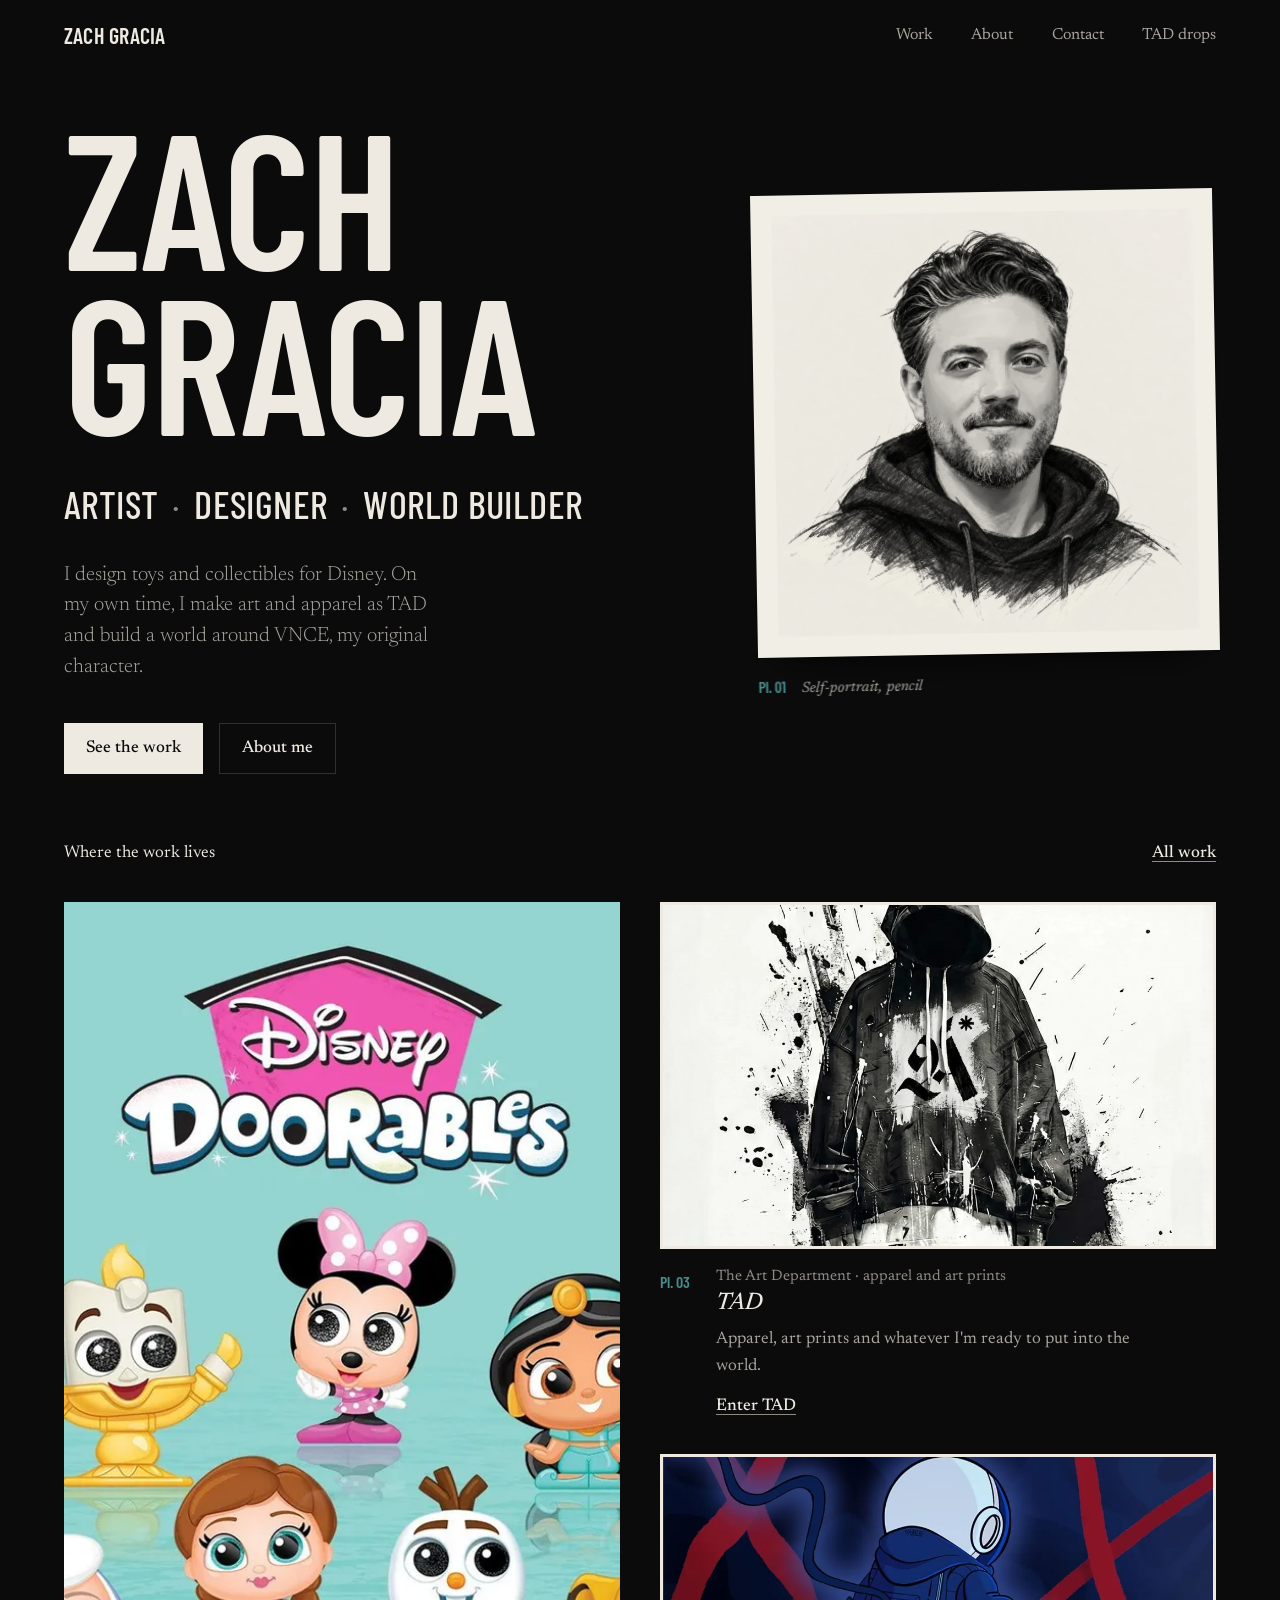
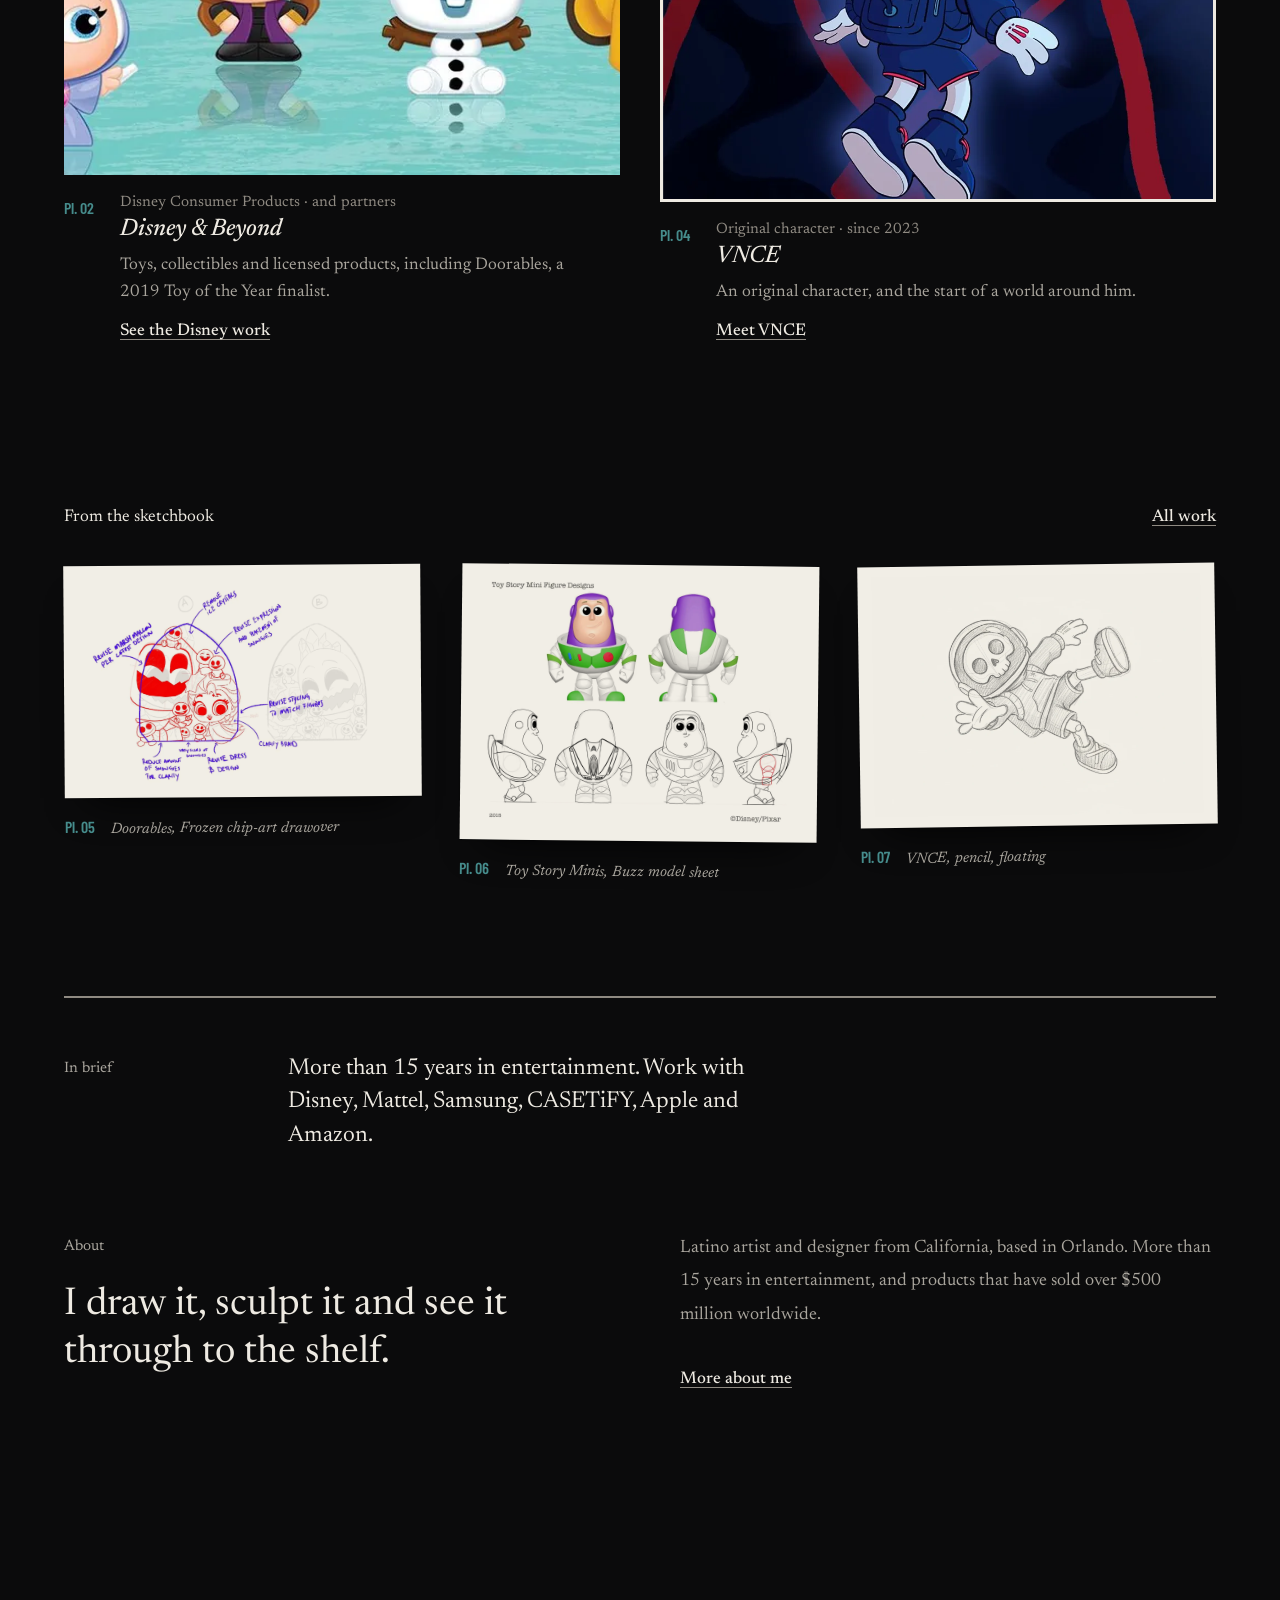
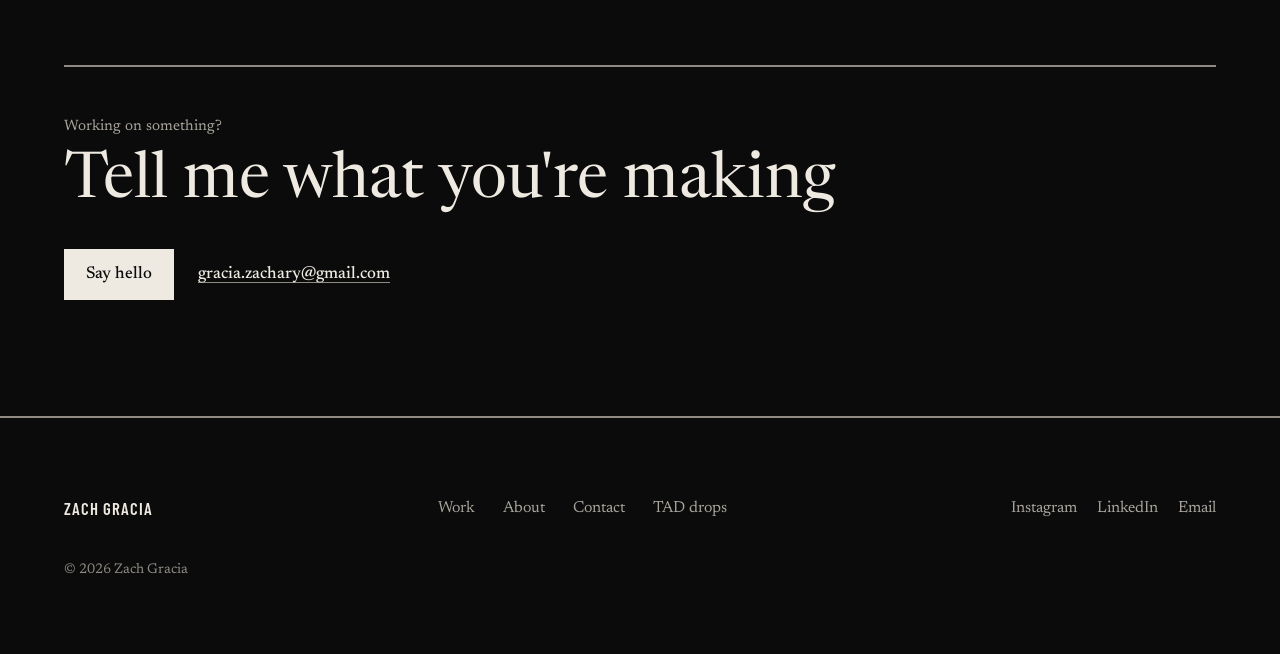
==== commit 5f9ebee6: "Preview: round 7 from the AI council review, Doorables as a finalist, the real Snow White final - Ho" ====
--- a/index.html
+++ b/index.html
@@ -4,10 +4,17 @@
   <meta charset="UTF-8">
   <meta name="viewport" content="width=device-width, initial-scale=1.0">
   <title>Zach Gracia — Artist, Designer, World Builder</title>
-  <meta name="description" content="Zach Gracia: artist, designer and world builder, and a creative leader in Disney consumer products.">
+  <meta name="description" content="Zach Gracia is an artist, designer and world builder: creator of TAD and VNCE, and a creative leader in Disney consumer products.">
+  <meta property="og:type" content="website">
+  <meta property="og:title" content="Zach Gracia — Artist, Designer, World Builder">
+  <meta property="og:description" content="Zach Gracia is an artist, designer and world builder: creator of TAD and VNCE, and a creative leader in Disney consumer products.">
+  <meta property="og:image" content="images/og/og-home.jpg">
+  <meta name="twitter:card" content="summary_large_image">
+  <link rel="icon" href="favicon.svg" type="image/svg+xml">
   <link rel="stylesheet" href="css/styles.css">
+  <link rel="stylesheet" href="css/catalogue.css">
 </head>
-<body>
+<body class="has-motion">
 
   <a class="skip-link" href="#main">Skip to content</a>
 
@@ -15,11 +22,10 @@
     <div class="nav-inner">
       <a href="index.html" class="nav-logo">Zach Gracia</a>
       <div class="nav-links">
-        <a href="portfolio.html" class="nav-link">Portfolio</a>
+        <a href="portfolio.html" class="nav-link">Work</a>
         <a href="about.html" class="nav-link">About</a>
-        <a href="publications.html" class="nav-link">Publications</a>
         <a href="contact.html" class="nav-link">Contact</a>
-        <a href="cart.html" class="nav-cart">Shop TAD</a>
+        <a href="cart.html" class="nav-cart">TAD drops</a>
       </div>
       <button class="nav-hamburger" aria-label="Open menu" aria-expanded="false" aria-controls="mobile-menu">
         <span></span><span></span><span></span>
@@ -28,11 +34,10 @@
   </nav>
 
   <div class="nav-mobile-overlay" id="mobile-menu">
-    <a href="portfolio.html" class="nav-mobile-link">Portfolio</a>
+    <a href="portfolio.html" class="nav-mobile-link">Work</a>
     <a href="about.html" class="nav-mobile-link">About</a>
-    <a href="publications.html" class="nav-mobile-link">Publications</a>
     <a href="contact.html" class="nav-mobile-link">Contact</a>
-    <a href="cart.html" class="nav-mobile-link">Shop</a>
+    <a href="cart.html" class="nav-mobile-link">TAD drops</a>
   </div>
 
   <main id="main">
@@ -42,26 +47,29 @@
     <div class="hero-bg-text" aria-hidden="true">ZG</div>
     <div class="hero-accent-line" aria-hidden="true"></div>
     <div class="hero-content">
-      <p class="hero-eyebrow">Creative leader · Disney consumer products</p>
-      <h1 class="hero-title">ZACH<br>GRACIA</h1>
-      <div class="hero-divider"></div>
+      <div class="hero-text">
+        <h1 class="hero-title">ZACH<br>GRACIA</h1>
       <div class="hero-roles">
-        <span class="hero-role">Creative Leader</span>
-        <span class="hero-role-sep">·</span>
-        <span class="hero-role">Toy Designer</span>
-        <span class="hero-role-sep">·</span>
-        <span class="hero-role">Illustrator</span>
-        <span class="hero-role-sep">·</span>
-        <span class="hero-role">Original IP Creator</span>
+        <span class="hero-role">Artist</span>
+        <span class="hero-role-sep" aria-hidden="true">·</span>
+        <span class="hero-role">Designer</span>
+        <span class="hero-role-sep" aria-hidden="true">·</span>
+        <span class="hero-role">World Builder</span>
       </div>
       <p class="hero-statement">
-        Designing across dimensions — from Disney consumer products to original
-        IP that lives at the intersection of art, culture, and play.
+        I design toys and collectibles for Disney. On my own time, I make art and apparel as TAD and build a world around VNCE, my original character.
       </p>
       <div class="hero-actions">
-        <a href="portfolio.html" class="btn-primary">View Work <span aria-hidden="true">→</span></a>
-        <a href="about.html" class="btn-secondary">About</a>
-      </div>
+        <a href="portfolio.html" class="btn-primary">See the work</a>
+        <a href="about.html" class="btn-secondary">About me</a>
+      </div>
+      </div>
+      <figure class="hero-plate">
+        <div class="ph has-img mount-paper" style="aspect-ratio: 1 / 1">
+          <img src="portrait/assets/zg-portrait.webp" srcset="portrait/assets/zg-portrait-800w.webp 800w, portrait/assets/zg-portrait.webp 2048w" sizes="(max-width: 1024px) 90vw, 560px" alt="Pencil self-portrait of Zach Gracia" width="2048" height="2048" loading="eager" fetchpriority="high">
+          <span class="ph-label">Self-portrait, pencil</span>
+        </div>
+      </figure>
     </div>
     <div class="hero-scroll" aria-hidden="true">
       <div class="hero-scroll-line"></div>
@@ -72,80 +80,86 @@
   <!-- FEATURED WORK -->
   <section class="featured-work">
     <div class="featured-work-header">
-      <span class="label">Selected Work</span>
-      <a href="portfolio.html" class="btn-ghost">View All <span aria-hidden="true">→</span></a>
+      <span class="label">Where the work lives</span>
+      <a href="portfolio.html" class="btn-ghost">All work</a>
     </div>
     <div class="featured-work-grid">
+
+      <a href="projects/disney.html" class="featured-card">
+        <div class="featured-card-image">
+          <div class="ph ph-3-4 has-img mount-bare">
+            <img src="images/work/disney-doorables-lineup-front-signature-doors-1600.webp" srcset="images/work/disney-doorables-lineup-front-signature-doors-1600-800w.webp 800w, images/work/disney-doorables-lineup-front-signature-doors-1600.webp 1600w" sizes="(max-width: 768px) 100vw, 1200px" alt="Disney Doorables figures lined up in front of their signature doors" width="1600" height="856" loading="lazy">
+            <span class="ph-label">Doorables</span>
+          </div>
+        </div>
+        <div class="featured-card-overlay"></div>
+        <div class="featured-card-content">
+          <p class="featured-card-brand">Disney Consumer Products · and partners</p>
+          <h2 class="featured-card-title">Disney & Beyond</h2>
+          <p class="featured-card-desc">Toys, collectibles and licensed products, including Doorables, a 2019 Toy of the Year finalist.</p>
+          <span class="featured-card-cta">See the Disney work</span>
+        </div>
+      </a>
 
       <a href="projects/tad.html" class="featured-card">
         <div class="featured-card-image">
-          <div class="ph ph-3-4">
-            <span class="ph-label">TAD — Brand World</span>
+          <div class="ph ph-16-9 has-img mount-keyline">
+            <img src="images/work/tad-jpg-1000.webp" srcset="images/work/tad-jpg-1000-800w.webp 800w, images/work/tad-jpg-1000.webp 1000w" sizes="(max-width: 768px) 100vw, 1200px" alt="TAD brand image: a hooded figure in ink splatter" width="1000" height="1333" loading="lazy">
+            <span class="ph-label">TAD, brand image</span>
           </div>
         </div>
         <div class="featured-card-overlay"></div>
         <div class="featured-card-content">
-          <p class="featured-card-brand">Original IP · Brand</p>
+          <p class="featured-card-brand">The Art Department · apparel and art prints</p>
           <h2 class="featured-card-title">TAD</h2>
-          <p class="featured-card-desc">Create What You Can't Explain. An original designer toy brand at the edge of art, culture, and play.</p>
-          <span class="featured-card-cta">Explore Brand <span aria-hidden="true">→</span></span>
+          <p class="featured-card-desc">Apparel, art prints and whatever I'm ready to put into the world.</p>
+          <span class="featured-card-cta">Enter TAD</span>
         </div>
       </a>
 
       <a href="projects/vnce.html" class="featured-card">
         <div class="featured-card-image">
-          <div class="ph ph-16-9">
-            <span class="ph-label">VNCE — Character Design</span>
+          <div class="ph ph-16-9 has-img mount-keyline">
+            <img src="images/work/vnce-jpg-1000.webp" srcset="images/work/vnce-jpg-1000-800w.webp 800w, images/work/vnce-jpg-1000.webp 1000w" sizes="(max-width: 768px) 100vw, 1200px" alt="VNCE, the original character" width="1000" height="1333" loading="lazy">
+            <span class="ph-label">VNCE</span>
           </div>
         </div>
         <div class="featured-card-overlay"></div>
         <div class="featured-card-content">
-          <p class="featured-card-brand">Original IP · Character</p>
+          <p class="featured-card-brand">Original character · since 2023</p>
           <h2 class="featured-card-title">VNCE</h2>
-          <p class="featured-card-desc">Not just a portfolio piece — a world unto itself. Original character IP built to last.</p>
-          <span class="featured-card-cta">Meet VNCE <span aria-hidden="true">→</span></span>
-        </div>
-      </a>
-
-      <a href="projects/disney.html" class="featured-card">
-        <div class="featured-card-image">
-          <div class="ph ph-16-9">
-            <span class="ph-label">Disney — Consumer Products</span>
-          </div>
-        </div>
-        <div class="featured-card-overlay"></div>
-        <div class="featured-card-content">
-          <p class="featured-card-brand">Professional · Disney</p>
-          <h2 class="featured-card-title">Disney & Beyond</h2>
-          <p class="featured-card-desc">Product design and creative direction for global entertainment brands generating over $500M in sales.</p>
-          <span class="featured-card-cta">View Work <span aria-hidden="true">→</span></span>
-        </div>
-      </a>
-
-    </div>
-  </section>
-
-  <!-- STATS -->
-  <div class="stats">
-    <div class="stats-inner">
-      <div class="stat-item">
-        <p class="stat-value"><span>$500</span>M+</p>
-        <p class="stat-label">Global Sales Generated</p>
-      </div>
-      <div class="stat-item">
-        <p class="stat-value">10<span>+</span></p>
-        <p class="stat-label">Years in Industry</p>
-      </div>
-      <div class="stat-item">
-        <p class="stat-value">2<span>D/</span>3D</p>
-        <p class="stat-label">Design Disciplines</p>
-      </div>
-      <div class="stat-item">
-        <p class="stat-value"><span>∞</span></p>
-        <p class="stat-label">Worlds to Build</p>
-      </div>
-    </div>
-  </div>
+          <p class="featured-card-desc">An original character, and the start of a world around him.</p>
+          <span class="featured-card-cta">Meet VNCE</span>
+        </div>
+      </a>
+
+    </div>
+  </section>
+
+  <!-- FROM THE SKETCHBOOK -->
+  <section class="sketchbook">
+    <div class="featured-work-header">
+      <span class="label">From the sketchbook</span>
+      <a href="portfolio.html" class="btn-ghost">All work</a>
+    </div>
+    <div class="sketchbook-row">
+      <a href="projects/disney.html#doorables" class="sketch-link">
+        <div class="ph has-img mount-paper" style="aspect-ratio: 1600 / 1039; --r: 1600 / 1039"><img src="images/work/doorables-frozen-chip-art-drawover-red-blue-1600.webp" srcset="images/work/doorables-frozen-chip-art-drawover-red-blue-1600-800w.webp 800w, images/work/doorables-frozen-chip-art-drawover-red-blue-1600.webp 1600w" sizes="(max-width: 768px) 100vw, 1200px" alt="Frozen Doorables chip art with red and blue revision drawovers" width="1600" height="1039" loading="lazy"><span class="ph-label">Doorables, Frozen chip-art drawover</span></div>
+      </a>
+      <a href="projects/disney.html#toy-story-minis" class="sketch-link">
+        <div class="ph has-img mount-paper" style="aspect-ratio: 1600 / 1236; --r: 1600 / 1236"><img src="images/work/toy-story-minis-buzz-lightyear-model-sheet-1600.webp" srcset="images/work/toy-story-minis-buzz-lightyear-model-sheet-1600-800w.webp 800w, images/work/toy-story-minis-buzz-lightyear-model-sheet-1600.webp 1600w" sizes="(max-width: 768px) 100vw, 1200px" alt="Toy Story Minis Buzz Lightyear model sheet" width="1600" height="1236" loading="lazy"><span class="ph-label">Toy Story Minis, Buzz model sheet</span></div>
+      </a>
+      <a href="projects/vnce.html" class="sketch-link">
+        <div class="ph has-img mount-paper" style="aspect-ratio: 1184 / 864; --r: 1184 / 864"><img src="images/work/vnce-pencil-floating.webp" srcset="images/work/vnce-pencil-floating-800w.webp 800w, images/work/vnce-pencil-floating.webp 1184w" sizes="(max-width: 768px) 100vw, 1200px" alt="Pencil drawing of VNCE floating" width="1184" height="864" loading="lazy"><span class="ph-label">VNCE, pencil, floating</span></div>
+      </a>
+    </div>
+  </section>
+
+  <!-- INDEX -->
+  <dl class="index-line">
+    <dt>In brief</dt>
+    <dd>More than 15 years in entertainment. Work with Disney, Mattel, Samsung, CASETiFY, Apple and Amazon.</dd>
+  </dl>
 
   <!-- ABOUT TEASER -->
   <section class="about-teaser">
@@ -153,14 +167,26 @@
       <div>
         <span class="label">About</span>
         <h2 class="about-teaser-quote">
-          Blending <em>2D and 3D design</em> to create worlds at the intersection of art, culture, and play.
+          I draw it, sculpt it and see it through to the shelf.
         </h2>
       </div>
       <div>
         <p class="about-teaser-body">
-          Zach Gracia is a dynamic Latino artist and designer with over a decade of experience in the toy and entertainment industry. Today a creative leader in The Walt Disney Company's consumer products business, Zach has collaborated with Samsung, Mattel, Casetify, Apple, and Amazon — creating products that have generated over $500 million in global sales.
+          Latino artist and designer from California, based in Orlando. More than 15 years in entertainment, and products that have sold over $500 million worldwide.
         </p>
-        <a href="about.html" class="btn-ghost">Full Bio <span aria-hidden="true">→</span></a>
+        <a href="about.html" class="btn-ghost">More about me</a>
+      </div>
+    </div>
+  </section>
+
+  <!-- CONTACT BAND -->
+  <section class="close-band">
+    <div class="close-band-inner">
+      <p class="label">Working on something?</p>
+      <h2 class="close-band-title">Tell me what you're making</h2>
+      <div class="close-band-actions">
+        <a href="contact.html" class="btn-primary">Say hello</a>
+        <a href="mailto:gracia.zachary@gmail.com" class="btn-ghost">gracia.zachary@gmail.com</a>
       </div>
     </div>
   </section>
@@ -172,10 +198,10 @@
     <div class="footer-inner">
       <a href="index.html" class="footer-logo">Zach Gracia</a>
       <nav class="footer-links">
-        <a href="portfolio.html" class="footer-link">Portfolio</a>
+        <a href="portfolio.html" class="footer-link">Work</a>
         <a href="about.html" class="footer-link">About</a>
-        <a href="publications.html" class="footer-link">Publications</a>
         <a href="contact.html" class="footer-link">Contact</a>
+        <a href="cart.html" class="footer-link">TAD drops</a>
       </nav>
       <div class="footer-social">
         <a href="https://www.instagram.com/zach_gracia/" class="footer-link" target="_blank" rel="noopener">Instagram<span class="visually-hidden"> (opens in a new tab)</span></a>
@@ -183,9 +209,10 @@
         <a href="mailto:gracia.zachary@gmail.com" class="footer-link">Email</a>
       </div>
     </div>
-    <p class="footer-copy">Copyright ©2024 Zach Gracia. All rights reserved.</p>
+    <p class="footer-copy">© 2026 Zach Gracia</p>
   </footer>
 
   <script src="js/main.js"></script>
+  <script src="js/motion.js"></script>
 </body>
 </html>
--- a/css/catalogue.css
+++ b/css/catalogue.css
@@ -0,0 +1,927 @@
+/* ==========================================================
+   CATALOGUE DIRECTION (preview)
+   The site as an exhibition catalogue: quiet ink ground, literary
+   serif text, condensed display type for names and world titles
+   only, and every piece of work shown as a numbered plate with a
+   heavy keyline and a wall label beneath it.
+   Loaded after styles.css. Folded into it once approved.
+   ========================================================== */
+@import url('https://fonts.googleapis.com/css2?family=Barlow+Condensed:wght@500;600&family=Newsreader:ital,opsz,wght@0,6..72,400;0,6..72,500;1,6..72,400&display=swap');
+
+:root {
+  /* ink ramp: neutral black with a trace of warmth, paper-white type */
+  --bg: #0b0b0c;
+  --bg-surface: #121214;
+  --bg-elevated: #18181b;
+  --text-primary: #eeeae2;   /* 16.4:1 on bg */
+  --text-secondary: #a9a59d; /* 8.0:1 on bg */
+  --text-muted: #8f8a82;     /* 5.7:1 on bg, 5.2:1 on raised */
+  --keyline: #8f8a82;        /* plate outline, 5.7:1 */
+  --border: rgba(238, 234, 226, 0.09);
+  --border-light: rgba(238, 234, 226, 0.16);
+  --border-control: #6b6862;
+
+  /* brand teal stays, used for plate numbers, the current page and focus only */
+  --accent: #468C8C;
+
+  --font-display: 'Barlow Condensed', sans-serif;
+  --font-ui: 'Newsreader', Georgia, serif;
+  --font-body: 'Newsreader', Georgia, serif;
+
+  --ease: cubic-bezier(0.22, 1, 0.36, 1);
+  --transition-fast: 150ms var(--ease);
+  --transition: 240ms var(--ease);
+  --transition-slow: 400ms var(--ease);
+}
+
+body {
+  font-family: var(--font-body);
+  font-size: 18px;
+  font-weight: 400;
+  line-height: 1.6;
+  counter-reset: plate;
+}
+body::after { display: none; }               /* grain off */
+strong { font-weight: 500; }
+
+/* ---------- decoration removed ---------- */
+.hero-bg-text, .hero-accent-line, .hero-scroll, .hero-divider,
+.tad-hero-bg, .vnce-hero-glow, .cart-hero-bg, .sub-project-number,
+.project-hero > div[style*="radial-gradient"] { display: none !important; }
+
+/* ---------- labels: sentence case, no tracking ---------- */
+.label, .hero-eyebrow, .featured-card-brand, .project-card-brand,
+.project-hero-label, .project-meta-label, .project-section-label,
+.credential-group-label, .form-label, .pub-card-type, .cart-hero-eyebrow,
+.vnce-stat-cell-label, .stat-label, .filter-tab, .drop-badge,
+.tad-back, .vnce-back, .disney-back {
+  font-family: var(--font-ui);
+  font-size: 15px;
+  font-weight: 400;
+  letter-spacing: 0;
+  text-transform: none;
+  color: var(--text-secondary);
+}
+
+/* ---------- navigation ---------- */
+.nav.scrolled { background: rgba(11, 11, 12, 0.97); backdrop-filter: none; -webkit-backdrop-filter: none; }
+.nav-logo {
+  font-family: var(--font-display);
+  font-weight: 600;
+  font-size: 22px;
+  letter-spacing: 0.01em;
+  color: var(--text-primary);
+}
+.nav-link, .nav-cart {
+  font-family: var(--font-ui);
+  font-size: 16px;
+  font-weight: 400;
+  letter-spacing: 0;
+  text-transform: none;
+  color: var(--text-secondary);
+  border: 0;
+  padding: 8px 0;
+}
+.nav-link::after { height: 2px; bottom: 2px; }
+.nav-cart:hover { background: none; color: var(--text-primary); }
+.nav-mobile-link { font-weight: 600; color: var(--text-primary); }
+
+/* ---------- buttons and links ---------- */
+.btn-primary, .cart-notify-btn {
+  background: var(--text-primary);
+  color: var(--bg);
+  font-family: var(--font-ui);
+  font-size: 17px;
+  font-weight: 500;
+  letter-spacing: 0;
+  text-transform: none;
+  padding: 12px 22px;
+  min-height: 48px;
+}
+.btn-primary:hover, .cart-notify-btn:hover { background: #ffffff; transform: none; }
+.btn-secondary {
+  font-family: var(--font-ui);
+  font-size: 17px;
+  letter-spacing: 0;
+  text-transform: none;
+  color: var(--text-primary);
+  border-color: var(--border-light);
+  min-height: 48px;
+  padding: 11px 22px;
+}
+.btn-ghost, .featured-card-cta {
+  font-family: var(--font-ui);
+  font-size: 17px;
+  letter-spacing: 0;
+  text-transform: none;
+  color: var(--text-primary);
+  text-decoration: underline;
+  text-decoration-color: var(--keyline);
+  text-underline-offset: 4px;
+  min-height: 32px;
+}
+.btn-ghost:hover { gap: 8px; text-decoration-color: var(--text-primary); }
+
+/* ---------- the plate: signature detail ----------
+   Every piece of work sits in a heavy keyline frame, numbered
+   in teal, with its wall label set beneath the frame.        */
+.ph {
+  background: var(--bg-elevated);
+  border: 2px solid var(--keyline);
+  overflow: visible;
+  counter-increment: plate;
+  margin-bottom: 52px;
+}
+.ph::before { display: none; }
+.ph-label {
+  position: absolute;
+  top: 100%;
+  left: 0;
+  right: 0;
+  padding: 12px 0 0;
+  text-align: left;
+  font-family: var(--font-ui);
+  font-size: 15px;
+  font-weight: 400;
+  font-style: italic;
+  letter-spacing: 0;
+  text-transform: none;
+  color: var(--text-secondary);
+  line-height: 1.4;
+}
+.ph-label::before {
+  content: 'Pl. ' counter(plate, decimal-leading-zero) '\2003' / '';
+  font-family: var(--font-display);
+  font-style: normal;
+  font-weight: 600;
+  font-size: 16px;
+  color: var(--accent);
+}
+.ph-label::after { content: none; }
+.gallery-2col, .gallery-3col, .gallery-asymm { column-gap: 24px; margin-bottom: 0; }
+.gallery-2col { grid-template-columns: minmax(0, 1fr) minmax(0, 1fr); }
+.gallery-3col { grid-template-columns: repeat(3, minmax(0, 1fr)); }
+.gallery-asymm { grid-template-columns: minmax(0, 2fr) minmax(0, 1fr); }
+.gallery-full { margin-bottom: 0 !important; }
+.gallery-asymm > div[style] { gap: 0 !important; }
+
+/* no zoom on hover */
+.featured-card:hover .featured-card-image .ph,
+.project-card:hover .project-card-image .ph,
+.drop-card:hover .drop-card-image .ph { transform: none; }
+
+/* ---------- one left edge for every section ---------- */
+.nav-inner, .featured-work-header, .featured-work-grid, .portfolio-grid,
+.publications-grid, .index-line { max-width: calc(var(--max-width) + 2 * var(--gutter)); }
+
+/* page-specific inline styles that still force the old label look */
+html body .vnce-back, html body .tad-back, html body .disney-back,
+html body .vnce-stat-cell-label {
+  font-family: var(--font-ui); font-size: 15px; letter-spacing: 0;
+  text-transform: none; color: var(--text-secondary); font-weight: 400;
+}
+
+/* ---------- hero ---------- */
+.hero { min-height: 92vh; justify-content: center; }
+.hero-content {
+  padding-bottom: 0;
+  display: grid;
+  grid-template-columns: minmax(0, 1.15fr) minmax(0, 0.85fr);
+  gap: 64px;
+  align-items: center;
+}
+.hero-plate .ph { aspect-ratio: 4 / 5; margin-bottom: 0; }
+.hero-plate .ph-label { position: static; padding: 12px 0 0; }
+.hero-plate { margin: 0 0 40px; }
+.hero-eyebrow { margin-bottom: 24px; }
+.hero-title {
+  font-weight: 600;
+  font-size: clamp(84px, 15vw, 216px);
+  line-height: 0.86;
+  letter-spacing: -0.01em;
+  margin-bottom: 32px;
+}
+.hero-roles { gap: 0; margin-bottom: 24px; }
+.hero-role {
+  font-family: var(--font-display);
+  font-size: clamp(26px, 3vw, 40px);
+  font-weight: 500;
+  letter-spacing: 0.01em;
+  color: var(--text-primary);
+}
+.hero-role-sep { color: var(--text-muted); opacity: 1; font-size: clamp(26px, 3vw, 40px); margin: 0 14px; font-family: var(--font-display); }
+.hero-statement { font-size: clamp(19px, 1.6vw, 22px); line-height: 1.5; max-width: 34ch; color: var(--text-secondary); margin-bottom: 40px; }
+.hero-eyebrow, .hero-title, .hero-roles, .hero-statement, .hero-actions { animation-duration: 0.5s; }
+
+/* ---------- home: three worlds as plates ---------- */
+.featured-work-header { padding-bottom: 32px; align-items: baseline; }
+.featured-work-header .label { font-size: 17px; color: var(--text-primary); }
+.featured-work-grid { gap: 32px 40px; }
+.featured-card { background: none; overflow: visible; display: flex; flex-direction: column; }
+.featured-card > * { grid-area: auto; }
+.featured-card-overlay { display: none; }
+.featured-work-grid { grid-template-rows: auto auto; }
+.featured-card { min-width: 0; }
+.featured-card-image, .featured-card-image .ph { height: auto; overflow: visible; }
+.featured-card:not(:first-child) .ph { aspect-ratio: 16 / 10; }
+.featured-card:first-child .featured-card-image { flex: 1; display: flex; }
+.featured-card:first-child .featured-card-image .ph { min-height: 520px; height: auto; flex: 1; aspect-ratio: auto; }
+.featured-card .ph { margin-bottom: 0; }
+.featured-card .ph-label { position: static; padding: 0; text-align: center; color: var(--text-muted); }
+.featured-card .ph-label::before { content: none; }
+.featured-card-content {
+  position: relative;
+  transform: none;
+  padding: 14px 0 0 56px;
+  align-self: stretch;
+}
+.featured-card-content::before {
+  content: 'Pl. ' counter(plate, decimal-leading-zero);
+  position: absolute;
+  left: 0;
+  top: 20px;
+  font-family: var(--font-display);
+  font-weight: 600;
+  font-size: 16px;
+  color: var(--accent);
+}
+.featured-card { counter-increment: plate; }
+.featured-card .ph { counter-increment: none; }
+.featured-card-title {
+  font-family: var(--font-ui);
+  font-size: 24px;
+  font-weight: 500;
+  font-style: italic;
+  text-transform: none;
+  line-height: 1.2;
+  margin: 0;
+}
+.featured-card-brand { margin: 2px 0 0; color: var(--text-muted); }
+.featured-card-desc {
+  opacity: 1;
+  transform: none;
+  font-size: 17px;
+  color: var(--text-secondary);
+  max-width: 46ch;
+  margin: 8px 0 10px;
+}
+.featured-card-cta { display: inline-flex; }
+
+/* ---------- home: index line replaces the stats strip ---------- */
+.index-line {
+  margin: 0 auto;
+  padding: 56px var(--gutter);
+  background-image: linear-gradient(var(--keyline), var(--keyline));
+  background-size: calc(100% - 2 * var(--gutter)) 2px;
+  background-position: top center;
+  background-repeat: no-repeat;
+  display: grid;
+  grid-template-columns: minmax(120px, 200px) 1fr;
+  gap: 24px;
+  font-size: clamp(20px, 1.8vw, 26px);
+  line-height: 1.45;
+}
+.index-line dt { font-size: 15px; color: var(--text-secondary); padding-top: 6px; }
+.index-line dd { margin: 0; max-width: 40ch; }
+
+/* ---------- about teaser ---------- */
+.about-teaser-quote {
+  font-family: var(--font-ui);
+  font-weight: 400;
+  text-transform: none;
+  font-size: clamp(28px, 3vw, 40px);
+  line-height: 1.25;
+}
+.about-teaser-quote em { color: var(--text-primary); font-style: italic; }
+.about-teaser-body { font-size: 18px; color: var(--text-secondary); }
+.about-teaser-inner { align-items: start; }
+
+/* ---------- page and project titles ---------- */
+.page-header-title, .project-hero-title, .about-hero-title, .contact-title, .cart-hero-title {
+  font-weight: 600;
+  letter-spacing: -0.01em;
+}
+.project-hero-tagline, .cart-hero-sub {
+  font-family: var(--font-ui);
+  font-weight: 400;
+  font-style: italic;
+  font-size: clamp(22px, 2.4vw, 30px);
+  text-transform: none;
+  letter-spacing: 0;
+  color: var(--text-secondary);
+  line-height: 1.3;
+}
+.project-section-title, .achievements-title, .drops-title {
+  font-family: var(--font-ui);
+  font-weight: 400;
+  text-transform: none;
+  font-size: clamp(32px, 3.6vw, 48px);
+  line-height: 1.15;
+  margin-bottom: 20px;
+}
+.project-section-label { margin-bottom: 8px; color: var(--text-muted); }
+.project-section-body, .project-intro-text, .about-bio-text p, .about-hero-intro, .contact-desc {
+  font-size: 18px;
+  line-height: 1.65;
+  color: var(--text-secondary);
+}
+.project-section-body { max-width: 62ch; }
+.project-intro { border-bottom: 2px solid var(--keyline); }
+.project-meta-label { font-size: 14px; color: var(--text-muted); margin-bottom: 2px; }
+.project-meta-value { font-family: var(--font-ui); font-size: 17px; color: var(--text-primary); }
+.about-hero-role {
+  font-family: var(--font-display);
+  font-weight: 500;
+  font-size: clamp(26px, 3vw, 40px);
+  text-transform: none;
+  color: var(--text-primary);
+}
+.about-bio-text strong { color: var(--text-primary); font-weight: 400; }
+.credential-item { font-family: var(--font-ui); font-size: 16px; }
+.credential-item strong { font-weight: 500; }
+
+/* exhibitions become the catalogue index */
+.achievements { border-top: 2px solid var(--keyline); }
+.achievement-year { font-family: var(--font-display); font-weight: 600; font-size: 18px; color: var(--text-primary); }
+.achievement-title { font-family: var(--font-ui); font-size: 18px; }
+.achievement-venue { font-family: var(--font-ui); font-size: 16px; color: var(--text-secondary); font-style: italic; }
+
+/* VNCE spec table, catalogue style */
+.vnce-stat-row { border: 0; border-top: 2px solid var(--keyline); border-bottom: 1px solid var(--border); }
+.vnce-stat-cell { padding: 20px 24px 20px 0; border-right: 0; }
+.vnce-stat-cell-value { font-family: var(--font-ui); font-size: 17px; }
+
+/* project-to-project nav */
+.project-body + div[style*="justify-content"] { border-top: 2px solid var(--keyline) !important; }
+
+/* footer */
+.footer { border-top: 2px solid var(--keyline); }
+.footer-logo { font-weight: 600; color: var(--text-primary); }
+.footer-link, .footer-social a {
+  font-family: var(--font-ui);
+  font-size: 16px;
+  letter-spacing: 0;
+  text-transform: none;
+  color: var(--text-secondary);
+  padding: 6px 0;
+}
+.footer-copy { font-size: 14px; color: var(--text-muted); }
+
+@media (max-width: 1024px) {
+  .featured-work-grid { grid-template-rows: none; }
+  .featured-card:first-child .featured-card-image .ph { min-height: 0; aspect-ratio: 4 / 3; }
+  .hero-content { grid-template-columns: 1fr; gap: 40px; }
+  .hero-plate { max-width: 420px; }
+}
+@media (max-width: 768px) {
+  body { font-size: 17px; }
+  .index-line { grid-template-columns: 1fr; gap: 8px; padding: 40px var(--gutter); }
+  .achievement-item { grid-template-columns: 56px 1fr; }
+  .achievement-venue { display: block; grid-column: 2; text-align: left; white-space: normal; margin-top: -12px; }
+  .hero-role-sep { margin: 0 8px; }
+  .gallery-2col, .gallery-3col, .gallery-asymm { grid-template-columns: minmax(0, 1fr); row-gap: 0; }
+}
+
+/* full-width plates keep the page gutter so their wall label lines up */
+main > .gallery-full {
+  padding: 0 var(--gutter);
+  max-width: calc(var(--max-width) + 2 * var(--gutter));
+  margin: 0 auto !important;
+}
+
+/* ---------- real artwork inside plates ---------- */
+.ph.has-img { background: var(--bg); }
+.ph.has-img > img {
+  position: absolute;
+  inset: 0;
+  width: 100%;
+  height: 100%;
+  object-fit: cover;
+  display: block;
+}
+.featured-card .ph.has-img .ph-label,
+.project-card .ph.has-img .ph-label { display: none; }
+.hero-plate .ph-label { position: absolute; top: 100%; padding: 12px 0 0; }
+
+/* TAD statement on the shop page */
+.tad-statement {
+  border-top: 2px solid var(--keyline);
+  padding-top: 56px;
+  display: grid;
+  grid-template-columns: 1fr 1fr;
+  gap: 64px;
+}
+@media (max-width: 768px) { .tad-statement { grid-template-columns: 1fr; gap: 24px; } }
+
+/* uncropped plates never get taller than most of the screen */
+.ph.has-img[style*="--r"] {
+  max-width: min(100%, calc(78vh * var(--r)));
+  margin-left: auto;
+  margin-right: auto;
+}
+.gallery-2col > .ph.has-img, .gallery-3col > .ph.has-img, .gallery-asymm .ph.has-img { margin-left: 0; }
+
+/* ---------- Work page: cards become plates too ---------- */
+.portfolio-grid { gap: 48px 32px; }
+.project-card { background: none; overflow: visible; counter-increment: plate; }
+.project-card .ph { margin-bottom: 0; counter-increment: none; }
+.project-card .ph-label { display: none; }
+.project-card-info {
+  position: relative;
+  border-top: 0;
+  padding: 14px 0 0 56px;
+  align-items: flex-start;
+}
+.project-card-info::before {
+  content: 'Pl. ' counter(plate, decimal-leading-zero);
+  position: absolute;
+  left: 0;
+  top: 20px;
+  font-family: var(--font-display);
+  font-weight: 600;
+  font-size: 16px;
+  color: var(--accent);
+}
+.project-card-brand { margin-bottom: 2px; color: var(--text-muted); }
+.project-card-title { font-family: var(--font-ui); font-size: 22px; font-weight: 400; font-style: italic; }
+.project-card-arrow { display: none; }
+.ph.has-img > img[src*="tad-jpg"] { object-position: 50% 18%; }
+
+/* filters: plain text toggles, the current one underlined */
+.filter-tabs { border: 0; gap: 24px; }
+.filter-tab {
+  border: 0 !important;
+  padding: 8px 0;
+  font-size: 17px;
+  color: var(--text-secondary);
+  background: none !important;
+  text-decoration: underline;
+  text-decoration-color: transparent;
+  text-underline-offset: 6px;
+  text-decoration-thickness: 2px;
+}
+.filter-tab:hover { color: var(--text-primary); }
+.filter-tab.active { color: var(--text-primary); text-decoration-color: var(--accent); }
+
+/* ---------- shop cards ---------- */
+.drop-card { background: none; }
+.drop-card .ph { margin-bottom: 0; }
+.drop-card .ph-label { display: none; }
+.drop-card-info { padding: 14px 0 0; }
+.drop-card-title { font-family: var(--font-ui); font-size: 22px; font-weight: 400; font-style: italic; margin-bottom: 2px; }
+.drop-card-price.tbd {
+  font-family: var(--font-ui);
+  font-size: 15px;
+  letter-spacing: 0;
+  text-transform: none;
+  color: var(--text-secondary);
+}
+.drops-grid { gap: 32px; grid-template-columns: repeat(3, minmax(0, 1fr)); }
+
+/* ---------- Publications: entries read like a catalogue's bibliography ---------- */
+.pub-intro {
+  padding: 0 var(--gutter) 56px;
+  max-width: calc(var(--max-width) + 2 * var(--gutter));
+  margin: 0 auto;
+}
+.pub-intro p { font-size: clamp(19px, 1.6vw, 22px); line-height: 1.5; color: var(--text-secondary); max-width: 40ch; }
+.publications-grid {
+  grid-template-columns: repeat(2, minmax(0, 1fr));
+  gap: 0 48px;
+  background-image: linear-gradient(var(--keyline), var(--keyline));
+  background-size: calc(100% - 2 * var(--gutter)) 2px;
+  background-position: top center;
+  background-repeat: no-repeat;
+}
+.pub-card {
+  background: none;
+  border: 0;
+  border-bottom: 1px solid var(--border);
+  padding: 32px 0;
+  gap: 8px;
+}
+.pub-card:hover { border-color: var(--border); }
+.pub-card-type { color: var(--text-muted); }
+.pub-card-title { font-family: var(--font-ui); font-weight: 400; font-style: italic; font-size: clamp(22px, 2vw, 26px); line-height: 1.25; }
+.pub-card-desc { font-size: 17px; line-height: 1.6; color: var(--text-secondary); }
+.pub-card-meta { font-family: var(--font-ui); font-size: 15px; color: var(--text-muted); border-top: 0; padding-top: 4px; }
+
+/* newsletter: a quiet line, not a banner */
+.newsletter-wrap {
+  padding: 64px var(--gutter) clamp(80px, 12vw, 160px);
+  max-width: calc(var(--max-width) + 2 * var(--gutter));
+  margin: 0 auto;
+}
+.newsletter-cta { border: 0; border-top: 2px solid var(--keyline); padding: 48px 0 0; gap: 48px; align-items: end; }
+.newsletter-title { font-family: var(--font-ui); font-weight: 400; font-size: clamp(32px, 3.6vw, 48px); line-height: 1.15; margin-bottom: 12px; }
+.newsletter-desc { font-size: 18px; line-height: 1.6; color: var(--text-secondary); max-width: 40ch; }
+.newsletter-btn {
+  background: var(--text-primary);
+  color: var(--bg);
+  font-family: var(--font-ui);
+  font-size: 17px;
+  font-weight: 500;
+  padding: 12px 22px;
+  min-height: 48px;
+  white-space: nowrap;
+  transition: background var(--transition-fast);
+}
+.newsletter-btn:hover { background: #ffffff; }
+.newsletter-input { font-family: var(--font-ui); font-size: 17px; min-height: 48px; }
+
+/* ---------- Contact: plain, direct ---------- */
+.contact-title { font-size: clamp(72px, 11vw, 140px); }
+.contact-email {
+  font-family: var(--font-ui);
+  font-weight: 400;
+  font-size: clamp(22px, 2.2vw, 28px);
+  text-transform: none;
+  letter-spacing: 0;
+  color: var(--text-primary);
+  text-decoration: underline;
+  text-decoration-color: var(--keyline);
+  text-underline-offset: 6px;
+}
+.contact-email:hover { color: var(--text-primary); text-decoration-color: var(--text-primary); }
+.contact-desc { max-width: 40ch; }
+.contact-social { gap: 24px; }
+.contact-social-link {
+  font-family: var(--font-ui);
+  font-size: 17px;
+  letter-spacing: 0;
+  text-transform: none;
+  color: var(--text-primary);
+  border: 0;
+  padding: 6px 0;
+  text-decoration: underline;
+  text-decoration-color: var(--keyline);
+  text-underline-offset: 4px;
+}
+.contact-social-link:hover { color: var(--text-primary); text-decoration-color: var(--text-primary); }
+.form-label { font-size: 15px; color: var(--text-secondary); }
+.form-input, .form-textarea { font-family: var(--font-ui); font-size: 17px; background: var(--bg-surface); }
+
+@media (max-width: 768px) {
+  .publications-grid { grid-template-columns: minmax(0, 1fr); }
+  .newsletter-cta { align-items: start; }
+}
+.contact-section { min-height: 0; align-items: flex-start; padding-top: calc(var(--nav-height) + 72px); }
+
+/* ---------- visual depth on text pages: the work shows up here too ---------- */
+.page-header--with-plate {
+  display: grid;
+  grid-template-columns: minmax(0, 1fr) minmax(0, 420px);
+  gap: 48px;
+  align-items: end;
+  max-width: calc(var(--max-width) + 2 * var(--gutter));
+  margin: 0 auto;
+}
+.page-header--with-plate .page-header-inner { margin: 0; }
+.header-plate, .pub-plate, .contact-plate { margin: 0; }
+.header-plate .ph { margin-bottom: 40px; }
+
+.pub-card.has-plate {
+  display: grid;
+  grid-template-columns: 168px minmax(0, 1fr);
+  column-gap: 28px;
+  align-items: start;
+}
+.pub-plate .ph { margin-bottom: 0; }
+.pub-plate .ph-label { display: none; }
+.pub-text { display: flex; flex-direction: column; gap: 8px; }
+
+.contact-head {
+  display: grid;
+  grid-template-columns: minmax(0, 1fr) 200px;
+  gap: 32px;
+  align-items: end;
+  margin-bottom: 24px;
+}
+.contact-head .contact-title { margin-bottom: 0; }
+.contact-plate .ph { margin-bottom: 40px; }
+
+@media (max-width: 1024px) {
+  .page-header--with-plate { grid-template-columns: 1fr; }
+  .header-plate { max-width: 420px; padding: 0 var(--gutter); }
+}
+@media (max-width: 768px) {
+  .pub-card.has-plate { grid-template-columns: 112px minmax(0, 1fr); column-gap: 20px; }
+  .contact-head { grid-template-columns: minmax(0, 1fr) 120px; gap: 20px; }
+  .contact-plate .ph-label { display: none; }
+  .contact-plate .ph { margin-bottom: 0; }
+}
+.page-header--with-plate { grid-template-columns: minmax(0, 1fr) minmax(0, 340px); gap: 64px; }
+.page-header--with-plate .page-header-title { font-size: clamp(64px, 10vw, 150px); }
+.pub-plate .ph.has-img > img[src*="snow-white"] { object-position: 50% 20%; }
+.pub-plate .ph.has-img > img[src*="vnce-pencil"] { object-fit: contain; background: #fff; }
+
+/* ==========================================================
+   MOUNTS: the frame follows the medium
+   paper    sketches and line work sit on a sheet of paper
+   bare     product photography sits straight on the ground
+   keyline  finished art keeps a heavy outline
+   ========================================================== */
+.ph.mount-paper {
+  background: #f1eee6;
+  border: 0;
+  box-shadow: 0 24px 40px -24px rgba(0, 0, 0, 0.9), 0 1px 2px rgba(0, 0, 0, 0.35);
+  transform: rotate(-0.4deg);
+}
+.ph.mount-paper > img { inset: 4%; width: 92%; height: 92%; object-fit: contain; mix-blend-mode: multiply; }
+.gallery-2col > .ph.mount-paper:nth-child(even), .gallery-3col > .ph.mount-paper:nth-child(even) { transform: rotate(0.5deg); }
+.ph.mount-bare { border: 0; background: none; }
+.ph.mount-keyline { border: 3px solid var(--text-primary); }
+/* thumbnails on Home and Work: paper sheets crop less, product shots fill */
+.featured-card .ph.mount-paper > img, .project-card .ph.mount-paper > img { inset: 6%; width: 88%; height: 88%; }
+@media (prefers-reduced-motion: reduce) { .ph.mount-paper { transform: none !important; } }
+
+/* ---------- Contact: the animation sheet ---------- */
+.contact-inner--sheet {
+  grid-template-columns: minmax(0, 0.9fr) minmax(0, 1.1fr);
+  grid-template-areas: "text sheet" "form form";
+  gap: 56px 64px;
+  align-items: start;
+}
+.contact-inner--sheet > div:first-child { grid-area: text; position: relative; z-index: 2; }
+.contact-sheet { grid-area: sheet; margin: 0 0 0 -120px; padding-top: 40px; position: relative; z-index: 1; }
+.contact-sheet animation-sheets { display: block; width: 100%; }
+.contact-inner--sheet .contact-form {
+  grid-area: form;
+  display: grid;
+  grid-template-columns: 1fr 1fr;
+  gap: 20px 24px;
+  max-width: 880px;
+  border-top: 2px solid var(--keyline);
+  padding-top: 40px;
+}
+.contact-inner--sheet .contact-form > .form-group:nth-of-type(n+3),
+.contact-inner--sheet .contact-form > button { grid-column: 1 / -1; }
+/* the title crosses onto the paper and inverts where it does */
+.contact-inner--sheet .contact-title {
+  font-size: clamp(96px, 13vw, 200px);
+  line-height: 0.84;
+  mix-blend-mode: difference;
+  margin-right: -160px;
+}
+.sheet-label { margin-top: 20px; font-size: 15px; color: var(--text-secondary); }
+.sheet-label .pl { font-family: var(--font-display); font-weight: 600; font-size: 16px; color: var(--accent); margin-right: 14px; }
+.contact-head { display: block; margin-bottom: 28px; }
+@media (max-width: 1024px) {
+  .contact-inner--sheet { grid-template-columns: 1fr; grid-template-areas: "text" "sheet" "form"; }
+  .contact-sheet { margin: 0; padding-top: 0; max-width: 560px; }
+  .contact-inner--sheet .contact-title { margin-right: 0; mix-blend-mode: normal; }
+}
+@media (max-width: 600px) {
+  .contact-inner--sheet .contact-form { grid-template-columns: 1fr; }
+}
+
+/* ---------- Publications: one plate that turns as you read ---------- */
+.page-header--with-plate { grid-template-columns: minmax(0, 0.8fr) minmax(0, 1.2fr); gap: 0; align-items: end; }
+.page-header--with-plate .page-header-inner { position: relative; z-index: 2; }
+.page-header--with-plate .page-header-title {
+  font-size: clamp(80px, 11vw, 168px);
+  mix-blend-mode: difference;
+  margin-right: -40%;
+  margin-bottom: 72px;
+}
+.pub-stage { position: relative; z-index: 1; }
+.pub-stage .ph { margin-bottom: 44px; }
+.pub-stage .ph > img { object-fit: contain; transition: opacity 160ms var(--ease); }
+.pub-stage.is-turning .ph > img, .pub-stage.is-turning .ph-label { opacity: 0; }
+.pub-stage .ph-label { transition: opacity 160ms var(--ease); }
+.pub-card { cursor: default; outline-offset: 8px; transition: background-color 150ms var(--ease); padding-left: 16px; padding-right: 16px; margin: 0 -16px; }
+.pub-card:hover, .pub-card:focus-visible { background: var(--bg-surface); }
+.pub-card.has-plate { display: flex; }
+.pub-inline { display: none; }
+@media (max-width: 1024px) {
+  .page-header--with-plate { grid-template-columns: 1fr; }
+  .page-header--with-plate .page-header-title { margin-right: 0; margin-bottom: 24px; mix-blend-mode: normal; }
+  .pub-stage { max-width: 520px; padding: 0 var(--gutter); }
+}
+@media (max-width: 768px) {
+  .pub-stage { display: none; }
+  .pub-inline { display: block; width: 96px; height: 96px; object-fit: cover; background: #f1eee6; margin-bottom: 8px; }
+}
+@media (prefers-reduced-motion: reduce) {
+  .pub-stage .ph > img, .pub-stage .ph-label { transition: none; }
+}
+
+/* Publications v2: sticky stage beside a single-column list */
+.pub-layout {
+  max-width: calc(var(--max-width) + 2 * var(--gutter));
+  margin: 0 auto;
+  padding: 0 var(--gutter) 24px;
+  display: grid;
+  grid-template-columns: minmax(0, 1fr) minmax(0, 0.9fr);
+  gap: 64px;
+  align-items: start;
+}
+.pub-layout .publications-grid {
+  grid-template-columns: minmax(0, 1fr);
+  padding: 0;
+  max-width: none;
+  margin: 0;
+  background-size: 100% 2px;
+}
+.pub-layout .pub-stage {
+  position: sticky;
+  top: calc(var(--nav-height) + 24px);
+  margin: 0;
+  max-width: none;
+  padding: 0;
+  display: block;
+}
+.pub-layout .pub-stage .ph { margin-bottom: 44px; }
+@media (max-width: 1024px) {
+  .pub-layout { grid-template-columns: minmax(0, 1fr); }
+  .pub-layout .pub-stage { display: none; }
+  .pub-inline { display: block; width: 112px; height: 112px; object-fit: cover; background: #f1eee6; margin-bottom: 8px; }
+}
+
+/* case studies: stacked plates and slim "images to come" slots */
+.stack { display: flex; flex-direction: column; }
+.gallery-full.waiting .ph { aspect-ratio: 21 / 5; }
+.gallery-full.waiting .ph-label { position: static; text-align: center; padding: 0; color: var(--text-muted); }
+.gallery-full.waiting .ph-label::before { content: none; }
+.gallery-full.waiting .ph { counter-increment: none; margin-bottom: 0; border-style: dashed; border-width: 1px; }
+
+/* ==========================================================
+   TYPE MOMENTS: the title and the work share one layer.
+   The title crosses onto the plate and inverts where it does.
+   ========================================================== */
+.vnce-hero--cross .vnce-hero-content { grid-template-columns: minmax(0, 1fr) minmax(0, 1fr); gap: 0; align-items: center; }
+.vnce-hero--cross .vnce-hero-content > div:first-child { position: relative; z-index: 2; }
+.vnce-hero--cross .project-hero-title {
+  font-size: clamp(140px, 19vw, 300px);
+  line-height: 0.82;
+  mix-blend-mode: difference;
+  margin-right: -45%;
+  margin-bottom: 24px;
+}
+.vnce-hero--cross .vnce-character-placeholder { justify-content: flex-start; position: relative; z-index: 1; }
+.vnce-hero--cross .vnce-character-placeholder .ph { max-width: 500px !important; }
+.vnce-hero--cross .ph { margin-bottom: 40px; }
+
+/* VNCE: the plate is laid over the end of the title, like a print pinned over a poster */
+.vnce-hero--cross .project-hero-title { margin-right: 0; mix-blend-mode: normal; }
+.vnce-hero--cross .vnce-hero-content > div:first-child { z-index: 1; }
+.vnce-hero--cross .vnce-character-placeholder { margin-left: -32.5vw; z-index: 3; }
+.vnce-hero--cross .project-hero-tagline { max-width: 13ch; }
+
+.hero--cross .hero-content { grid-template-columns: minmax(0, 1.1fr) minmax(0, 0.9fr); gap: 0; }
+.hero--cross .hero-content > .hero-text { position: relative; z-index: 2; }
+.hero--cross .hero-title, .hero--cross .hero-roles { mix-blend-mode: difference; }
+.hero--cross .hero-title { font-size: clamp(96px, 15.5vw, 250px); }
+.hero--cross .hero-plate { position: relative; z-index: 1; width: 100%; max-width: 560px; justify-self: end; left: -18vw; }
+
+@media (max-width: 1024px) {
+  .vnce-hero--cross .vnce-hero-content { grid-template-columns: 1fr; gap: 32px; }
+  .vnce-hero--cross .project-hero-title, .hero--cross .hero-title, .hero--cross .hero-roles { margin-right: 0; mix-blend-mode: normal; }
+  .vnce-hero--cross .vnce-character-placeholder, .hero--cross .hero-plate { margin-left: 0; left: 0; }
+  .hero--cross .hero-plate { justify-self: start; }
+  .hero--cross .hero-content { grid-template-columns: 1fr; gap: 40px; }
+  .vnce-hero--cross .project-hero-title { font-size: clamp(96px, 26vw, 180px); }
+}
+
+/* Home: from the sketchbook, three process pieces on paper */
+.sketchbook { padding: 0 0 clamp(64px, 8vw, 112px); }
+.sketchbook-row {
+  max-width: calc(var(--max-width) + 2 * var(--gutter));
+  margin: 0 auto;
+  padding: 0 var(--gutter);
+  display: grid;
+  grid-template-columns: repeat(3, minmax(0, 1fr));
+  gap: 40px;
+  align-items: start;
+}
+.sketch-link { display: block; }
+.sketch-link .ph.mount-paper { transition: transform var(--transition); }
+.sketch-link:hover .ph.mount-paper, .sketch-link:focus-visible .ph.mount-paper { transform: rotate(0deg) translateY(-4px); }
+.sketch-link:nth-child(2) .ph.mount-paper { transform: rotate(0.6deg); }
+.sketch-link:nth-child(3) .ph.mount-paper { transform: rotate(-0.8deg); }
+@media (max-width: 768px) { .sketchbook-row { grid-template-columns: minmax(0, 1fr); gap: 8px; } }
+.hero-plate .ph.mount-paper { transform: rotate(-1deg); }
+.hero-plate .ph.mount-paper > img { inset: 3%; width: 94%; height: 94%; object-fit: cover; }
+
+/* TAD logo wall: small square plates on a tight grid */
+.logo-wall { gap: 24px; }
+.logo-wall .ph { margin-bottom: 44px; }
+
+/* captions under tilted paper sit clear of the sheet's lowered corner */
+.ph.mount-paper .ph-label { padding-top: 18px; }
+
+/* Shop: next drop + archive */
+.cart-hero .cart-hero-sub { max-width: 34ch; margin-left: auto; margin-right: auto; font-size: clamp(19px, 1.8vw, 24px); }
+.drops-intro { margin-top: 12px; font-size: 18px; color: var(--text-secondary); max-width: 52ch; }
+.drops-grid--archive { grid-template-columns: repeat(2, minmax(0, 1fr)); gap: 40px 32px; }
+.drops-grid--archive .drop-card-price.tbd { color: var(--text-muted); }
+@media (max-width: 768px) { .drops-grid--archive { grid-template-columns: minmax(0, 1fr); } }
+
+/* ==========================================================
+   HOME MOTION (one curve, a few durations, nothing loops)
+   ========================================================== */
+/* hero entrance: name rises line by line, the sheet lands on the desk */
+.has-motion .hero-title, .has-motion .hero-roles, .has-motion .hero-statement, .has-motion .hero-actions {
+  animation: rise 640ms var(--ease) both;
+}
+.has-motion .hero-roles { animation-delay: 120ms; }
+.has-motion .hero-statement { animation-delay: 200ms; }
+.has-motion .hero-actions { animation-delay: 280ms; }
+.has-motion .hero-plate .ph.mount-paper { animation: land 900ms var(--ease) 150ms both; }
+@keyframes rise { from { opacity: 0; transform: translateY(14px); } to { opacity: 1; transform: none; } }
+@keyframes land { from { opacity: 0; transform: translateY(28px) rotate(3deg); } to { opacity: 1; transform: rotate(-1deg); } }
+
+/* the drawing and the finished art share one square sheet */
+.hero-draw .hero-final { opacity: 0; transition: opacity 700ms var(--ease); }
+.hero-draw .hero-sketch { position: absolute; inset: 4%; width: 92%; height: 92%; aspect-ratio: auto; transition: opacity 700ms var(--ease); }
+.hero-draw.drawn .hero-final { opacity: 1; }
+.hero-draw.drawn .hero-sketch { opacity: 0; pointer-events: none; }
+.hero-plate .ph.hero-draw > img.hero-final { inset: 4%; width: 92%; height: 92%; object-fit: contain; }
+.hero-plate { max-width: 560px; justify-self: end; width: 100%; }
+
+/* reveals */
+.reveal { opacity: 0; transform: translateY(12px); transition: opacity 500ms var(--ease), transform 500ms var(--ease); }
+.reveal.in { opacity: 1; transform: none; }
+
+/* closing contact band */
+.close-band { padding: clamp(64px, 9vw, 128px) var(--gutter); }
+.close-band-inner {
+  max-width: var(--max-width); margin: 0 auto;
+  border-top: 2px solid var(--keyline); padding-top: 48px;
+}
+.close-band-title { font-family: var(--font-ui); font-weight: 400; font-size: clamp(36px, 5vw, 64px); line-height: 1.1; margin: 8px 0 32px; }
+.close-band-actions { display: flex; gap: 24px; align-items: center; flex-wrap: wrap; }
+
+.motion-off .has-motion *, .motion-off .reveal { animation: none !important; opacity: 1 !important; transform: none !important; }
+@media (prefers-reduced-motion: reduce) { .reveal { opacity: 1; transform: none; } }
+
+/* home hero: the portrait is a still, no entrance on the sheet */
+.has-motion .hero-plate .ph.mount-paper { animation: none; }
+.hero-plate .ph.mount-paper > img { inset: 4%; width: 92%; height: 92%; object-fit: contain; }
+
+/* ---------- Disney: project index ---------- */
+.project-index {
+  max-width: calc(var(--max-width) + 2 * var(--gutter));
+  margin: 0 auto;
+  padding: 48px var(--gutter) 8px;
+}
+.project-index ol { list-style: none; margin: 16px 0 0; padding: 0; border-top: 2px solid var(--keyline); }
+.project-index li { border-bottom: 1px solid var(--border); }
+.project-index a {
+  display: grid;
+  grid-template-columns: 48px minmax(0, 1fr) auto;
+  gap: 16px;
+  align-items: baseline;
+  padding: 14px 0;
+  min-height: 44px;
+  transition: background-color var(--transition-fast);
+}
+.project-index a:hover, .project-index a:focus-visible { background: var(--bg-surface); }
+.pidx-n { font-family: var(--font-display); font-weight: 600; font-size: 16px; color: var(--accent); }
+.pidx-t { font-family: var(--font-ui); font-size: 22px; font-style: italic; color: var(--text-primary); }
+.pidx-l { font-size: 15px; color: var(--text-muted); text-align: right; }
+.sub-project { scroll-margin-top: calc(var(--nav-height) + 24px); }
+@media (max-width: 768px) { .pidx-l { display: none; } .project-index a { grid-template-columns: 40px 1fr; } }
+
+/* ---------- case studies: a real "next" at the end ---------- */
+.project-body + div[style*="justify-content"] { align-items: flex-end !important; padding-top: 56px !important; padding-bottom: 72px !important; }
+.project-body + div[style*="justify-content"] .btn-ghost:last-child {
+  display: inline-flex; flex-direction: column; align-items: flex-end; gap: 6px;
+  font-family: var(--font-ui); font-size: clamp(28px, 3.4vw, 44px); line-height: 1.1; text-decoration: none;
+}
+.project-body + div[style*="justify-content"] .btn-ghost:last-child::before {
+  content: 'Next'; font-size: 15px; color: var(--text-muted); font-style: normal;
+}
+.project-body + div[style*="justify-content"] .btn-ghost:last-child:hover { color: var(--text-primary); }
+
+/* ---------- Home: tighter rhythm between "In brief" and About ---------- */
+.index-line + .about-teaser { padding-top: 40px; }
+.index-line { padding-bottom: 40px; }
+
+/* Disney & Beyond: side plate in the opening, capped tall plates, jump back to the index */
+.disney-hero .vnce-character-placeholder { justify-content: flex-end; }
+/* a long page: full-width plates stop at 62% of the screen height instead of 78% */
+.disney-page .project-body .gallery-full > .ph.has-img[style*="--r"] { max-width: min(100%, calc(62vh * var(--r))); }
+.index-jump {
+  position: fixed; right: 24px; bottom: 24px; z-index: 50;
+  font: italic 15px/1 var(--font-body, 'Newsreader', serif); color: var(--text-primary);
+  background: var(--bg); border: 1px solid var(--keyline, rgba(238,234,226,.2)); padding: 10px 14px;
+  text-decoration: none; opacity: 0; visibility: hidden; transition: opacity .2s ease, visibility .2s;
+}
+.index-jump.is-shown { opacity: 1; visibility: visible; }
+.index-jump:hover, .index-jump:focus-visible { border-color: var(--text-primary); }
+@media (max-width: 768px) { .index-jump { right: 16px; bottom: 16px; } }
+@media (prefers-reduced-motion: reduce) { .index-jump { transition: none; } }
+.disney-page .sub-project { padding-bottom: 88px; margin-bottom: 88px; }
+@media (max-width: 768px) { .disney-page .sub-project { padding-bottom: 64px; margin-bottom: 64px; } }
+
+/* phone menu button: 44px tap area without a bigger icon */
+.nav-hamburger { min-width: 44px; min-height: 44px; align-items: center; justify-content: center; margin-right: -9px; }
+
+/* About: short recognition list with a pointer to the CV */
+.achievements-more { margin-top: 28px; color: var(--text-secondary); font-size: 17px; display: flex; flex-wrap: wrap; gap: 12px 20px; align-items: baseline; }
+/* Contact on phones and tablets: the form comes before the portrait */
+@media (max-width: 1024px) {
+  .contact-inner--sheet { grid-template-areas: "text" "form" "sheet"; }
+  .contact-inner--sheet .contact-form { padding-top: 32px; }
+}
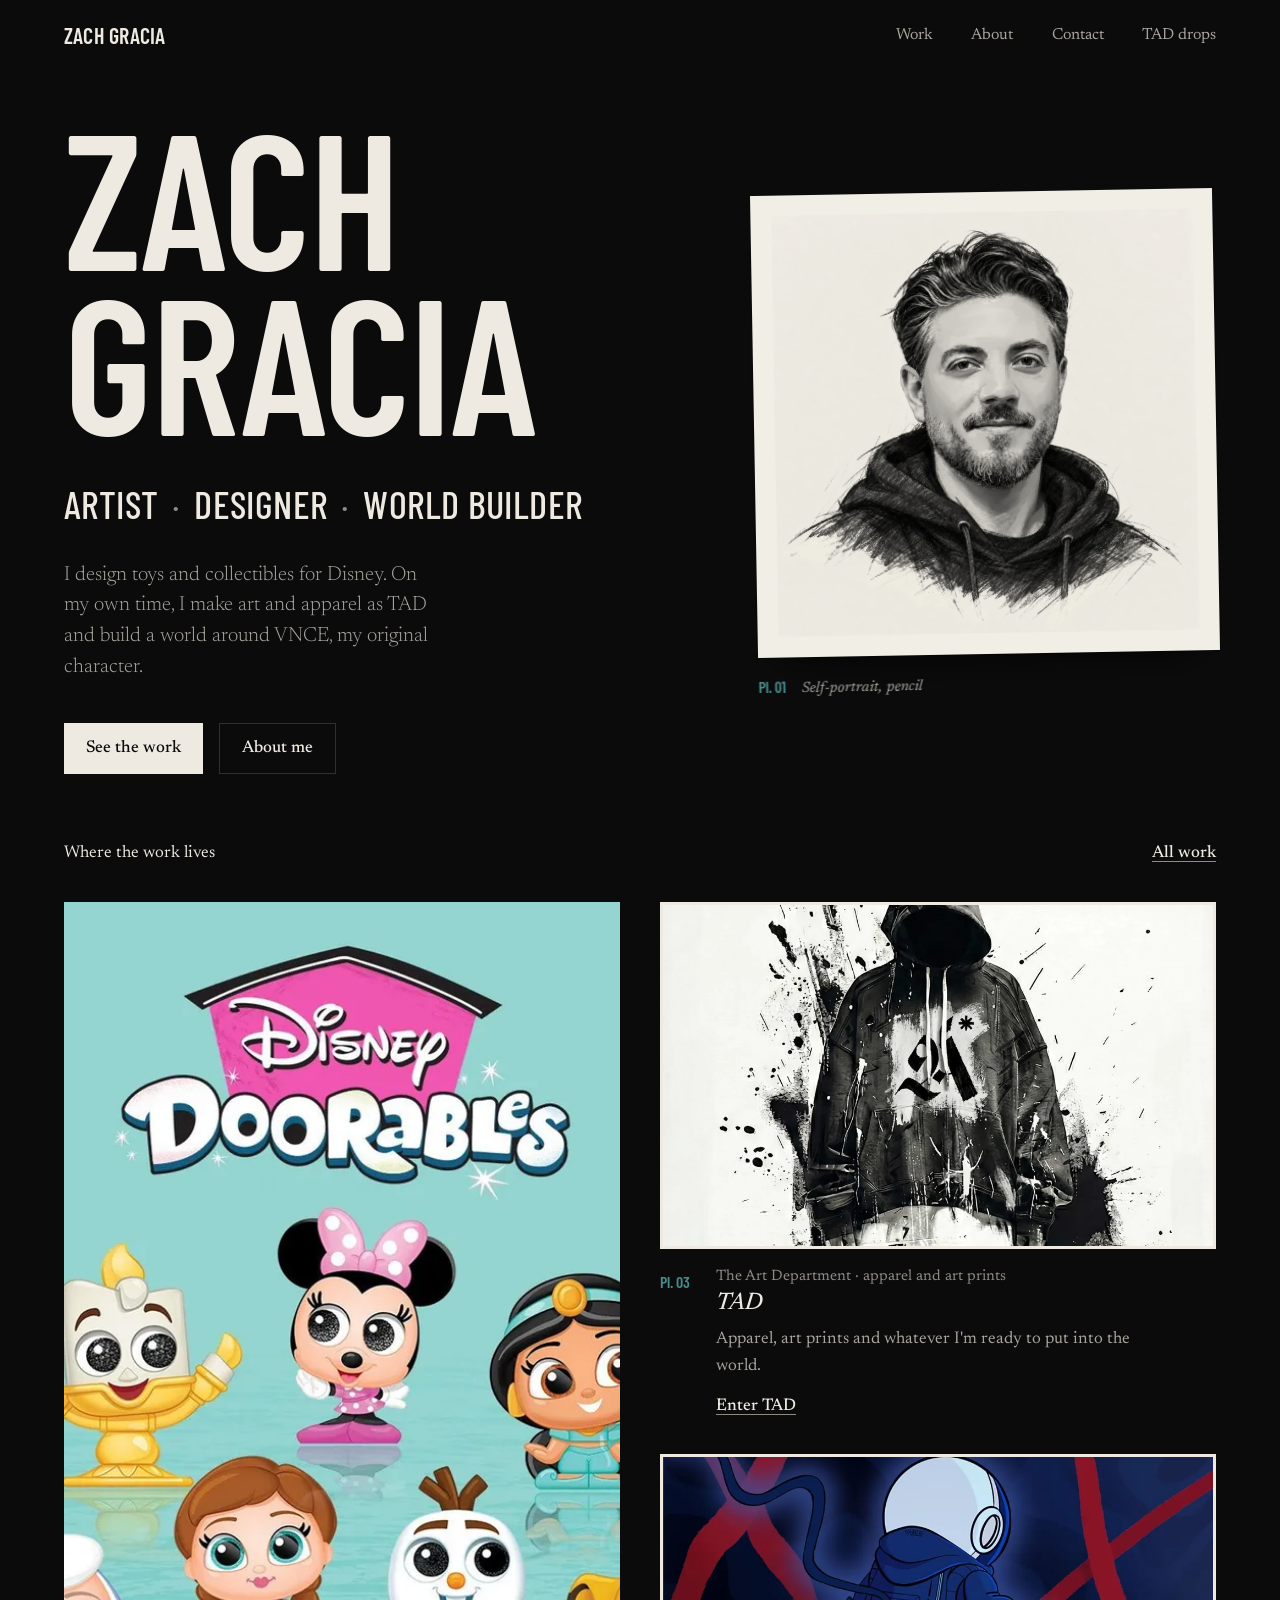
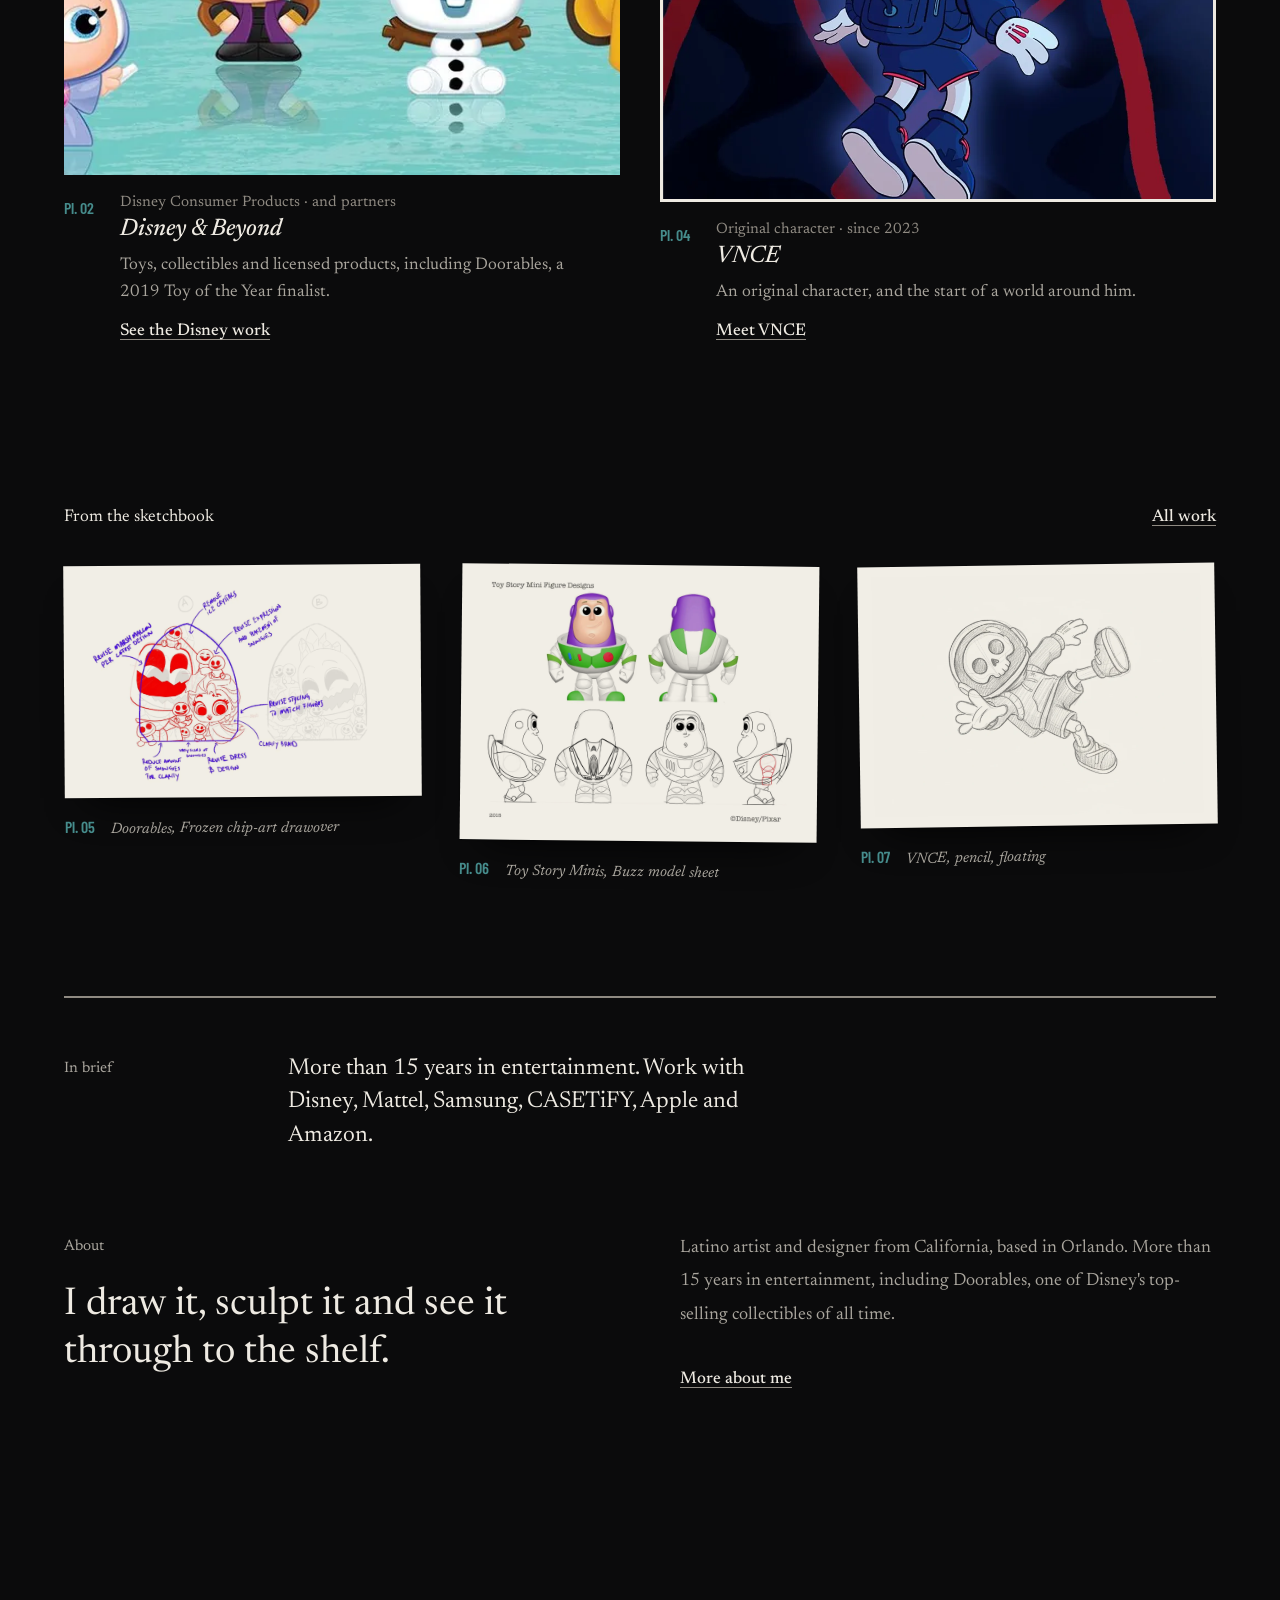
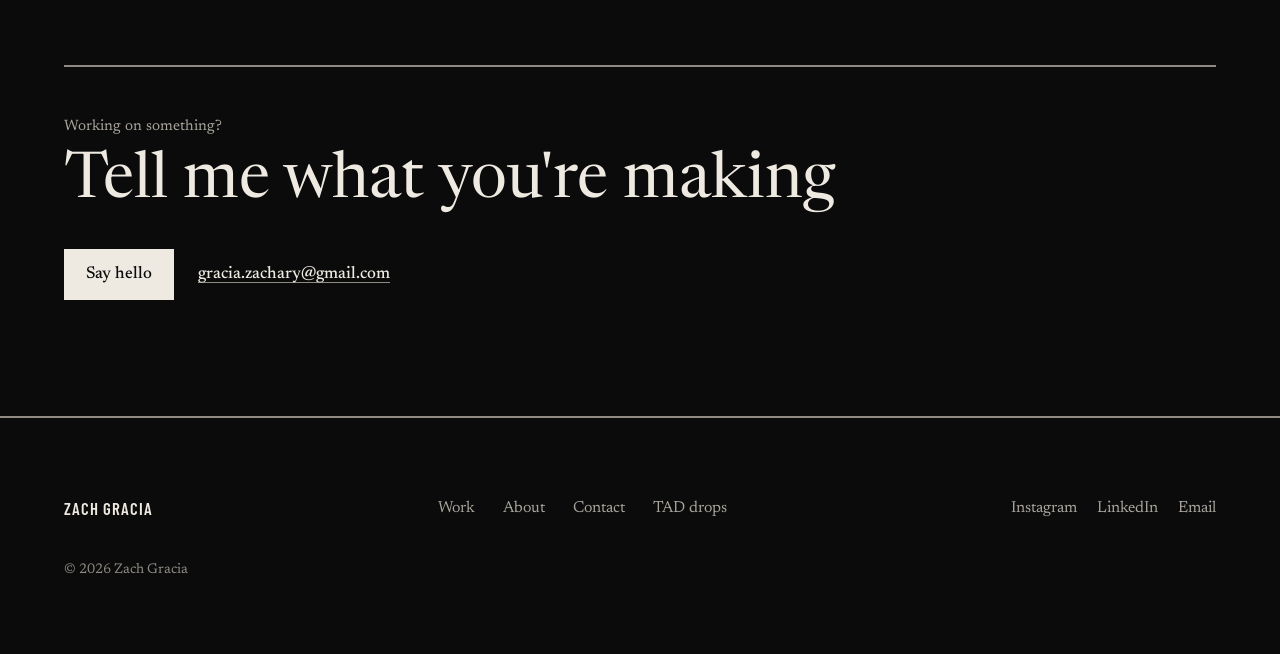
==== commit b09cecc4: "Preview: replace the $500 million claim with résumé-backed facts; drop award-winning - Home, About a" ====
--- a/index.html
+++ b/index.html
@@ -172,7 +172,7 @@
       </div>
       <div>
         <p class="about-teaser-body">
-          Latino artist and designer from California, based in Orlando. More than 15 years in entertainment, and products that have sold over $500 million worldwide.
+          Latino artist and designer from California, based in Orlando. More than 15 years in entertainment, including Doorables, one of Disney's top-selling collectibles of all time.
         </p>
         <a href="about.html" class="btn-ghost">More about me</a>
       </div>
